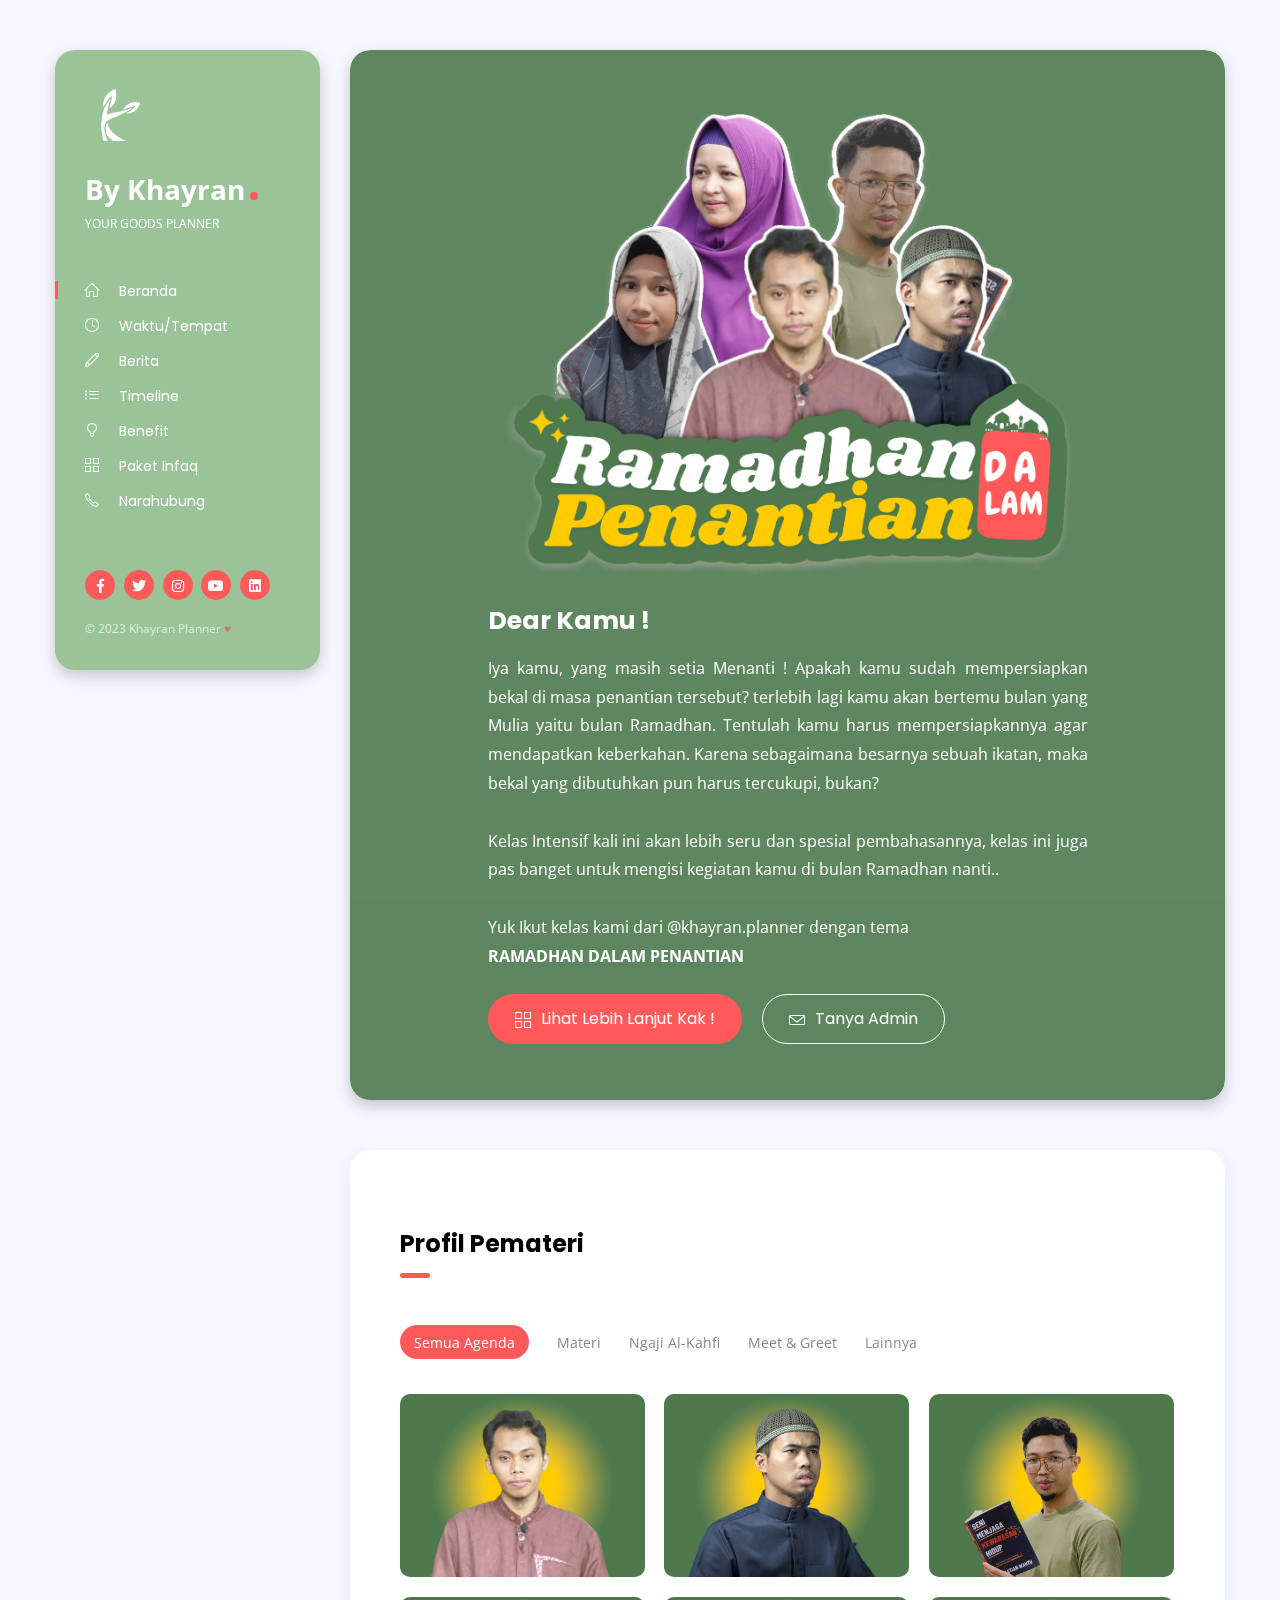
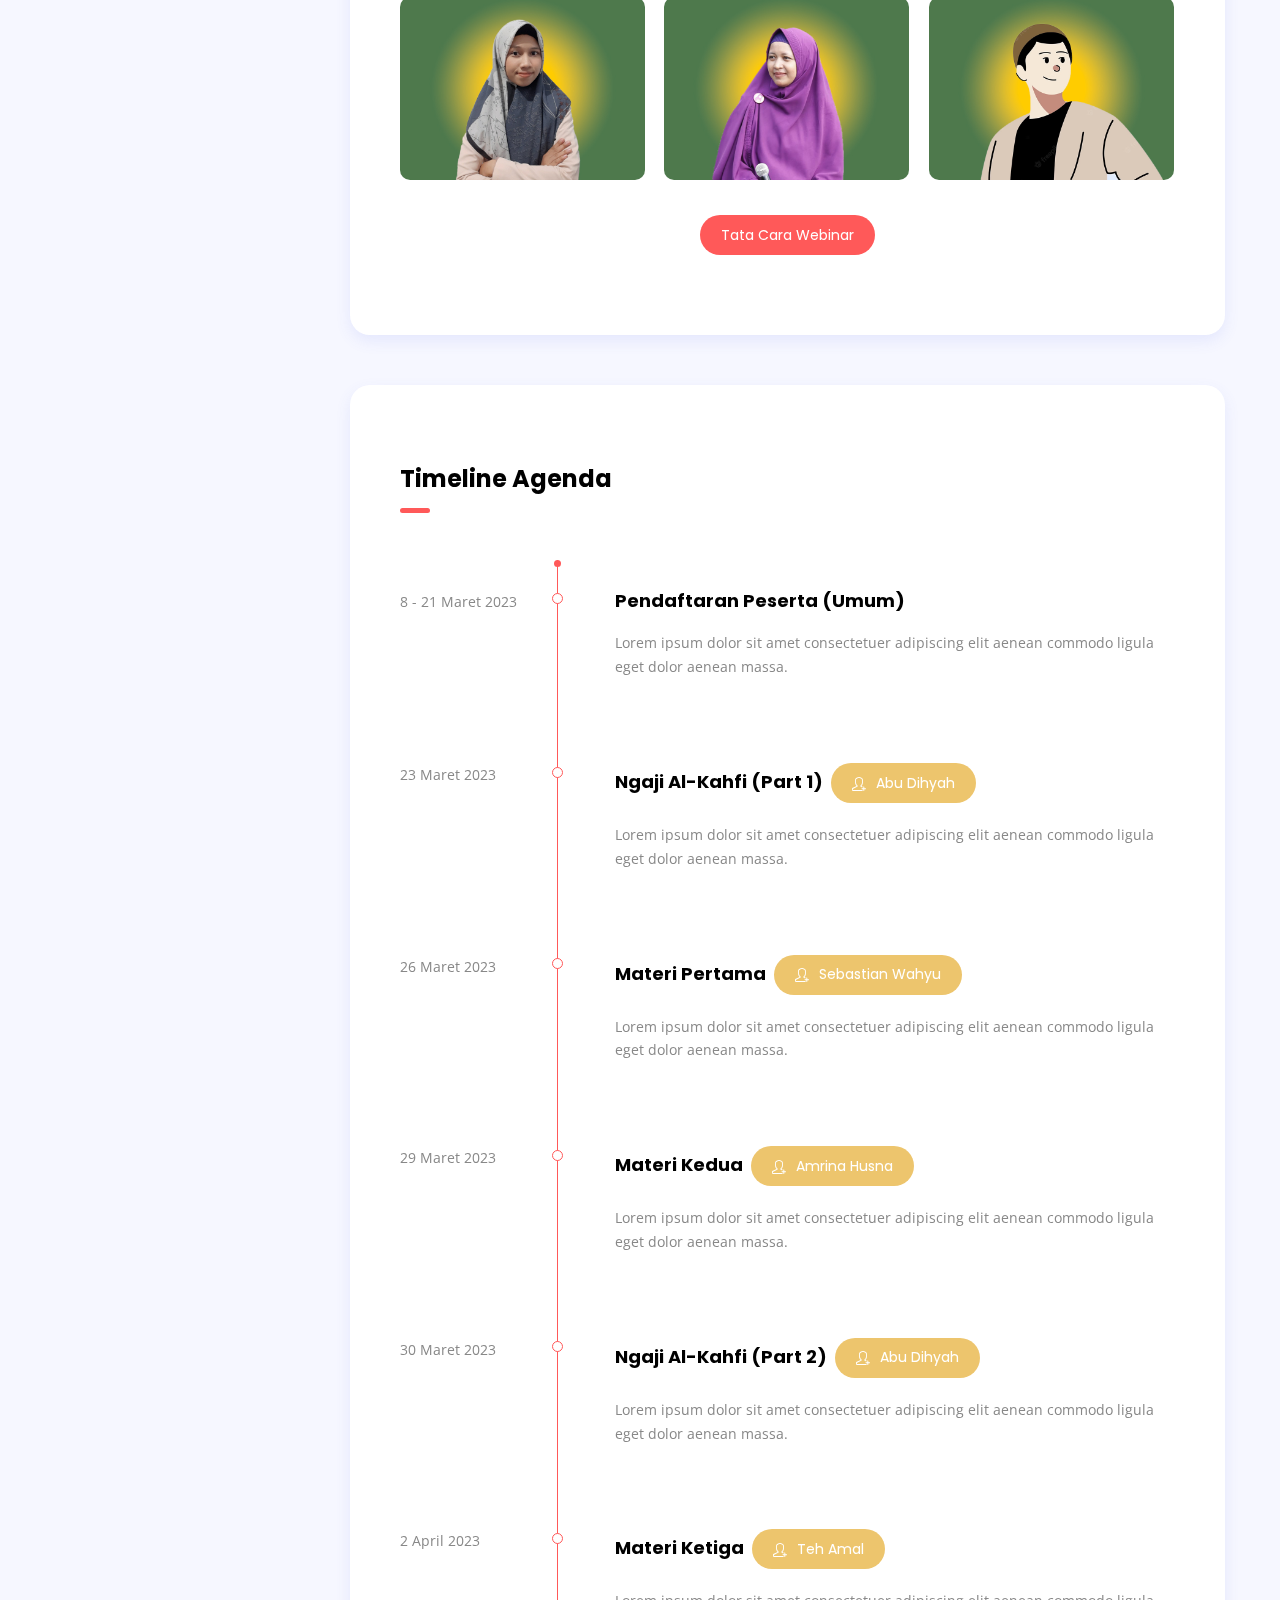
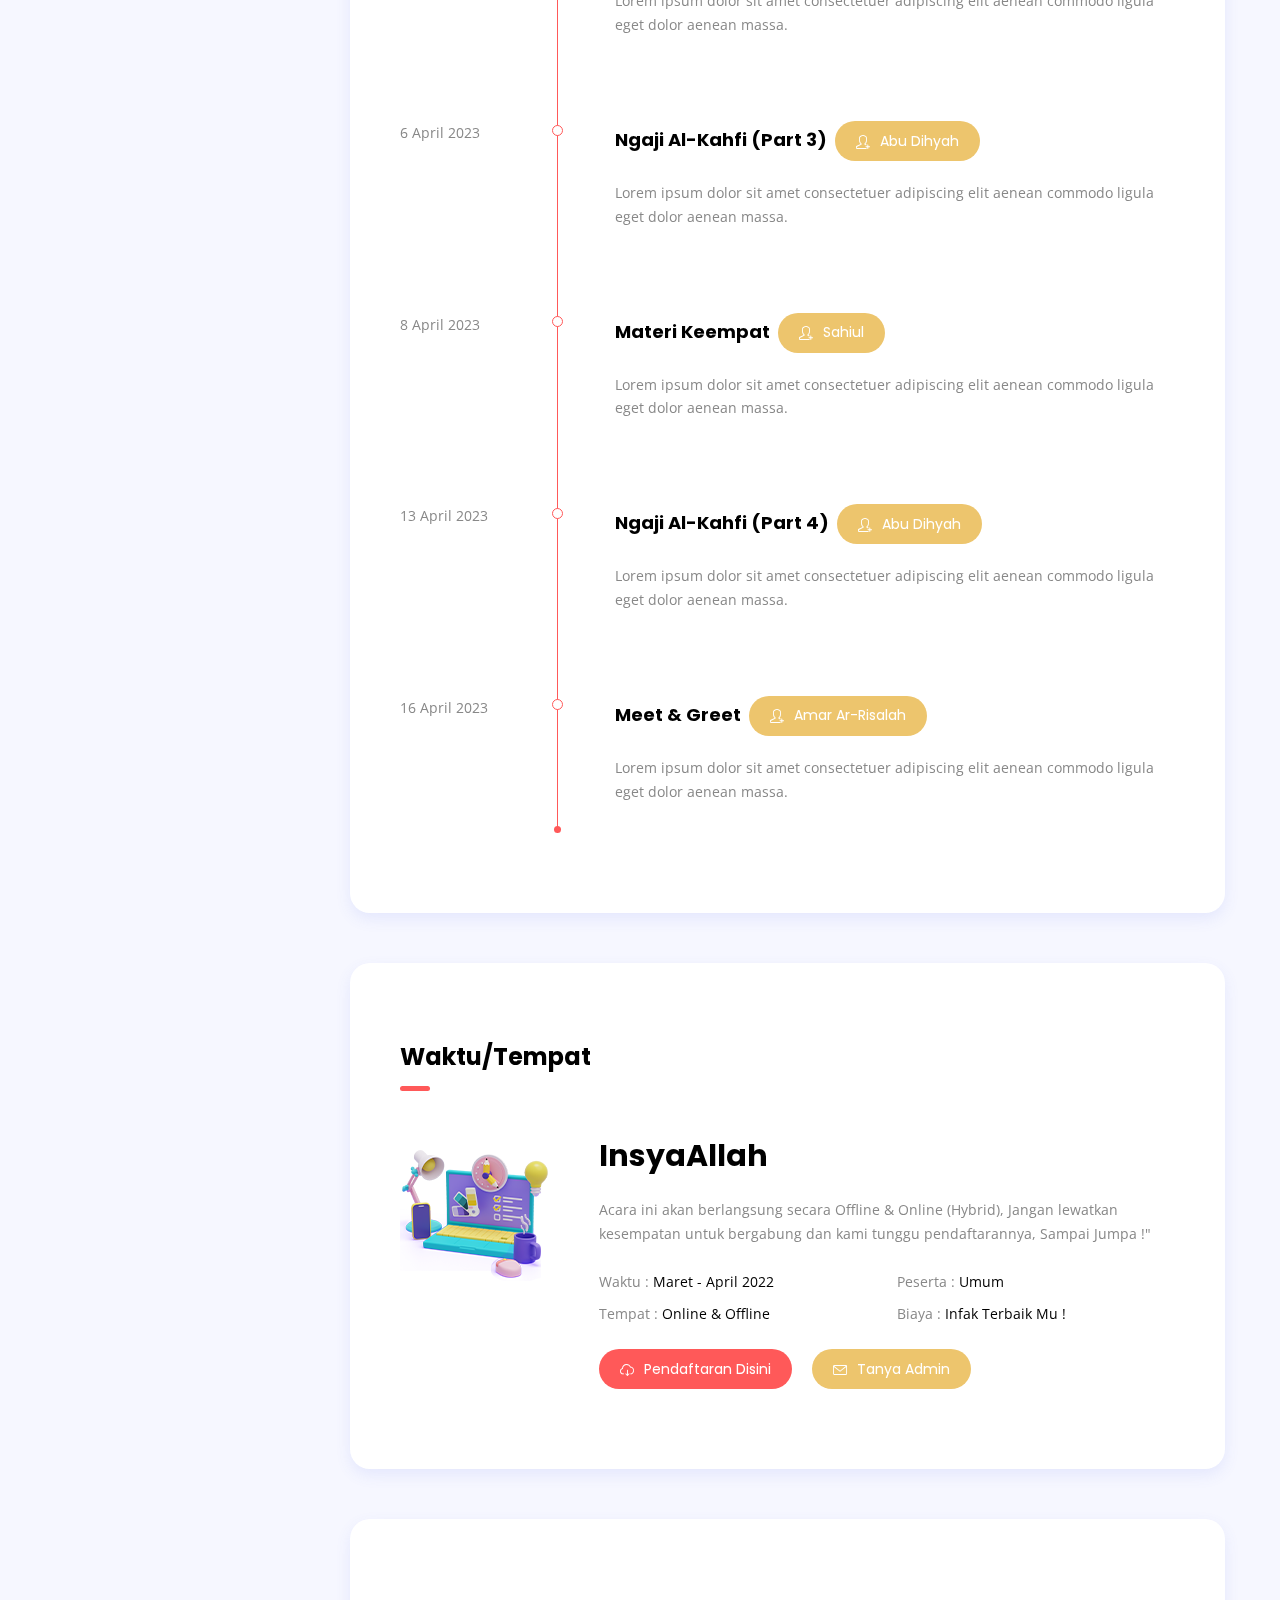
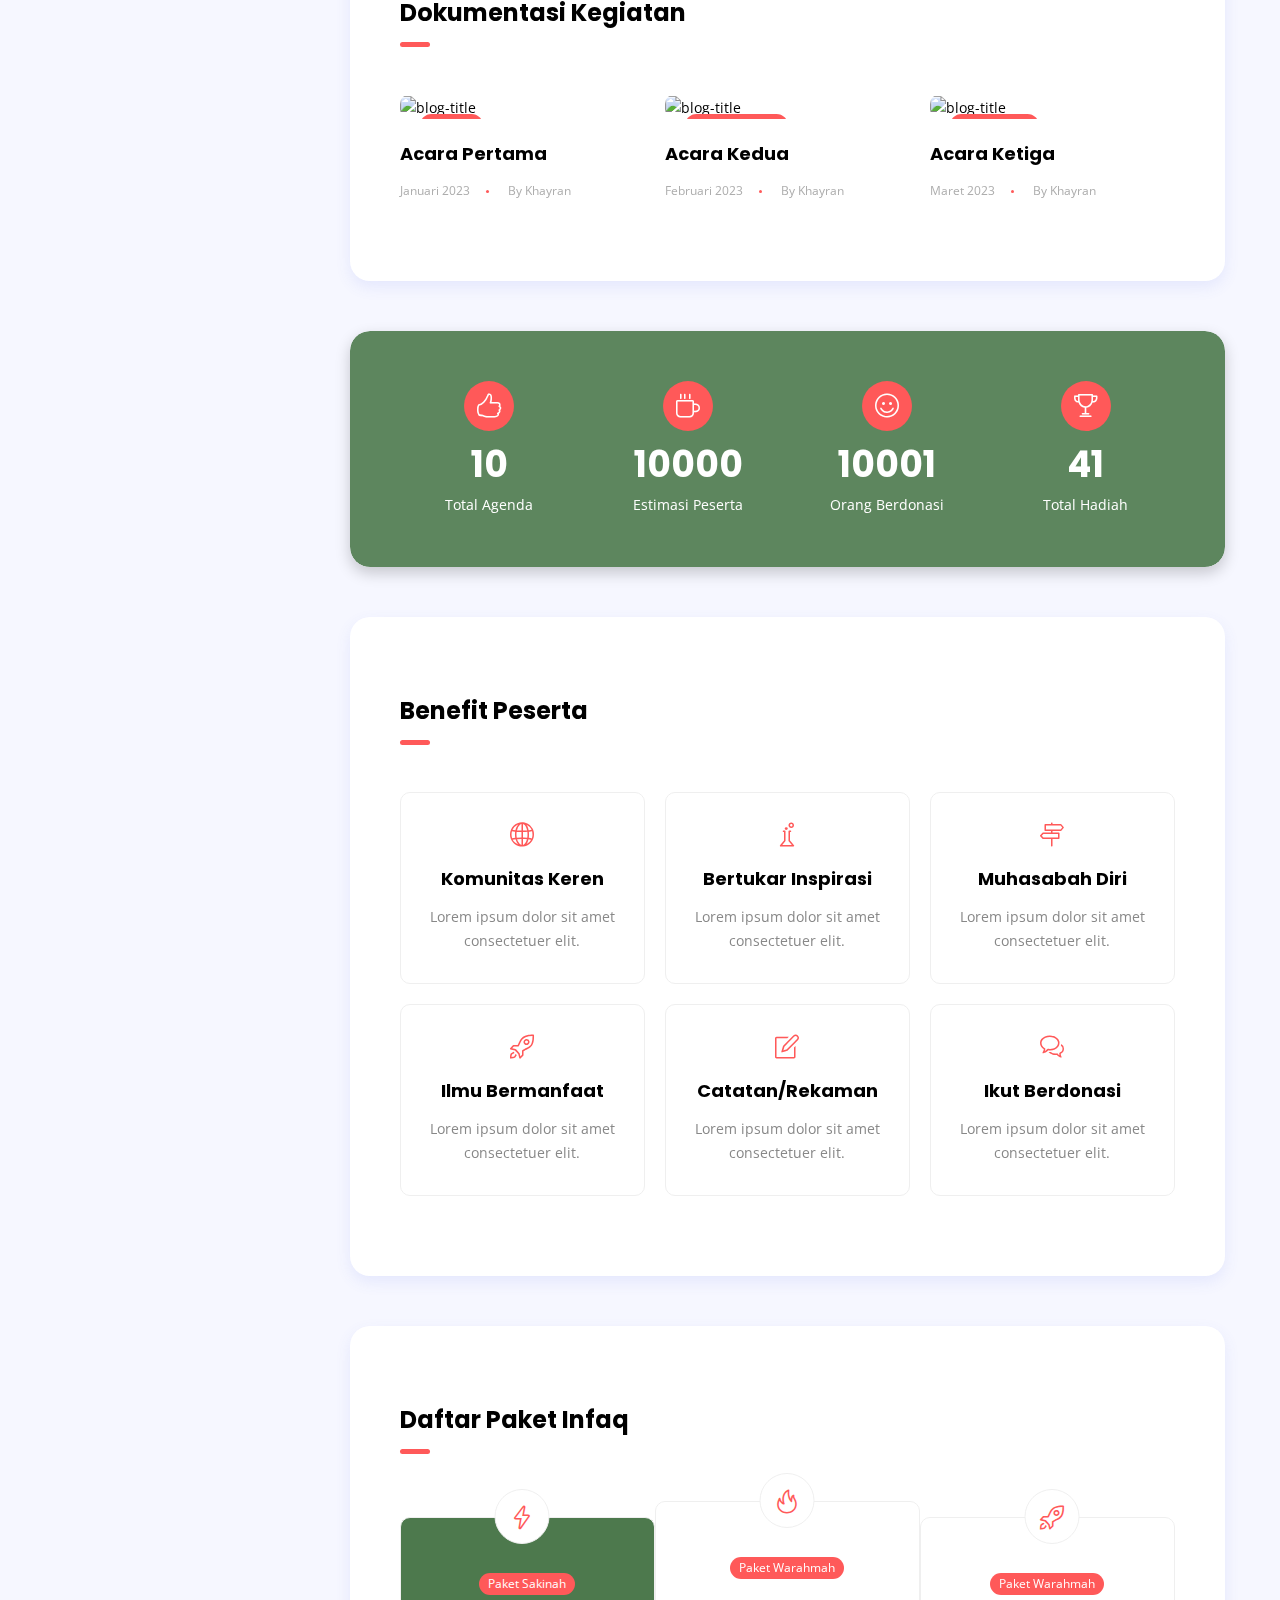
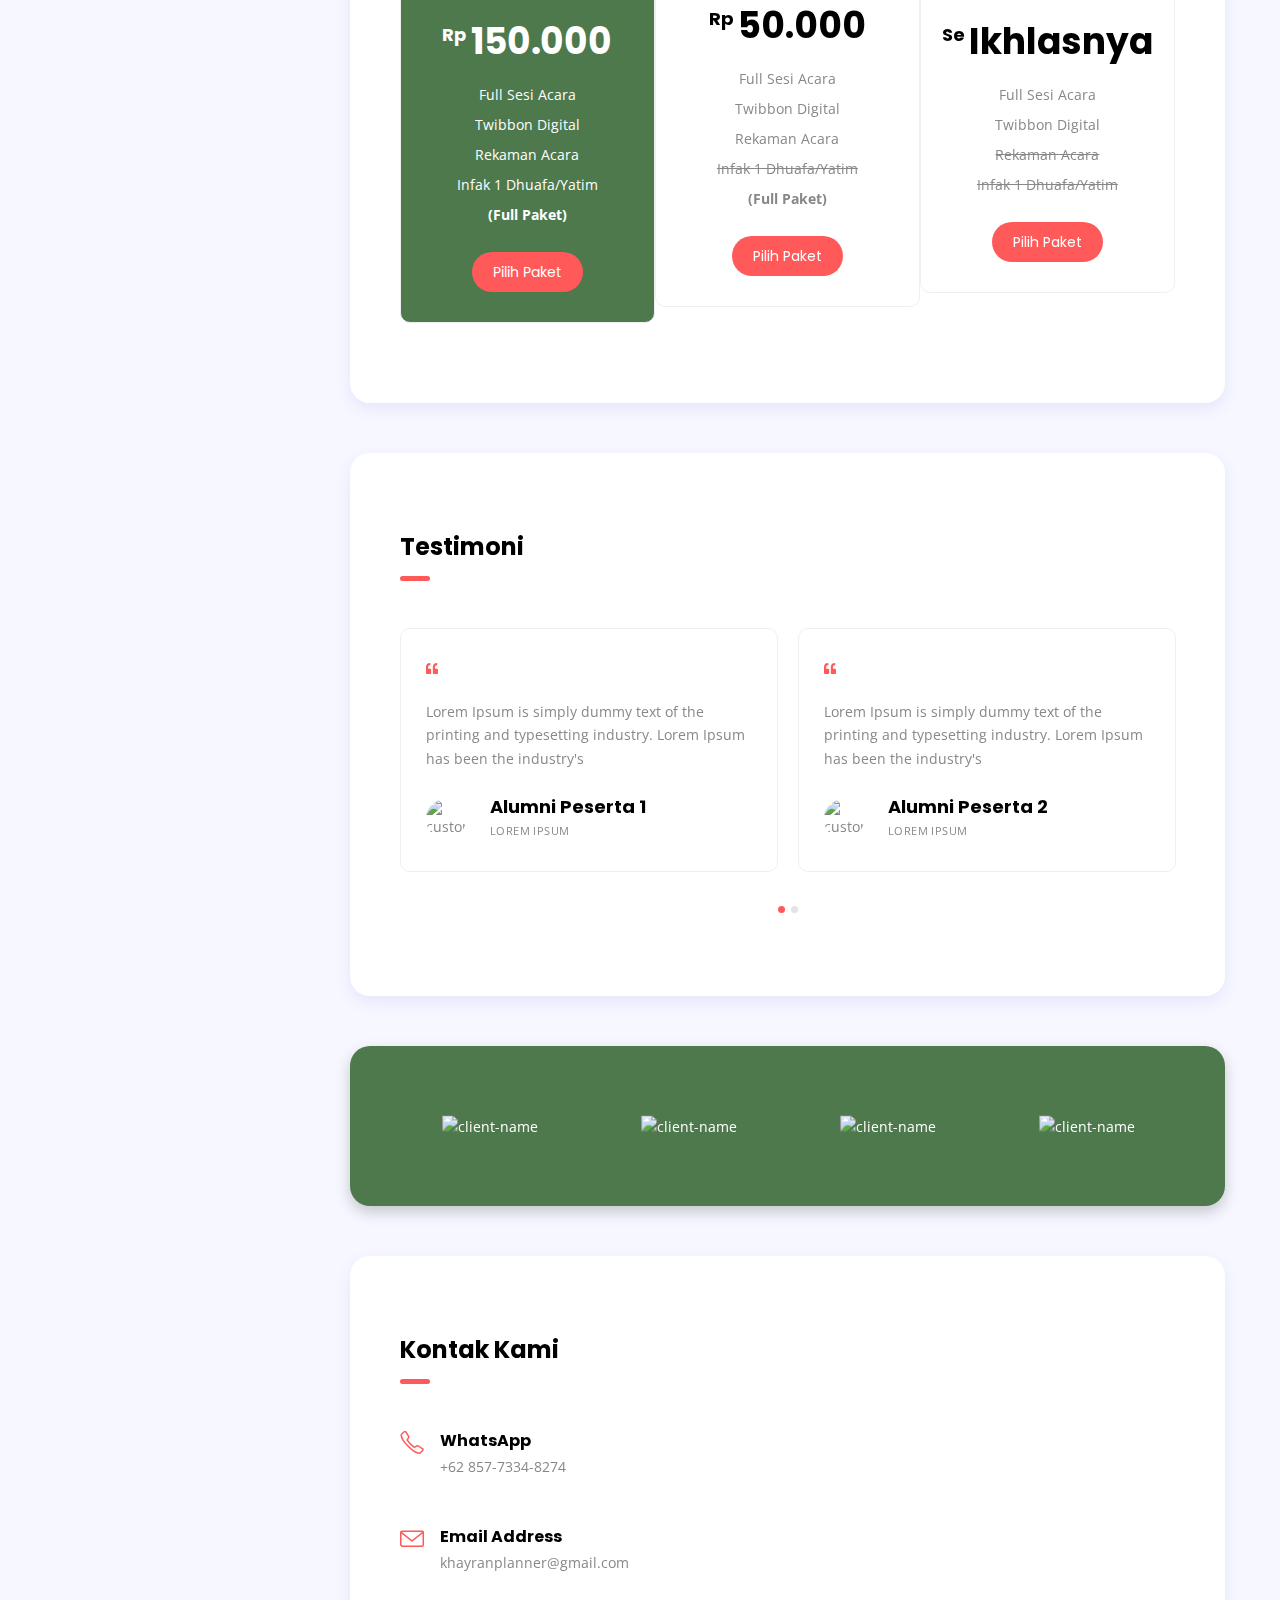
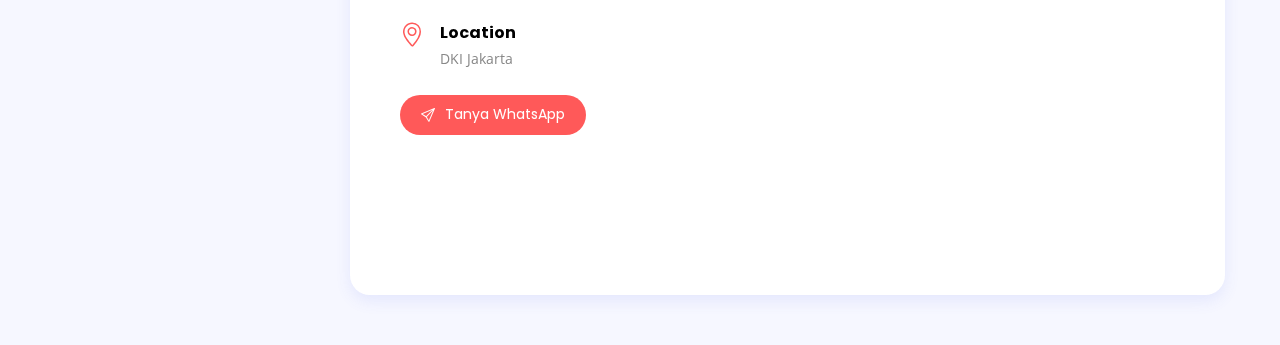
==== index.html @ c542fd7f "update price" ====
<!DOCTYPE html>
<html lang="en-US">
<head>
	<meta http-equiv="Content-Type" content="text/html; charset=UTF-8">
	<title>Ramadhan Dalam Penantian by Khayran</title>
	<meta name="description" content="Website - Ramadhan Dalam Penantian by Khayran">
	<meta name="viewport" content="width=device-width, initial-scale=1, maximum-scale=1">
	<link rel="shortcut icon" type="image/x-icon" href="images/iconkhayran.png">

	<!-- STYLESHEETS -->
	<link rel="stylesheet" href="css/bootstrap.min.css" type="text/css" media="all">
	<link rel="stylesheet" href="css/all.min.css" type="text/css" media="all">
	<link rel="stylesheet" href="css/simple-line-icons.css" type="text/css" media="all">
	<link rel="stylesheet" href="css/slick.css" type="text/css" media="all">
	<link rel="stylesheet" href="css/simplebar.css" type="text/css" media="all">
	<link rel="stylesheet" href="css/jquery.mCustomScrollbar.min.css" type="text/css" media="all">
	<link rel="stylesheet" href="css/style.css" type="text/css" media="all">

	<!--[if lt IE 9]>
      <script src="https://oss.maxcdn.com/html5shiv/3.7.2/html5shiv.min.js"></script>
      <script src="https://oss.maxcdn.com/respond/1.4.2/respond.min.js"></script>
    <![endif]-->

</head>

<body>

<!-- preloader -->
<div id="preloader">
	<div class="outer">
		<div class="spinner">
			<div class="dot1"></div>
			<div class="dot2"></div>
		</div>
	</div>
</div>

<!-- site wrapper -->
<div class="site-wrapper">

	<!-- mobile header -->
	<div class="mobile-header py-2 px-3 mt-4">
		<button class="menu-icon mr-2">
			<span></span>
			<span></span>
			<span></span>
		</button>
	</div>

	<!-- header -->

	<header class="left float-left shadow-dark" id="header">
		<button type="button" class="close" aria-label="Close">
			<span aria-hidden="true">&times;</span>
		</button>
		<div class="header-inner d-flex align-items-start flex-column">
			<a href="index.html"><img src="images/logokhayran.png" alt="Khayran Planner" /></a>
			<a href="index.html" class="site-title dot mt-3">By Khayran</a>
			<span class="site-slogan">Your Goods Planner</span>
			
			<!-- navigation menu -->
			<nav>
				<ul class="vertical-menu scrollspy">
					<li><a href="#home" class="active"><i class="icon-home"></i>Beranda</a></li>
					<li><a href="#about"><i class="icon-clock"></i>Waktu/Tempat</a></li>
					<li><a href="#blog"><i class="icon-pencil"></i>Berita</a></li>
					<li><a href="#resume"><i class="icon-list"></i>Timeline</a></li>
					<li><a href="#services"><i class="icon-bulb"></i>Benefit</a></li>
					<li><a href="#works"><i class="icon-grid"></i>Paket Infaq</a></li>	
					<li><a href="#contact"><i class="icon-phone"></i>Narahubung</a></li>
				</ul>
			</nav>
			
			<!-- footer -->
			<div class="footer mt-auto">

				<!-- social icons -->
				<ul class="social-icons list-inline">
					<li class="list-inline-item"><a href="#"><i class="fab fa-facebook-f"></i></a></li>
					<li class="list-inline-item"><a href="#"><i class="fab fa-twitter"></i></a></li>
					<li class="list-inline-item"><a href="#"><i class="fab fa-instagram"></i></a></li>
					<li class="list-inline-item"><a href="#"><i class="fab fa-youtube"></i></a></li>
					<li class="list-inline-item"><a href="#"><i class="fab fa-linkedin"></i></a></li>
				</ul>

				<!-- copyright -->
				<span class="copyright">© 2023 Khayran Planner <span style="color: #e25555;">&#9829;</span></span>
			</div>
		</div>
	</header>

	<!-- main content area -->
	<main class="content float-right">

		<!-- section hero -->
		<section class="hero background parallax shadow-dark d-flex align-items-center" id="home" data-image-src="#">
			<div class="cta mx-auto mt-2">
				<a href="#"><img src="images/poster.png" alt="Khayran Planner" /></a>
				<br><br><h1 class="mt-0 mb-4">Dear Kamu !</h1>
				<p align="justify" class="mb-4">Iya kamu, yang masih setia Menanti ! Apakah kamu sudah mempersiapkan bekal di masa penantian tersebut? terlebih lagi kamu akan bertemu bulan yang Mulia yaitu bulan Ramadhan. Tentulah kamu harus mempersiapkannya agar mendapatkan keberkahan. Karena sebagaimana besarnya sebuah ikatan, maka bekal yang dibutuhkan pun harus tercukupi, bukan? <br><br>Kelas Intensif kali ini akan lebih seru dan spesial pembahasannya, kelas ini juga pas banget untuk mengisi kegiatan kamu di bulan Ramadhan nanti..<br><br>Yuk Ikut kelas kami dari @khayran.planner dengan tema<br><b>RAMADHAN DALAM PENANTIAN</b></p>
				<a href="pages/deskripsi.html" class="btn btn-default btn-lg mr-3"><i class="icon-grid"></i>Lihat Lebih Lanjut Kak !</a>
				<div class="spacer d-md-none d-lg-none d-sm-none" data-height="10"></div>
				<a href="#" class="btn btn-border-light btn-lg"><i class="icon-envelope"></i>Tanya Admin</a>
			</div>
			<div class="overlay"></div>
		</section>

		<!---------------------------- Section Works ---------------------------->
		<section id="resume" class="shadow-blue white-bg padding">
			<h3 class="section-title">Profil Pemateri</h3>
			<div class="spacer" data-height="47"></div>

			<!-- portfolio filter (desktop) -->
			<ul class="portfolio-filter list-inline">
				<li class="current list-inline-item" data-filter="*">Semua Agenda</li>
				<li class="list-inline-item" data-filter=".branding">Materi</li>
				<li class="list-inline-item" data-filter=".creative">Ngaji Al-Kahfi</li>
				<li class="list-inline-item" data-filter=".design">Meet & Greet</li>
				<li class="list-inline-item" data-filter=".video">Lainnya</li>
			</ul>

			<!-- portfolio filter (mobile) -->
			<div class="pf-filter-wrapper mb-4">
				<select class="portfolio-filter-mobile">
					<li class="current list-inline-item" data-filter="*">Semua Agenda</li>
					<li class="list-inline-item" data-filter=".branding">Materi</li>
					<li class="list-inline-item" data-filter=".creative">Ngaji Al-Kahfi</li>
					<li class="list-inline-item" data-filter=".design">Meet & Greet</li>
					<li class="list-inline-item" data-filter=".video">Lainnya</li>
				</select>
			</div>

			<!-- portolio wrapper -->
			<div class="row portfolio-wrapper">
				
				<!-- portfolio item -->
				<div class="col-md-4 col-sm-6 grid-item design video">
					<a href="pages/amar-risalah.html">
						<div class="portfolio-item">
							<div class="details">
								<h4 class="title">Amar Ar-Risalah</h4>
								<span class="term">Penulis, Influencer</span>
							</div>
							<span class="plus-icon">+</span>
							<div class="thumb">
								<img src="images/org1.jpg" alt="Portfolio-title" />
								<div class="mask"></div>
							</div>
						</div>
					</a>
				</div>

				<!-- portfolio item -->
				<div class="col-md-4 col-sm-6 grid-item creative">
					<a href="pages/abu-dihyah.html">
						<div class="portfolio-item">
							<div class="details">
								<h4 class="title">Abu Dihyah</h4>
								<span class="term">Qori Muda, Hafiz</span>
							</div>
							<span class="plus-icon">+</span>
							<div class="thumb">
								<img src="images/org2.jpg" alt="Portfolio-title" />
								<div class="mask"></div>
							</div>
						</div>
					</a>
				</div>

				<!-- portfolio item -->
				<div class="col-md-4 col-sm-6 grid-item branding">
					<a href="pages/sebastian-wahyu.html">
						<div class="portfolio-item">
							<div class="details">
								<h4 class="title">Sebastian Wahyu</h4>
								<span class="term">Penulis, Influencer</span>
							</div>
							<span class="plus-icon">+</span>
							<div class="thumb">
								<img src="images/org3.jpg" alt="Portfolio-title" />
								<div class="mask"></div>
							</div>
						</div>
					</a>
				</div>

				<!-- portfolio item -->
				<div class="col-md-4 col-sm-6 grid-item branding">
					<a href="pages/amrina-husna.html">
						<div class="portfolio-item">
							<div class="details">
								<h4 class="title">Amrina Husna</h4>
								<span class="term">Psikolog, Founder</span>
							</div>
							<span class="plus-icon">+</span>
							<div class="thumb">
								<img src="images/org4.jpg" alt="Portfolio-title" />
								<div class="mask"></div>
							</div>
						</div>
					</a>
				</div>

				<!-- portfolio item -->
				<div class="col-md-4 col-sm-6 grid-item branding">
					<a href="pages/teh-amal.html">
						<div class="portfolio-item">
							<div class="details">
								<h4 class="title">Teh Amal</h4>
								<span class="term">Penulis, Influencer</span>
							</div>
							<span class="plus-icon">+</span>
							<div class="thumb">
								<img src="images/org5.jpg" alt="Portfolio-title" />
								<div class="mask"></div>
							</div>
						</div>
					</a>
				</div>

				<!-- portfolio item -->
				<div class="col-md-4 col-sm-6 grid-item branding">
					<a href="pages/saihul.html">
						<div class="portfolio-item">
							<div class="details">
								<h4 class="title">Saihul</h4>
								<span class="term">Penulis, Influencer</span>
							</div>
							<span class="plus-icon">+</span>
							<div class="thumb">
								<img src="images/org6.jpg" alt="Portfolio-title" />
								<div class="mask"></div>
							</div>
						</div>
					</a>
				</div>

			</div>
			
			<!-- more button -->
			<div class="load-more text-center mt-4">
				<a href="javascript:" class="btn btn-default"><i class="fas fa-circle-notch"></i>Tata Cara Webinar</a>
				<!-- numbered pagination (hidden for infinite scroll) -->
				<ul class="portfolio-pagination list-inline d-none">
					<li class="list-inline-item">1</li>
					<li class="list-inline-item"><a href="works-2.html">2</a></li>
				</ul>
			</div>
		</section>

		

		<!---------------------------- Section Experiences ---------------------------->
		<section id="resume" class="shadow-blue white-bg padding">
			<h3 class="section-title">Timeline Agenda</h3>
			<div class="spacer" data-height="47"></div>

			<!-- timeline -->
			<div class="timeline">
				<div class="entry">
					<div class="title">
						<span>8 - 21 Maret 2023</span>
					</div>
					<div class="body">
						<h4 class="mt-0">Pendaftaran Peserta (Umum)</h4>
						<p>Lorem ipsum dolor sit amet consectetuer adipiscing elit aenean commodo ligula eget dolor aenean massa.</p>
					</div>
				</div>

				<div class="entry">
					<div class="title">
						<span>23 Maret 2023</span>
					</div>
					<div class="body">
						<h4 class="mt-0">Ngaji Al-Kahfi (Part 1)&nbsp;&nbsp;<a href="pages/abu-dihyah.html" class="btn btn-alt mt-2 mt-md-0 mt-xs-2"><i class="icon-user-follow"></i>Abu Dihyah</a></h4>
						<p>Lorem ipsum dolor sit amet consectetuer adipiscing elit aenean commodo ligula eget dolor aenean massa.</p>
					</div>
				</div>

				<div class="entry">
					<div class="title">
						<span>26 Maret 2023</span>
					</div>
					<div class="body">
						<h4 class="mt-0">Materi Pertama&nbsp;&nbsp;<a href="pages/sebastian-wahyu.html" class="btn btn-alt mt-2 mt-md-0 mt-xs-2"><i class="icon-user-follow"></i>Sebastian Wahyu</a></h4>
						<p>Lorem ipsum dolor sit amet consectetuer adipiscing elit aenean commodo ligula eget dolor aenean massa.</p>
					</div>
				</div>

				<div class="entry">
					<div class="title">
						<span>29 Maret 2023</span>
					</div>
					<div class="body">
						<h4 class="mt-0">Materi Kedua&nbsp;&nbsp;<a href="pages/amrina-husna.html" class="btn btn-alt mt-2 mt-md-0 mt-xs-2"><i class="icon-user-follow"></i>Amrina Husna</a></h4>
						<p>Lorem ipsum dolor sit amet consectetuer adipiscing elit aenean commodo ligula eget dolor aenean massa.</p>
					</div>
				</div>

				<div class="entry">
					<div class="title">
						<span>30 Maret 2023</span>
					</div>
					<div class="body">
						<h4 class="mt-0">Ngaji Al-Kahfi (Part 2)&nbsp;&nbsp;<a href="pages/abu-dihyah.html" class="btn btn-alt mt-2 mt-md-0 mt-xs-2"><i class="icon-user-follow"></i>Abu Dihyah</a></h4>
						<p>Lorem ipsum dolor sit amet consectetuer adipiscing elit aenean commodo ligula eget dolor aenean massa.</p>
					</div>
				</div>

				<div class="entry">
					<div class="title">
						<span>2 April 2023</span>
					</div>
					<div class="body">
						<h4 class="mt-0">Materi Ketiga&nbsp;&nbsp;<a href="pages/teh-amal.html" class="btn btn-alt mt-2 mt-md-0 mt-xs-2"><i class="icon-user-follow"></i>Teh Amal</a></h4>
						<p>Lorem ipsum dolor sit amet consectetuer adipiscing elit aenean commodo ligula eget dolor aenean massa.</p>
					</div>
				</div>

				<div class="entry">
					<div class="title">
						<span>6 April 2023</span>
					</div>
					<div class="body">
						<h4 class="mt-0">Ngaji Al-Kahfi (Part 3)&nbsp;&nbsp;<a href="pages/abu-dihyah.html" class="btn btn-alt mt-2 mt-md-0 mt-xs-2"><i class="icon-user-follow"></i>Abu Dihyah</a></h4>
						<p>Lorem ipsum dolor sit amet consectetuer adipiscing elit aenean commodo ligula eget dolor aenean massa.</p>
					</div>
				</div>

				<div class="entry">
					<div class="title">
						<span>8 April 2023</span>
					</div>
					<div class="body">
						<h4 class="mt-0">Materi Keempat&nbsp;&nbsp;<a href="pages/saihul.html" class="btn btn-alt mt-2 mt-md-0 mt-xs-2"><i class="icon-user-follow"></i>Sahiul</a></h4>
						<p>Lorem ipsum dolor sit amet consectetuer adipiscing elit aenean commodo ligula eget dolor aenean massa.</p>
					</div>
				</div>

				<div class="entry">
					<div class="title">
						<span>13 April 2023</span>
					</div>
					<div class="body">
						<h4 class="mt-0">Ngaji Al-Kahfi (Part 4)&nbsp;&nbsp;<a href="pages/abu-dihyah.html" class="btn btn-alt mt-2 mt-md-0 mt-xs-2"><i class="icon-user-follow"></i>Abu Dihyah</a></h4>
						<p>Lorem ipsum dolor sit amet consectetuer adipiscing elit aenean commodo ligula eget dolor aenean massa.</p>
					</div>
				</div>

				<div class="entry">
					<div class="title">
						<span>16 April 2023</span>
					</div>
					<div class="body">
						<h4 class="mt-0">Meet & Greet&nbsp;&nbsp;<a href="pages/amar-risalah.html" class="btn btn-alt mt-2 mt-md-0 mt-xs-2"><i class="icon-user-follow"></i>Amar Ar-Risalah</a></h4>
						<p>Lorem ipsum dolor sit amet consectetuer adipiscing elit aenean commodo ligula eget dolor aenean massa.</p>
					</div>
				</div>

				<span class="timeline-line"></span>
			</div>
		</section>

		<!---------------------------- Section About ---------------------------->
		<section id="about" class="shadow-blue white-bg padding">
			<h3 class="section-title">Waktu/Tempat</h3>
			<div class="spacer" data-height="47"></div>

			<div class="row">
				<div class="col-md-3">
					<img src="images/vector1.png" alt="about" />
				</div>
				<div class="col-md-9">
					<h2 class="mt-4 mt-md-0 mb-4">InsyaAllah</h2>
					<p class="mb-0">Acara ini akan berlangsung secara Offline & Online (Hybrid), Jangan lewatkan kesempatan untuk bergabung dan kami tunggu pendaftarannya, Sampai Jumpa !"</p>
					<div class="row my-4">
						<div class="col-md-6">
							<p class="mb-2">Waktu : <span class="text-dark">Maret - April 2022</span></p>
							<p class="mb-0">Tempat : <span class="text-dark">Online & Offline</span></p>
						</div>
						<div class="col-md-6 mt-2 mt-md-0 mt-sm-2">
							<p class="mb-2">Peserta : <span class="text-dark">Umum</span></p>
							<p class="mb-0">Biaya : <span class="text-dark">Infak Terbaik Mu !</span></p>
						</div>
					</div>
					<a href="#works" class="btn btn-default mr-3"><i class="icon-cloud-download"></i>Pendaftaran Disini</a>
					<a href="#" class="btn btn-alt mt-2 mt-md-0 mt-xs-2"><i class="icon-envelope"></i>Tanya Admin</a>
				</div>
			</div>
		</section>

		<!---------------------------- Section Blog ---------------------------->
		<section id="blog" class="shadow-blue white-bg padding">
			<h3 class="section-title">Dokumentasi Kegiatan</h3>
			<div class="spacer" data-height="47"></div>

			<div class="row">
				
				<div class="col-md-4">
					<!-- blog item -->
					<div class="blog-item">
						<div class="thumb">
							<a href="#">
								<span class="category">Webinar</span>
							</a>
							<a href="#">
								<img src="https://via.placeholder.com/800x600" alt="blog-title" />
							</a>
						</div>
						<h4 class="mt-4 mb-0"><a href="#">Acara Pertama</a></h4>
						<ul class="list-inline meta mb-0 mt-3">
							<li class="list-inline-item">Januari 2023</li>
							<li class="list-inline-item">By Khayran</li>
						</ul>
					</div>
				</div>

				<div class="col-md-4">
					<!-- blog item -->
					<div class="blog-item">
						<div class="thumb">
							<a href="#">
								<span class="category">Seminar Offline</span>
							</a>
							<a href="#">
								<img src="https://via.placeholder.com/800x600" alt="blog-title" />
							</a>
						</div>
						<h4 class="mt-4 mb-0"><a href="#">Acara Kedua</a></h4>
						<ul class="list-inline meta mb-0 mt-3">
							<li class="list-inline-item">Februari 2023</li>
							<li class="list-inline-item">By Khayran</li>
						</ul>
					</div>
				</div>

				<div class="col-md-4">
					<!-- blog item -->
					<div class="blog-item">
						<div class="thumb">
							<a href="#">
								<span class="category">Ngaji Bareng</span>
							</a>
							<a href="#">
								<img src="https://via.placeholder.com/800x600" alt="blog-title" />
							</a>
						</div>
						<h4 class="mt-4 mb-0"><a href="#">Acara Ketiga</a></h4>
						<ul class="list-inline meta mb-0 mt-3">
							<li class="list-inline-item">Maret 2023</li>
							<li class="list-inline-item">By Khayran</li>
						</ul>
					</div>
				</div>
				
			</div>
		</section>

		

		<!-- section facts -->
		<section id="facts" class="shadow-dark color-white background parallax padding-50" data-image-src="images/background-1.jpg">

			<div class="row relative z-1">
				<div class="col-md-3 col-sm-6">
					<!-- fact item -->
					<div class="fact-item text-center">
						<i class="icon-like icon-circle"></i>
						<h2 class="count">10</h2>
						<span>Total Agenda</span>
					</div>
				</div>
				<div class="col-md-3 col-sm-6">
					<!-- fact item -->
					<div class="fact-item text-center">
						<i class="icon-cup icon-circle"></i>
						<h2 class="count">10000</h2>
						<span>Estimasi Peserta</span>
					</div>
				</div>
				<div class="col-md-3 col-sm-6">
					<!-- fact item -->
					<div class="fact-item text-center">
						<i class="icon-emotsmile icon-circle"></i>
						<h2 class="count">10001</h2>
						<span>Orang Berdonasi</span>
					</div>
				</div>
				<div class="col-md-3 col-sm-6">
					<!-- fact item -->
					<div class="fact-item text-center">
						<i class="icon-trophy icon-circle"></i>
						<h2 class="count">41</h2>
						<span>Total Hadiah</span>
					</div>
				</div>
			</div>
			
			<div class="overlay"></div>
		</section>

		<!-- section services -->
		<section id="services" class="shadow-blue white-bg padding">
			<h3 class="section-title">Benefit Peserta</h3>
			<div class="spacer" data-height="47"></div>

			<div class="row">

				<div class="col-md-4 col-sm-6">
					<!-- service item -->
					<div class="service-item text-center">
						<i class="icon-globe icon-simple"></i>
						<h4 class="my-3">Komunitas Keren</h4>
						<p class="mb-0">Lorem ipsum dolor sit amet consectetuer elit.</p>
					</div>
					<div class="spacer" data-height="20"></div>
				</div>

				<div class="col-md-4 col-sm-6">
					<!-- service item -->
					<div class="service-item text-center">
						<i class="icon-chemistry icon-simple"></i>
						<h4 class="my-3">Bertukar Inspirasi</h4>
						<p class="mb-0">Lorem ipsum dolor sit amet consectetuer elit.</p>
					</div>
					<div class="spacer" data-height="20"></div>
				</div>

				<div class="col-md-4 col-sm-6">
					<!-- service item -->
					<div class="service-item text-center">
						<i class="icon-directions icon-simple"></i>
						<h4 class="my-3">Muhasabah Diri</h4>
						<p class="mb-0">Lorem ipsum dolor sit amet consectetuer elit.</p>
					</div>
					<div class="spacer" data-height="20"></div>
				</div>

				<div class="col-md-4 col-sm-6">
					<!-- service item -->
					<div class="service-item text-center">
						<i class="icon-rocket icon-simple"></i>
						<h4 class="my-3">Ilmu Bermanfaat</h4>
						<p class="mb-0">Lorem ipsum dolor sit amet consectetuer elit.</p>
					</div>
					<div class="spacer d-md-none d-lg-none" data-height="20"></div>
				</div>

				<div class="col-md-4 col-sm-6">
					<!-- service item -->
					<div class="service-item text-center">
						<i class="icon-note icon-simple"></i>
						<h4 class="my-3">Catatan/Rekaman</h4>
						<p class="mb-0">Lorem ipsum dolor sit amet consectetuer elit.</p>
					</div>
					<div class="spacer d-md-none d-lg-none" data-height="20"></div>
				</div>

				<div class="col-md-4 col-sm-6">
					<!-- service item -->
					<div class="service-item text-center">
						<i class="icon-bubbles icon-simple"></i>
						<h4 class="my-3">Ikut Berdonasi</h4>
						<p class="mb-0">Lorem ipsum dolor sit amet consectetuer elit.</p>
					</div>
				</div>

			</div>
		</section>

		<!-- section pricing table -->
		<section id="works" class="shadow-blue white-bg padding">
			<h3 class="section-title">Daftar Paket Infaq</h3>
			<div class="spacer" data-height="47"></div>

			<div class="row">
				
				<div class="col-md-4 pr-md-0 mt-3">
					<!-- price item -->
					<div class="price-item text-center recommended">
						<i class="price-icon icon-energy"></i>
						<span class="plan">Paket Sakinah</span>
						<h3 class="price"><em>Rp</em>150.000</h3>
						<div class="price-content">
							<ul>
								<li>Full Sesi Acara</li>
								<li>Twibbon Digital</li>
								<li>Rekaman Acara</li>
								<li>Infak 1 Dhuafa/Yatim</li>
								<li><b>(Full Paket)</b></li>
							</ul>
						</div>
						<a href="pages/form1.html" class="btn btn-default">Pilih Paket</a>
					</div>
				</div>

				<div class="col-md-4 px-md-0 my-5 my-md-0">
					<!-- price item -->
					<div class="price-item text-center">
						<i class="price-icon icon-fire"></i>
						<span class="plan">Paket Warahmah</span>
						<h3 class="price"><em>Rp</em>50.000</h3>
						<div class="price-content">
							<ul>
								<li>Full Sesi Acara</li>
								<li>Twibbon Digital</li>
								<li>Rekaman Acara</li>
								<li><s>Infak 1 Dhuafa/Yatim</s></li>
								<li><b>(Full Paket)</b></li>
							</ul>
						</div>
						<a href="pages/form2.html" class="btn btn-default">Pilih Paket</a>
					</div>
				</div>

				<div class="col-md-4 pl-md-0 mt-0 mt-md-3">
					<!-- price item -->
					<div class="price-item text-center">
						<i class="price-icon icon-rocket"></i>
						<span class="plan">Paket Warahmah</span>
						<h3 class="price"><em>Se</em>Ikhlasnya</h3>
						<div class="price-content">
							<ul>
								<li>Full Sesi Acara</li>
								<li>Twibbon Digital</li>
								<li><s>Rekaman Acara</s></li>
								<li><s>Infak 1 Dhuafa/Yatim</s></li>
							</ul>
						</div>
						<a href="pages/form3.html" class="btn btn-default">Pilih Paket</a>
					</div>
				</div>

			</div>
		</section>

		

		<!-- section testimonials -->
		<section id="testimonials" class="shadow-blue white-bg padding">
			<h3 class="section-title">Testimoni</h3>
			<div class="spacer" data-height="47"></div>

			<div class="row testimonials-wrapper">
				
				<div class="col-md-6">
					<!-- testimonial item -->
					<div class="testimonial-item">
						<span class="symbol"><i class="fas fa-quote-left"></i></span>
						<p>Lorem Ipsum is simply dummy text of the printing and typesetting industry. Lorem Ipsum has been the industry's</p>
						<div class="testimonial-details">
							<div class="thumb">
								<img src="https://via.placeholder.com/40x40" alt="customer-name" />
							</div>
							<div class="info">
								<h4>Alumni Peserta 1</h4>
								<span>Lorem Ipsum</span>
							</div>
						</div>
					</div>
				</div>

				<div class="col-md-6">
					<!-- testimonial item -->
					<div class="testimonial-item">
						<span class="symbol"><i class="fas fa-quote-left"></i></span>
						<p>Lorem Ipsum is simply dummy text of the printing and typesetting industry. Lorem Ipsum has been the industry's</p>
						<div class="testimonial-details">
							<div class="thumb">
								<img src="https://via.placeholder.com/40x40" alt="customer-name" />
							</div>
							<div class="info">
								<h4>Alumni Peserta 2</h4>
								<span>Lorem Ipsum</span>
							</div>
						</div>
					</div>
				</div>

				<div class="col-md-6">
					<!-- testimonial item -->
					<div class="testimonial-item">
						<span class="symbol"><i class="fas fa-quote-left"></i></span>
						<p>Lorem Ipsum is simply dummy text of the printing and typesetting industry. Lorem Ipsum has been the industry's</p>
						<div class="testimonial-details">
							<div class="thumb">
								<img src="https://via.placeholder.com/40x40" alt="customer-name" />
							</div>
							<div class="info">
								<h4>Alumni Peserta 3</h4>
								<span>Lorem Ipsum</span>
							</div>
						</div>
					</div>
				</div>

			</div>
		</section>

		<!-- section clients -->
		<section id="clients" class="shadow-dark background-blue color-white padding-50">

			<!-- hidden heading for validation -->
			<h2 class="d-none">Clients</h2>

			<!-- clients wrapper -->
			<div class="clients-wrapper row">
				
				<div class="col-md-3">
					<!-- client item -->
					<div class="client-item">
						<div class="inner">
							<img src="https://via.placeholder.com/143x20" alt="client-name" />
						</div>
					</div>
				</div>

				<div class="col-md-3">
					<!-- client item -->
					<div class="client-item">
						<div class="inner">
							<img src="https://via.placeholder.com/143x20" alt="client-name" />
						</div>
					</div>
				</div>

				<div class="col-md-3">
					<!-- client item -->
					<div class="client-item">
						<div class="inner">
							<img src="https://via.placeholder.com/143x20" alt="client-name" />
						</div>
					</div>
				</div>
				
				<div class="col-md-3">
					<!-- client item -->
					<div class="client-item">
						<div class="inner">
							<img src="https://via.placeholder.com/143x20" alt="client-name" />
						</div>
					</div>
				</div>

				<div class="col-md-3">
					<!-- client item -->
					<div class="client-item">
						<div class="inner">
							<img src="https://via.placeholder.com/143x20" alt="client-name" />
						</div>
					</div>
				</div>

			</div>

		</section>

		<!-- section contact -->
		<section id="contact" class="shadow-blue white-bg padding">
			<h3 class="section-title">Kontak Kami</h3>
			<div class="spacer" data-height="47"></div>

			<div class="row">
				
				<div class="col-md-4 mb-4 mb-md-0">
					<!-- contact info -->
					<div class="contact-info mb-5">
						<i class="icon-phone"></i>
						<div class="details">
							<h5>WhatsApp</h5>
							<span>+62 857-7334-8274</span>
						</div>
					</div>
					<div class="contact-info mb-5">
						<i class="icon-envelope"></i>
						<div class="details">
							<h5>Email Address</h5>
							<span>khayranplanner@gmail.com</span>
						</div>
					</div>
					<div class="contact-info">
						<i class="icon-location-pin"></i>
						<div class="details">
							<h5>Location</h5>
							<span>DKI Jakarta</span>
						</div>
					</div>

					<br><button type="submit" name="submit" id="submit" value="Submit" class="btn btn-default"><i class="icon-paper-plane"></i>Tanya WhatsApp</button><!-- Send Button -->


				</div>

				<div class="col-md-8">
					<!-- Contact Form -->
					<form id="contact-form" class="contact-form" method="post" action="form/contact.php">
						
						<div class="messages"></div>
						
						<div class="row">
							<iframe src="https://www.google.com/maps/embed?pb=!1m18!1m12!1m3!1d3966.0273831287477!2d106.83660391510361!3d-6.26012329546882!2m3!1f0!2f0!3f0!3m2!1i1024!2i768!4f13.1!3m3!1m2!1s0x2e69f2339a2b25d5%3A0xb2ffd5742039aa43!2sINSISTS!5e0!3m2!1sen!2sid!4v1678178601098!5m2!1sen!2sid" width="480" height="360" style="border:0;" allowfullscreen="" loading="lazy" referrerpolicy="no-referrer-when-downgrade"></iframe>
						</div><br>

					</form>
					<!-- Contact Form end -->
				</div>

			</div>

		</section>
		
	</main>

</div>

<!-- Go to top button -->
<a href="javascript:" id="return-to-top"><i class="fa fa-chevron-up"></i></a>

<!-- SCRIPTS -->
<script src="js/jquery-1.12.3.min.js"></script>
<script src="js/jquery.easing.min.js"></script>
<script src="js/popper.min.js"></script>
<script src="js/bootstrap.min.js"></script>
<script src="js/jquery.waypoints.min.js"></script>
<script src="js/jquery.counterup.min.js"></script>
<script src="js/jquery.mCustomScrollbar.concat.min.js"></script>
<script src="js/isotope.pkgd.min.js"></script>
<script src="js/infinite-scroll.min.js"></script>
<script src="js/imagesloaded.pkgd.min.js"></script>
<script src="js/slick.min.js"></script>
<script src="js/contact.js"></script>
<script src="js/validator.js"></script>
<script src="js/custom.js"></script>

</body>
</html>
---- css/simple-line-icons.css ----
@font-face {
  font-family: 'simple-line-icons';
  src: url('../fonts/Simple-Line-Icons.eot?v=2.4.0');
  src: url('../fonts/Simple-Line-Icons.eot?v=2.4.0#iefix') format('embedded-opentype'), url('../fonts/Simple-Line-Icons.woff2?v=2.4.0') format('woff2'), url('../fonts/Simple-Line-Icons.ttf?v=2.4.0') format('truetype'), url('../fonts/Simple-Line-Icons.woff?v=2.4.0') format('woff'), url('../fonts/Simple-Line-Icons.svg?v=2.4.0#simple-line-icons') format('svg');
  font-weight: normal;
  font-style: normal;
}
/*
 Use the following CSS code if you want to have a class per icon.
 Instead of a list of all class selectors, you can use the generic [class*="icon-"] selector, but it's slower:
*/
.icon-user,
.icon-people,
.icon-user-female,
.icon-user-follow,
.icon-user-following,
.icon-user-unfollow,
.icon-login,
.icon-logout,
.icon-emotsmile,
.icon-phone,
.icon-call-end,
.icon-call-in,
.icon-call-out,
.icon-map,
.icon-location-pin,
.icon-direction,
.icon-directions,
.icon-compass,
.icon-layers,
.icon-menu,
.icon-list,
.icon-options-vertical,
.icon-options,
.icon-arrow-down,
.icon-arrow-left,
.icon-arrow-right,
.icon-arrow-up,
.icon-arrow-up-circle,
.icon-arrow-left-circle,
.icon-arrow-right-circle,
.icon-arrow-down-circle,
.icon-check,
.icon-clock,
.icon-plus,
.icon-minus,
.icon-close,
.icon-event,
.icon-exclamation,
.icon-organization,
.icon-trophy,
.icon-screen-smartphone,
.icon-screen-desktop,
.icon-plane,
.icon-notebook,
.icon-mustache,
.icon-mouse,
.icon-magnet,
.icon-energy,
.icon-disc,
.icon-cursor,
.icon-cursor-move,
.icon-crop,
.icon-chemistry,
.icon-speedometer,
.icon-shield,
.icon-screen-tablet,
.icon-magic-wand,
.icon-hourglass,
.icon-graduation,
.icon-ghost,
.icon-game-controller,
.icon-fire,
.icon-eyeglass,
.icon-envelope-open,
.icon-envelope-letter,
.icon-bell,
.icon-badge,
.icon-anchor,
.icon-wallet,
.icon-vector,
.icon-speech,
.icon-puzzle,
.icon-printer,
.icon-present,
.icon-playlist,
.icon-pin,
.icon-picture,
.icon-handbag,
.icon-globe-alt,
.icon-globe,
.icon-folder-alt,
.icon-folder,
.icon-film,
.icon-feed,
.icon-drop,
.icon-drawer,
.icon-docs,
.icon-doc,
.icon-diamond,
.icon-cup,
.icon-calculator,
.icon-bubbles,
.icon-briefcase,
.icon-book-open,
.icon-basket-loaded,
.icon-basket,
.icon-bag,
.icon-action-undo,
.icon-action-redo,
.icon-wrench,
.icon-umbrella,
.icon-trash,
.icon-tag,
.icon-support,
.icon-frame,
.icon-size-fullscreen,
.icon-size-actual,
.icon-shuffle,
.icon-share-alt,
.icon-share,
.icon-rocket,
.icon-question,
.icon-pie-chart,
.icon-pencil,
.icon-note,
.icon-loop,
.icon-home,
.icon-grid,
.icon-graph,
.icon-microphone,
.icon-music-tone-alt,
.icon-music-tone,
.icon-earphones-alt,
.icon-earphones,
.icon-equalizer,
.icon-like,
.icon-dislike,
.icon-control-start,
.icon-control-rewind,
.icon-control-play,
.icon-control-pause,
.icon-control-forward,
.icon-control-end,
.icon-volume-1,
.icon-volume-2,
.icon-volume-off,
.icon-calendar,
.icon-bulb,
.icon-chart,
.icon-ban,
.icon-bubble,
.icon-camrecorder,
.icon-camera,
.icon-cloud-download,
.icon-cloud-upload,
.icon-envelope,
.icon-eye,
.icon-flag,
.icon-heart,
.icon-info,
.icon-key,
.icon-link,
.icon-lock,
.icon-lock-open,
.icon-magnifier,
.icon-magnifier-add,
.icon-magnifier-remove,
.icon-paper-clip,
.icon-paper-plane,
.icon-power,
.icon-refresh,
.icon-reload,
.icon-settings,
.icon-star,
.icon-symbol-female,
.icon-symbol-male,
.icon-target,
.icon-credit-card,
.icon-paypal,
.icon-social-tumblr,
.icon-social-twitter,
.icon-social-facebook,
.icon-social-instagram,
.icon-social-linkedin,
.icon-social-pinterest,
.icon-social-github,
.icon-social-google,
.icon-social-reddit,
.icon-social-skype,
.icon-social-dribbble,
.icon-social-behance,
.icon-social-foursqare,
.icon-social-soundcloud,
.icon-social-spotify,
.icon-social-stumbleupon,
.icon-social-youtube,
.icon-social-dropbox,
.icon-social-vkontakte,
.icon-social-steam {
  font-family: 'simple-line-icons';
  speak: none;
  font-style: normal;
  font-weight: normal;
  font-variant: normal;
  text-transform: none;
  line-height: 1;
  /* Better Font Rendering =========== */
  -webkit-font-smoothing: antialiased;
  -moz-osx-font-smoothing: grayscale;
}
.icon-user:before {
  content: "\e005";
}
.icon-people:before {
  content: "\e001";
}
.icon-user-female:before {
  content: "\e000";
}
.icon-user-follow:before {
  content: "\e002";
}
.icon-user-following:before {
  content: "\e003";
}
.icon-user-unfollow:before {
  content: "\e004";
}
.icon-login:before {
  content: "\e066";
}
.icon-logout:before {
  content: "\e065";
}
.icon-emotsmile:before {
  content: "\e021";
}
.icon-phone:before {
  content: "\e600";
}
.icon-call-end:before {
  content: "\e048";
}
.icon-call-in:before {
  content: "\e047";
}
.icon-call-out:before {
  content: "\e046";
}
.icon-map:before {
  content: "\e033";
}
.icon-location-pin:before {
  content: "\e096";
}
.icon-direction:before {
  content: "\e042";
}
.icon-directions:before {
  content: "\e041";
}
.icon-compass:before {
  content: "\e045";
}
.icon-layers:before {
  content: "\e034";
}
.icon-menu:before {
  content: "\e601";
}
.icon-list:before {
  content: "\e067";
}
.icon-options-vertical:before {
  content: "\e602";
}
.icon-options:before {
  content: "\e603";
}
.icon-arrow-down:before {
  content: "\e604";
}
.icon-arrow-left:before {
  content: "\e605";
}
.icon-arrow-right:before {
  content: "\e606";
}
.icon-arrow-up:before {
  content: "\e607";
}
.icon-arrow-up-circle:before {
  content: "\e078";
}
.icon-arrow-left-circle:before {
  content: "\e07a";
}
.icon-arrow-right-circle:before {
  content: "\e079";
}
.icon-arrow-down-circle:before {
  content: "\e07b";
}
.icon-check:before {
  content: "\e080";
}
.icon-clock:before {
  content: "\e081";
}
.icon-plus:before {
  content: "\e095";
}
.icon-minus:before {
  content: "\e615";
}
.icon-close:before {
  content: "\e082";
}
.icon-event:before {
  content: "\e619";
}
.icon-exclamation:before {
  content: "\e617";
}
.icon-organization:before {
  content: "\e616";
}
.icon-trophy:before {
  content: "\e006";
}
.icon-screen-smartphone:before {
  content: "\e010";
}
.icon-screen-desktop:before {
  content: "\e011";
}
.icon-plane:before {
  content: "\e012";
}
.icon-notebook:before {
  content: "\e013";
}
.icon-mustache:before {
  content: "\e014";
}
.icon-mouse:before {
  content: "\e015";
}
.icon-magnet:before {
  content: "\e016";
}
.icon-energy:before {
  content: "\e020";
}
.icon-disc:before {
  content: "\e022";
}
.icon-cursor:before {
  content: "\e06e";
}
.icon-cursor-move:before {
  content: "\e023";
}
.icon-crop:before {
  content: "\e024";
}
.icon-chemistry:before {
  content: "\e026";
}
.icon-speedometer:before {
  content: "\e007";
}
.icon-shield:before {
  content: "\e00e";
}
.icon-screen-tablet:before {
  content: "\e00f";
}
.icon-magic-wand:before {
  content: "\e017";
}
.icon-hourglass:before {
  content: "\e018";
}
.icon-graduation:before {
  content: "\e019";
}
.icon-ghost:before {
  content: "\e01a";
}
.icon-game-controller:before {
  content: "\e01b";
}
.icon-fire:before {
  content: "\e01c";
}
.icon-eyeglass:before {
  content: "\e01d";
}
.icon-envelope-open:before {
  content: "\e01e";
}
.icon-envelope-letter:before {
  content: "\e01f";
}
.icon-bell:before {
  content: "\e027";
}
.icon-badge:before {
  content: "\e028";
}
.icon-anchor:before {
  content: "\e029";
}
.icon-wallet:before {
  content: "\e02a";
}
.icon-vector:before {
  content: "\e02b";
}
.icon-speech:before {
  content: "\e02c";
}
.icon-puzzle:before {
  content: "\e02d";
}
.icon-printer:before {
  content: "\e02e";
}
.icon-present:before {
  content: "\e02f";
}
.icon-playlist:before {
  content: "\e030";
}
.icon-pin:before {
  content: "\e031";
}
.icon-picture:before {
  content: "\e032";
}
.icon-handbag:before {
  content: "\e035";
}
.icon-globe-alt:before {
  content: "\e036";
}
.icon-globe:before {
  content: "\e037";
}
.icon-folder-alt:before {
  content: "\e039";
}
.icon-folder:before {
  content: "\e089";
}
.icon-film:before {
  content: "\e03a";
}
.icon-feed:before {
  content: "\e03b";
}
.icon-drop:before {
  content: "\e03e";
}
.icon-drawer:before {
  content: "\e03f";
}
.icon-docs:before {
  content: "\e040";
}
.icon-doc:before {
  content: "\e085";
}
.icon-diamond:before {
  content: "\e043";
}
.icon-cup:before {
  content: "\e044";
}
.icon-calculator:before {
  content: "\e049";
}
.icon-bubbles:before {
  content: "\e04a";
}
.icon-briefcase:before {
  content: "\e04b";
}
.icon-book-open:before {
  content: "\e04c";
}
.icon-basket-loaded:before {
  content: "\e04d";
}
.icon-basket:before {
  content: "\e04e";
}
.icon-bag:before {
  content: "\e04f";
}
.icon-action-undo:before {
  content: "\e050";
}
.icon-action-redo:before {
  content: "\e051";
}
.icon-wrench:before {
  content: "\e052";
}
.icon-umbrella:before {
  content: "\e053";
}
.icon-trash:before {
  content: "\e054";
}
.icon-tag:before {
  content: "\e055";
}
.icon-support:before {
  content: "\e056";
}
.icon-frame:before {
  content: "\e038";
}
.icon-size-fullscreen:before {
  content: "\e057";
}
.icon-size-actual:before {
  content: "\e058";
}
.icon-shuffle:before {
  content: "\e059";
}
.icon-share-alt:before {
  content: "\e05a";
}
.icon-share:before {
  content: "\e05b";
}
.icon-rocket:before {
  content: "\e05c";
}
.icon-question:before {
  content: "\e05d";
}
.icon-pie-chart:before {
  content: "\e05e";
}
.icon-pencil:before {
  content: "\e05f";
}
.icon-note:before {
  content: "\e060";
}
.icon-loop:before {
  content: "\e064";
}
.icon-home:before {
  content: "\e069";
}
.icon-grid:before {
  content: "\e06a";
}
.icon-graph:before {
  content: "\e06b";
}
.icon-microphone:before {
  content: "\e063";
}
.icon-music-tone-alt:before {
  content: "\e061";
}
.icon-music-tone:before {
  content: "\e062";
}
.icon-earphones-alt:before {
  content: "\e03c";
}
.icon-earphones:before {
  content: "\e03d";
}
.icon-equalizer:before {
  content: "\e06c";
}
.icon-like:before {
  content: "\e068";
}
.icon-dislike:before {
  content: "\e06d";
}
.icon-control-start:before {
  content: "\e06f";
}
.icon-control-rewind:before {
  content: "\e070";
}
.icon-control-play:before {
  content: "\e071";
}
.icon-control-pause:before {
  content: "\e072";
}
.icon-control-forward:before {
  content: "\e073";
}
.icon-control-end:before {
  content: "\e074";
}
.icon-volume-1:before {
  content: "\e09f";
}
.icon-volume-2:before {
  content: "\e0a0";
}
.icon-volume-off:before {
  content: "\e0a1";
}
.icon-calendar:before {
  content: "\e075";
}
.icon-bulb:before {
  content: "\e076";
}
.icon-chart:before {
  content: "\e077";
}
.icon-ban:before {
  content: "\e07c";
}
.icon-bubble:before {
  content: "\e07d";
}
.icon-camrecorder:before {
  content: "\e07e";
}
.icon-camera:before {
  content: "\e07f";
}
.icon-cloud-download:before {
  content: "\e083";
}
.icon-cloud-upload:before {
  content: "\e084";
}
.icon-envelope:before {
  content: "\e086";
}
.icon-eye:before {
  content: "\e087";
}
.icon-flag:before {
  content: "\e088";
}
.icon-heart:before {
  content: "\e08a";
}
.icon-info:before {
  content: "\e08b";
}
.icon-key:before {
  content: "\e08c";
}
.icon-link:before {
  content: "\e08d";
}
.icon-lock:before {
  content: "\e08e";
}
.icon-lock-open:before {
  content: "\e08f";
}
.icon-magnifier:before {
  content: "\e090";
}
.icon-magnifier-add:before {
  content: "\e091";
}
.icon-magnifier-remove:before {
  content: "\e092";
}
.icon-paper-clip:before {
  content: "\e093";
}
.icon-paper-plane:before {
  content: "\e094";
}
.icon-power:before {
  content: "\e097";
}
.icon-refresh:before {
  content: "\e098";
}
.icon-reload:before {
  content: "\e099";
}
.icon-settings:before {
  content: "\e09a";
}
.icon-star:before {
  content: "\e09b";
}
.icon-symbol-female:before {
  content: "\e09c";
}
.icon-symbol-male:before {
  content: "\e09d";
}
.icon-target:before {
  content: "\e09e";
}
.icon-credit-card:before {
  content: "\e025";
}
.icon-paypal:before {
  content: "\e608";
}
.icon-social-tumblr:before {
  content: "\e00a";
}
.icon-social-twitter:before {
  content: "\e009";
}
.icon-social-facebook:before {
  content: "\e00b";
}
.icon-social-instagram:before {
  content: "\e609";
}
.icon-social-linkedin:before {
  content: "\e60a";
}
.icon-social-pinterest:before {
  content: "\e60b";
}
.icon-social-github:before {
  content: "\e60c";
}
.icon-social-google:before {
  content: "\e60d";
}
.icon-social-reddit:before {
  content: "\e60e";
}
.icon-social-skype:before {
  content: "\e60f";
}
.icon-social-dribbble:before {
  content: "\e00d";
}
.icon-social-behance:before {
  content: "\e610";
}
.icon-social-foursqare:before {
  content: "\e611";
}
.icon-social-soundcloud:before {
  content: "\e612";
}
.icon-social-spotify:before {
  content: "\e613";
}
.icon-social-stumbleupon:before {
  content: "\e614";
}
.icon-social-youtube:before {
  content: "\e008";
}
.icon-social-dropbox:before {
  content: "\e00c";
}
.icon-social-vkontakte:before {
  content: "\e618";
}
.icon-social-steam:before {
  content: "\e620";
}
---- css/style.css ----
/*
Template Name: Bako
Version: 1.0
Author: PxlSolutions
Author URI: http://themeforest.net/user/pxlsolutions
Description: Personal Portfolio & Resume HTML Template

[TABLE OF CONTENTS]

01. Base
02. Typography
03. Header
04. Skills
05. Portfolio
06. Clients
07. Blog
08. Helper
09. Buttons
10. Preloader
11. Bootstrap Elements
12. Theme Elements
13. Slick Settings
14. Responsive Settings

*/
@import url("https://fonts.googleapis.com/css?family=Poppins:300,300i,400,400i,500,500i,600,600i,700,700i,800,800i,900,900i");
@import url("https://fonts.googleapis.com/css?family=Open+Sans:400,400i,600,600i,700,700i&display=swap&subset=cyrillic-ext");
/*=================================================================*/
/*                      BASE                              
/*=================================================================*/
body {
  color: #888;
  background-color: #F6F7FF;
  font-family: "Open Sans", sans-serif;
  font-size: 14px;
  line-height: 1.7;
  overflow-x: hidden;
}

img {
  max-width: 100%;
  height: auto;
}

.text-center {
  text-align: center;
}

.text-left {
  text-align: left;
}

.text-right {
  text-align: right;
}

.text-dark {
  color: #000 !important;
}

.relative {
  position: relative;
}

.color-white {
  color: #FFF;
}
.color-white h1, .color-white h2, .color-white h3, .color-white h4, .color-white h5, .color-white h6 {
  color: #FFF;
}

.background-blue {
  background: #4d794d;
}

/*=================================================================*/
/*                      TYPOGRAPHY                              
/*=================================================================*/
h1, h2, h3, h4, h5, h6 {
  color: #000;
  font-family: "Poppins", sans-serif;
  font-weight: 700;
  margin: 20px 0;
}

h1 {
  font-size: 36px;
}

h2 {
  font-size: 30px;
}

h3 {
  font-size: 24px;
}

h4 {
  font-size: 18px;
}

a {
  color: #000;
  outline: 0;
  -webkit-transition: all 0.3s ease-in-out;
  -moz-transition: all 0.3s ease-in-out;
  transition: all 0.3s ease-in-out;
}
a:hover {
  color: #FF5959;
  text-decoration: none;
}
a:focus {
  outline: 0;
}

blockquote {
  padding: 20px 20px;
  margin: 0 0 20px;
  font-size: 16px;
  background: #F7F7F7;
  border-radius: 10px;
}

blockquote p {
  line-height: 1.6;
}

/* === Pre === */
pre {
  display: block;
  padding: 9.5px;
  margin: 0 0 10px;
  font-size: 13px;
  line-height: 1.42857143;
  color: #333;
  word-break: break-all;
  word-wrap: break-word;
  background-color: #f5f5f5;
  border: 1px solid #ccc;
  border-radius: 0;
}

::selection {
  color: #FFF;
  background: #FF5959;
}

::-moz-selection {
  color: #FFF;
  background: #FF5959;
}

.z-1 {
  z-index: 1;
}

.row {
  margin-right: -10px;
  margin-left: -10px;
}

.col, .col-1, .col-10, .col-11, .col-12, .col-2, .col-3, .col-4, .col-5, .col-6, .col-7, .col-8, .col-9, .col-auto, .col-lg, .col-lg-1, .col-lg-10, .col-lg-11, .col-lg-12, .col-lg-2, .col-lg-3, .col-lg-4, .col-lg-5, .col-lg-6, .col-lg-7, .col-lg-8, .col-lg-9, .col-lg-auto, .col-md, .col-md-1, .col-md-10, .col-md-11, .col-md-12, .col-md-2, .col-md-3, .col-md-4, .col-md-5, .col-md-6, .col-md-7, .col-md-8, .col-md-9, .col-md-auto, .col-sm, .col-sm-1, .col-sm-10, .col-sm-11, .col-sm-12, .col-sm-2, .col-sm-3, .col-sm-4, .col-sm-5, .col-sm-6, .col-sm-7, .col-sm-8, .col-sm-9, .col-sm-auto, .col-xl, .col-xl-1, .col-xl-10, .col-xl-11, .col-xl-12, .col-xl-2, .col-xl-3, .col-xl-4, .col-xl-5, .col-xl-6, .col-xl-7, .col-xl-8, .col-xl-9, .col-xl-auto {
  padding-right: 10px;
  padding-left: 10px;
}

/*=================================================================*/
/*                      HEADER                              
/*=================================================================*/
header.left {
  color: #FFF;
  background: #99c497;
  border-radius: 20px;
  min-height: 620px;
  max-height: 620px;
  top: 50px;
  overflow: hidden;
  position: fixed;
  width: 265px;
  -webkit-transform: translateX(0);
  -moz-transform: translateX(0);
  -ms-transform: translateX(0);
  -o-transform: translateX(0);
  transform: translateX(0);
  -webkit-transition: all 0.3s ease-in-out;
  -moz-transition: all 0.3s ease-in-out;
  transition: all 0.3s ease-in-out;
}
header.left nav {
  margin-top: 40px;
}
header.left .header-inner {
  width: 100%;
  top: 0;
  bottom: 0;
  left: 0;
  right: 0;
  padding: 30px;
  position: absolute;
}
header.left .mCustomScrollBox {
  width: 100%;
  overflow: visible;
}
header.left .mCSB_inside > .mCSB_container {
  margin-right: 0;
  min-height: 99.91%;
  overflow: visible;
  -ms-flex-align: start !important;
  align-items: flex-start !important;
  -ms-flex-direction: column !important;
  flex-direction: column !important;
  display: -ms-flexbox !important;
  display: flex !important;
}
header.left .mCSB_scrollTools {
  top: 20px;
  right: -10px;
  bottom: 20px;
}
header.left button.close {
  display: none;
  outline: none;
  padding: 0;
  background-color: #FFF;
  border: 0;
  -webkit-appearance: none;
  opacity: 1;
  color: #FF5959;
  font-weight: 400;
  font-size: 16px;
  border-radius: 50%;
  width: 20px;
  height: 20px;
  line-height: 22px;
  margin-top: 16px;
  margin-right: 18px;
  position: relative;
  z-index: 1;
}
header a {
  color: #FFF;
}
header a:hover {
  color: #FFF;
  text-decoration: none;
}
header .site-title {
  display: block;
  font-size: 28px;
  font-weight: 700;
}
header .site-title.dot:after {
  content: "";
  background-color: #FF5959;
  border-radius: 50%;
  display: inline-block;
  margin-left: 5px;
  height: 8px;
  width: 8px;
}
header .site-slogan {
  font-size: 12px;
  text-transform: uppercase;
}
header .vertical-menu {
  font-size: 14px;
  font-family: "Poppins", sans-serif;
  list-style: none;
  padding: 0;
  margin: 0;
}
header .vertical-menu i {
  margin-right: 20px;
}
header .vertical-menu li {
  line-height: 2.5;
  position: relative;
}
header .vertical-menu li a {
  margin-left: 0;
  padding: 0;
  -webkit-transition: all 0.3s ease-in-out;
  -moz-transition: all 0.3s ease-in-out;
  transition: all 0.3s ease-in-out;
}
header .vertical-menu li a:hover {
  margin-left: 5px;
}
header .vertical-menu li a.active:before {
  content: "";
  background: #FF5959;
  display: block;
  height: 18px;
  left: -30px;
  top: 7px;
  position: absolute;
  width: 3px;
}
header .copyright {
  font-size: 12px;
  opacity: 0.7;
}

.mobile-header {
  background: #add8ab;
  border-radius: 20px;
  display: none;
  -webkit-transform: translateX(0);
  -moz-transform: translateX(0);
  -ms-transform: translateX(0);
  -o-transform: translateX(0);
  transform: translateX(0);
  -webkit-transition: all 0.3s ease-in-out;
  -moz-transition: all 0.3s ease-in-out;
  transition: all 0.3s ease-in-out;
}
.mobile-header.push {
  -webkit-transform: translateX(295px);
  -moz-transform: translateX(295px);
  -ms-transform: translateX(295px);
  -o-transform: translateX(295px);
  transform: translateX(295px);
}
.mobile-header .logo img {
  max-height: 40px;
  max-width: 40px;
}
.mobile-header .site-title {
  vertical-align: middle;
  font-size: 24px;
  font-weight: 700;
}
.mobile-header .site-title.dot:after {
  content: "";
  background-color: #FF5959;
  border-radius: 50%;
  display: inline-block;
  margin-left: 5px;
  height: 6px;
  width: 6px;
}
.mobile-header button.menu-icon {
  cursor: pointer;
  background: transparent;
  border: 0;
  outline: none;
  vertical-align: middle;
  padding: 0;
}
.mobile-header button.menu-icon span {
  background: #FFF;
  border-radius: 10px;
  display: block;
  height: 4px;
  width: 25px;
}
.mobile-header button.menu-icon span:nth-child(2) {
  margin-top: 4px;
  margin-bottom: 4px;
}
.mobile-header a {
  color: #FFF;
}
.mobile-header a:hover {
  text-decoration: none;
}

.site-wrapper {
  width: 1170px;
  margin-left: auto;
  margin-right: auto;
}

main.content {
  margin-top: 50px;
  margin-bottom: 50px;
  width: 875px;
  -webkit-transform: translateX(0);
  -moz-transform: translateX(0);
  -ms-transform: translateX(0);
  -o-transform: translateX(0);
  transform: translateX(0);
  -webkit-transition: all 0.3s ease-in-out;
  -moz-transition: all 0.3s ease-in-out;
  transition: all 0.3s ease-in-out;
}
main.content.push {
  -webkit-transform: translateX(295px);
  -moz-transform: translateX(295px);
  -ms-transform: translateX(295px);
  -o-transform: translateX(295px);
  transform: translateX(295px);
}

.hero {
  height: 1050px;
  margin-top: 0;
}
.hero .cta {
  color: #FFF;
  max-width: 600px;
  z-index: 1;
}
.hero .cta h1 {
  color: #FFF;
  font-size: 25px;
  line-height: 0.7;
}
.hero .cta h1 .dot:after {
  content: "";
  background-color: #FF5959;
  border-radius: 25%;
  display: inline-block;
  margin-left: 5px;
  height: 13px;
  width: 13px;
}
.hero .cta p {
  font-size: 16px;
  line-height: 1.8;
}

section {
  border-radius: 20px;
  position: relative;
  overflow: hidden;
  margin-top: 50px;
}
section.white-bg {
  background: #FFF;
}
section.padding {
  padding: 80px 50px;
}
section.padding-50 {
  padding: 50px;
}
section.padding-60 {
  padding: 60px 50px;
}

.section-title {
  margin: 0;
}
.section-title:after {
  content: "";
  background: #FF5959;
  border-radius: 25px;
  display: block;
  height: 5px;
  margin-top: 14px;
  width: 30px;
}

/*=================================================================*/
/*                      SKILLS                              
/*=================================================================*/
.skill-item .skill-info span {
  font-size: 14px;
}

.skill-item h4 {
  font-size: 14px;
  text-transform: uppercase;
}

.fact-item h2 {
  font-size: 36px;
  margin: 12px 0 7px;
}
.fact-item span {
  font-size: 14px;
}

.service-item {
  border: solid 1px #EFEFEF;
  border-radius: 10px;
  padding: 30px 20px;
  -webkit-transition: all 0.3s ease-in-out;
  -moz-transition: all 0.3s ease-in-out;
  transition: all 0.3s ease-in-out;
}
.service-item h4, .service-item i {
  -webkit-transition: all 0.3s ease-in-out;
  -moz-transition: all 0.3s ease-in-out;
  transition: all 0.3s ease-in-out;
}
.service-item:hover {
  border-color: #FF5959;
  background: #FF5959;
  color: #FFF;
  -webkit-box-shadow: 0px 6px 15px 0px rgba(0, 0, 0, 0.15);
  -moz-box-shadow: 0px 6px 15px 0px rgba(0, 0, 0, 0.15);
  box-shadow: 0px 6px 15px 0px rgba(0, 0, 0, 0.15);
}
.service-item:hover h4, .service-item:hover i {
  color: #FFF;
}

.timeline {
  position: relative;
  padding: 30px 0;
}

.timeline-line {
  position: absolute;
  top: 0px;
  left: calc(20% + 2px);
  bottom: 0px;
  width: 1px;
  background: #FF5959;
}
.timeline-line::before, .timeline-line::after {
  content: "";
  display: block;
  border-radius: 100%;
  background: #FF5959;
  position: absolute;
  left: -3px;
  height: 7px;
  width: 7px;
}
.timeline-line::before {
  top: 0;
}
.timeline-line::after {
  bottom: 0;
}

.timeline:after {
  content: "";
  display: table;
  clear: both;
}

.entry {
  clear: both;
  position: relative;
}
.entry:last-of-type .body {
  margin-bottom: 0;
}

.entry .title {
  float: left;
  width: 20%;
  position: relative;
}

.entry .title:before {
  content: "";
  position: absolute;
  width: 8px;
  height: 8px;
  border: 1px solid #FF5959;
  background-color: #fff;
  border-radius: 100%;
  padding: 4.5px;
  top: 15%;
  right: -8px;
  z-index: 1;
}

.entry .body {
  margin: 0 0 6em;
  float: right;
  width: 80%;
  padding-left: 60px;
}
.entry .body p {
  margin-bottom: 0;
}

/*=================================================================*/
/*                      PORTFOLIO                              
/*=================================================================*/
.portfolio-wrapper [class*=col-] {
  margin-top: 10px;
  margin-bottom: 10px;
}

.pf-filter-wrapper {
  display: none;
}

.portfolio-item {
  position: relative;
  overflow: hidden;
  border-radius: 10px;
  -webkit-transition: all 0.3s ease-in-out;
  -moz-transition: all 0.3s ease-in-out;
  transition: all 0.3s ease-in-out;
}
.portfolio-item .thumb {
  overflow: hidden;
}
.portfolio-item .thumb img {
  -webkit-transform: scale(1);
  -moz-transform: scale(1);
  -ms-transform: scale(1);
  -o-transform: scale(1);
  transform: scale(1);
  -webkit-transition: all 0.3s ease-in-out;
  -moz-transition: all 0.3s ease-in-out;
  transition: all 0.3s ease-in-out;
}
.portfolio-item .details {
  color: #FFF;
  position: absolute;
  padding: 0 25px;
  top: 25px;
  width: 100%;
  z-index: 1;
}
.portfolio-item .details h4 {
  color: #FFF;
  margin: 0 0 4px;
  opacity: 0;
  transform: translateY(30px);
  transition: all cubic-bezier(0.075, 0.82, 0.165, 1) 1s;
}
.portfolio-item .details span {
  font-size: 12px;
  opacity: 0;
  display: block;
  transform: translateY(40px);
  transition: all cubic-bezier(0.075, 0.82, 0.165, 1) 1s;
}
.portfolio-item .plus-icon {
  color: #FF5959;
  background: #FFF;
  border-radius: 100%;
  position: absolute;
  font-size: 16px;
  left: 25px;
  bottom: 25px;
  opacity: 0;
  line-height: 32px;
  text-align: center;
  height: 30px;
  width: 30px;
  z-index: 1;
  -webkit-transition: all 0.3s ease-in-out;
  -moz-transition: all 0.3s ease-in-out;
  transition: all 0.3s ease-in-out;
}
.portfolio-item .mask {
  background: #FF5959;
  position: absolute;
  left: 0;
  top: 0;
  opacity: 0;
  height: 100%;
  width: 100%;
  -webkit-transition: all 0.3s ease-in-out;
  -moz-transition: all 0.3s ease-in-out;
  transition: all 0.3s ease-in-out;
}
.portfolio-item:hover {
  -webkit-box-shadow: 0px 6px 15px 0px rgba(0, 0, 0, 0.15);
  -moz-box-shadow: 0px 6px 15px 0px rgba(0, 0, 0, 0.15);
  box-shadow: 0px 6px 15px 0px rgba(0, 0, 0, 0.15);
}
.portfolio-item:hover .mask {
  opacity: 0.6;
}
.portfolio-item:hover img {
  -webkit-transform: scale(1);
  -moz-transform: scale(1);
  -ms-transform: scale(1);
  -o-transform: scale(1);
  transform: scale(1.1);
}
.portfolio-item:hover .details h4, .portfolio-item:hover .details span {
  opacity: 1;
  transform: translateY(0);
}
.portfolio-item:hover .plus-icon {
  opacity: 1;
}

.load-more i {
  display: none;
}

.portfolio-info {
  color: #888;
  font-size: 13px;
}

.portfolio-info li:not(:last-child) {
  margin-right: 1.5rem;
}

.portfolio-info i {
  color: #FF5959;
  font-size: 14px;
  margin-right: 10px;
}

.portfolio-filter {
  margin-bottom: 25px;
}
.portfolio-filter li {
  color: #888;
  cursor: pointer;
  font-size: 14px;
  font-weight: 400;
  position: relative;
}
.portfolio-filter li:hover {
  color: #000;
}
.portfolio-filter li:hover:after {
  height: 7px;
}
.portfolio-filter li.current {
  background: #FF5959;
  color: #FFF;
  padding: 6px 14px 4px;
  border-radius: 30px;
}
.portfolio-filter li:not(:last-child) {
  margin-right: 1.5rem;
}

.price-item {
  border: solid 1px #EFEFEF;
  border-radius: 10px;
  padding: 30px 0;
}
.price-item i {
  background: #FFF;
  font-size: 24px;
  color: #FF5959;
  display: block;
  border-radius: 50%;
  border: solid 1px #EFEFEF;
  height: 55px;
  line-height: 55px;
  left: 50%;
  top: -27.5px;
  position: absolute;
  text-align: center;
  width: 55px;
  -webkit-transform: translateX(-50%);
  -moz-transform: translateX(-50%);
  -ms-transform: translateX(-50%);
  -o-transform: translateX(-50%);
  transform: translateX(-50%);
}
.price-item .price-icon + .plan {
  margin-top: 25px;
}
.price-item .plan {
  font-size: 12px;
  color: #FFF;
  background: #FF5959;
  border-radius: 25px;
  display: inline-block;
  padding: 1px 9px;
}
.price-item .price {
  font-size: 36px;
  margin: 25px 0;
}
.price-item .price em {
  font-size: 18px;
  font-style: normal;
  vertical-align: super;
  margin-right: 4px;
}
.price-item .price span {
  color: #888;
  font-size: 12px;
  font-weight: 400;
}
.price-item ul {
  list-style: none;
  padding-left: 0;
  margin: -8px 0;
}
.price-item ul li {
  line-height: 30px;
}
.price-item .btn {
  margin-top: 30px;
}
.price-item.recommended {
  color: #FFF;
  background: #4d794d;
}
.price-item.recommended .price {
  color: #FFF;
}
.price-item.recommended .price span {
  color: #FFF;
}

.testimonial-item {
  border: solid 1px #EFEFEF;
  border-radius: 10px;
  padding: 30px 25px;
}
.testimonial-item .symbol {
  font-weight: bold;
  color: #FF5959;
  font-size: 12px;
  margin-bottom: 20px;
  display: block;
}
.testimonial-item p {
  margin-bottom: 0;
}
.testimonial-item .testimonial-details {
  margin-top: 25px;
}
.testimonial-item .testimonial-details .thumb {
  display: inline-block;
  border-radius: 100%;
  overflow: hidden;
  height: 40px;
  vertical-align: middle;
  width: 40px;
}
.testimonial-item .testimonial-details .info {
  display: inline-block;
  margin-left: 20px;
  vertical-align: middle;
}
.testimonial-item .testimonial-details .info h4 {
  margin: 0;
}
.testimonial-item .testimonial-details .info span {
  font-size: 11px;
  text-transform: uppercase;
  letter-spacing: 0.4px;
}

/*=================================================================*/
/*                      CLIENTS                              
/*=================================================================*/
.client-item {
  min-height: 60px;
  position: relative;
}
.client-item .inner {
  text-align: center;
  position: absolute;
  left: 0;
  top: 50%;
  -webkit-transform: translateY(-50%);
  -ms-transform: translateY(-50%);
  transform: translateY(-50%);
  width: 100%;
}
.client-item img {
  display: inline-block;
}

/*=================================================================*/
/*                      BLOG                              
/*=================================================================*/
.blog-item .thumb {
  border-radius: 10px;
  position: relative;
  overflow: hidden;
  -webkit-transition: all 0.3s ease-in-out;
  -moz-transition: all 0.3s ease-in-out;
  transition: all 0.3s ease-in-out;
}
.blog-item .thumb img {
  -webkit-transform: scale(1);
  -ms-transform: scale(1);
  transform: scale(1);
  -webkit-transition: all 0.3s ease-in-out;
  -moz-transition: all 0.3s ease-in-out;
  transition: all 0.3s ease-in-out;
}
.blog-item .thumb:hover {
  -webkit-box-shadow: 0px 6px 15px 0px rgba(0, 0, 0, 0.15);
  -moz-box-shadow: 0px 6px 15px 0px rgba(0, 0, 0, 0.15);
  box-shadow: 0px 6px 15px 0px rgba(0, 0, 0, 0.15);
}
.blog-item .thumb:hover img {
  -webkit-transform: scale(1.1);
  -ms-transform: scale(1.1);
  transform: scale(1.1);
}
.blog-item .category {
  border-radius: 50px;
  background: #FF5959;
  color: #FFF;
  font-size: 12px;
  padding: 1px 8px;
  position: absolute;
  left: 20px;
  top: 20px;
  z-index: 1;
}
.blog-item .meta {
  color: #ADADAD;
  font-size: 12px;
}
.blog-item .meta li:not(:last-child) {
  margin-right: 1rem;
}
.blog-item .meta li:after {
  content: "";
  background: #FF5959;
  border-radius: 100%;
  display: inline-block;
  height: 3px;
  margin-left: 1rem;
  vertical-align: middle;
  width: 3px;
}
.blog-item .meta li:last-child::after {
  display: none;
}

.contact-info i {
  font-size: 24px;
  color: #FF5959;
  float: left;
}
.contact-info .details {
  margin-left: 40px;
}
.contact-info .details h5 {
  font-size: 16px;
  margin: 0 0 5px;
}

/*=================================================================*/
/*                      HELPER                              
/*=================================================================*/
.overlay {
  border-radius: 20px;
  background: #4d794d;
  left: 0;
  top: 0;
  opacity: 0.9;
  height: 100%;
  position: absolute;
  width: 100%;
}

.icon-circle {
  font-size: 24px;
  color: #FFF;
  display: inline-block;
  background: #FF5959;
  border-radius: 50%;
  height: 50px;
  line-height: 50px;
  text-align: center;
  width: 50px;
}

.icon-simple {
  color: #FF5959;
  font-size: 24px;
}

#infscr-loading {
  position: absolute;
  left: 50%;
  margin-left: -15px;
  bottom: 10px;
}

#infscr-loading img {
  display: none;
}

.shadow-blue {
  -webkit-box-shadow: 0px 6px 15px 0px rgba(74, 99, 231, 0.1);
  -moz-box-shadow: 0px 6px 15px 0px rgba(74, 99, 231, 0.1);
  box-shadow: 0px 6px 15px 0px rgba(74, 99, 231, 0.1);
}

.shadow-dark {
  -webkit-box-shadow: 0px 6px 15px 0px rgba(0, 0, 0, 0.2);
  -moz-box-shadow: 0px 6px 15px 0px rgba(0, 0, 0, 0.2);
  box-shadow: 0px 6px 15px 0px rgba(0, 0, 0, 0.2);
}

.parallax {
  background-size: cover;
  background-attachment: fixed;
}

/*=================================================================*/
/*                     BUTTONS
/*=================================================================*/
.btn {
  border-radius: 100px;
  font-family: "Poppins", sans-serif;
  font-size: 14px;
  font-weight: 400;
  overflow: hidden;
  padding: 8.5px 20px;
  position: relative;
  -webkit-transform: translateY(0);
  -moz-transform: translateY(0);
  -ms-transform: translateY(0);
  -o-transform: translateY(0);
  transform: translateY(0);
  -webkit-transition: all 0.3s ease-in-out;
  -moz-transition: all 0.3s ease-in-out;
  transition: all 0.3s ease-in-out;
}
.btn i {
  margin-right: 10px;
  vertical-align: middle;
}

.btn:focus {
  outline: 0;
  box-shadow: none;
}

.btn-default {
  color: #FFF;
  background: #FF5959;
}
.btn-default:hover {
  background: #edc56d;
  color: #FFF;
  -webkit-transform: translateY(-3px);
  -moz-transform: translateY(-3px);
  -ms-transform: translateY(-3px);
  -o-transform: translateY(-3px);
  transform: translateY(-3px);
  -webkit-box-shadow: 0px 8px 15px 0px rgba(0, 0, 0, 0.2);
  -moz-box-shadow: 0px 8px 15px 0px rgba(0, 0, 0, 0.2);
  box-shadow: 0px 8px 15px 0px rgba(0, 0, 0, 0.2);
}

.btn-alt {
  color: #FFF;
  background: #edc56d;
}
.btn-alt:hover {
  color: #FFF;
  background: #FF5959;
  -webkit-transform: translateY(-3px);
  -moz-transform: translateY(-3px);
  -ms-transform: translateY(-3px);
  -o-transform: translateY(-3px);
  transform: translateY(-3px);
  -webkit-box-shadow: 0px 8px 15px 0px rgba(0, 0, 0, 0.2);
  -moz-box-shadow: 0px 8px 15px 0px rgba(0, 0, 0, 0.2);
  box-shadow: 0px 8px 15px 0px rgba(0, 0, 0, 0.2);
}

.btn-border {
  color: #FFF;
  background: #4d794d;
}
.btn-border:hover {
  color: #FFF;
  background: #000;
}

.btn-border-light {
  color: #FFF;
  border: solid 1px #FFF;
  background: transparent;
}
.btn-border-light:hover {
  color: #000;
  background: #FFF;
  -webkit-transform: translateY(-3px);
  -moz-transform: translateY(-3px);
  -ms-transform: translateY(-3px);
  -o-transform: translateY(-3px);
  transform: translateY(-3px);
  -webkit-box-shadow: 0px 8px 15px 0px rgba(0, 0, 0, 0.2);
  -moz-box-shadow: 0px 8px 15px 0px rgba(0, 0, 0, 0.2);
  box-shadow: 0px 8px 15px 0px rgba(0, 0, 0, 0.2);
}

.btn-full {
  text-align: center;
  width: 100%;
}

.btn-group-lg > .btn, .btn-lg {
  padding: 12px 26px;
  font-size: 16px;
}

.btn-sm {
  padding: 17px 16px;
  font-size: 12px;
  line-height: 0;
}

.btn-xs {
  padding: 12px 10px;
  font-size: 12px;
  line-height: 0;
}

/*=================================================================*/
/*                     PRELOADER
/*=================================================================*/
#preloader {
  background: #F6F7FF;
  height: 100%;
  position: fixed;
  width: 100%;
  z-index: 5;
}

#preloader .outer {
  position: absolute;
  top: 50%;
  left: 50%;
  transform: translate(-50%, -50%);
}

.spinner {
  margin: 100px auto;
  width: 40px;
  height: 40px;
  position: relative;
  text-align: center;
  -webkit-animation: sk-rotate 2s infinite linear;
  animation: sk-rotate 2s infinite linear;
}

.dot1, .dot2 {
  width: 60%;
  height: 60%;
  display: inline-block;
  position: absolute;
  top: 0;
  background-color: #FF5959;
  border-radius: 100%;
  -webkit-animation: sk-bounce 2s infinite ease-in-out;
  animation: sk-bounce 2s infinite ease-in-out;
}

.dot2 {
  top: auto;
  bottom: 0;
  -webkit-animation-delay: -1s;
  animation-delay: -1s;
}

@-webkit-keyframes sk-rotate {
  100% {
    -webkit-transform: rotate(360deg);
  }
}
@keyframes sk-rotate {
  100% {
    transform: rotate(360deg);
    -webkit-transform: rotate(360deg);
  }
}
@-webkit-keyframes sk-bounce {
  0%, 100% {
    -webkit-transform: scale(0);
  }
  50% {
    -webkit-transform: scale(1);
  }
}
@keyframes sk-bounce {
  0%, 100% {
    transform: scale(0);
    -webkit-transform: scale(0);
  }
  50% {
    transform: scale(1);
    -webkit-transform: scale(1);
  }
}
/*=================================================================*/
/*                     BOOTSTRAP ELEMENTS
/*=================================================================*/
.breadcrumb {
  font-size: 14px;
  padding: 0;
  margin-bottom: 0;
  list-style: none;
  background-color: transparent;
  border-radius: 0;
}

.breadcrumb > .active {
  color: #9c9c9c;
}

/* === Form Control === */
.form-control {
  display: block;
  border-radius: 25px;
  width: 100%;
  height: 40px;
  padding: 10px 24px;
  font-size: 13px;
  font-weight: 400;
  line-height: 1.6;
  color: #333;
  background-color: #FFF;
  background-image: none;
  border: solid 1px #E3E3E3;
  -webkit-box-shadow: none;
  box-shadow: none;
}

.form-control:focus {
  border-color: #FF5959;
  outline: 0;
  -webkit-box-shadow: none;
  box-shadow: none;
}

.form-control::-webkit-input-placeholder {
  /* Edge */
  color: #999;
}

.form-control:-ms-input-placeholder {
  /* Internet Explorer 10-11 */
  color: #999;
}

.form-control::placeholder {
  color: #999;
}

.form-group {
  margin-bottom: 20px;
}

.input-group-addon {
  padding: 0;
  font-size: 14px;
  font-weight: 400;
  line-height: 1;
  color: #555;
  text-align: center;
  background-color: transparent;
  border: 0;
  border-radius: 0;
}

/* === Alert === */
.alert {
  padding: 15px;
  margin-bottom: 20px;
  border: 1px solid transparent;
  border-radius: 15px;
}

.alert-dismissable .close, .alert-dismissible .close {
  position: relative;
  top: 0;
  right: 0;
  color: inherit;
}

/* === Pagination === */
.pagination {
  display: inline-block;
  padding-left: 0;
  margin: 0;
  border-radius: 4px;
}

.pagination > li:first-child > a, .pagination > li:first-child > span {
  margin-left: 0;
  border-radius: 50%;
}

.pagination > li:last-child > a, .pagination > li:last-child > span {
  border-radius: 50%;
}

.pagination > .active > a, .pagination > .active > a:focus, .pagination > .active > a:hover, .pagination > .active > span, .pagination > .active > span:focus, .pagination > .active > span:hover {
  z-index: 3;
  color: #fff;
  cursor: default;
  background-color: #000;
  border-color: transparent;
}

.pagination > li > a, .pagination > li > span {
  position: relative;
  float: left;
  font-weight: 400;
  height: 46px;
  line-height: 32px !important;
  margin-left: 11px;
  line-height: 1.42857143;
  color: #1a1a1a;
  text-decoration: none;
  background-color: #fff;
  border: 1px solid #EEE;
  border-radius: 50%;
  width: 46px;
  text-align: center;
  -webkit-transition: all 0.3s ease-in-out;
  -moz-transition: all 0.3s ease-in-out;
  transition: all 0.3s ease-in-out;
}

.pagination > li > a:focus, .pagination > li > a:hover, .pagination > li > span:focus, .pagination > li > span:hover {
  z-index: 2;
  color: #FFF;
  background-color: #000;
  border-color: transparent;
}

/* === Progress Bar === */
.progress {
  height: 3px;
  margin-bottom: 0;
  overflow: hidden;
  background-color: #EBEBEB;
  border-radius: 0;
  -webkit-box-shadow: none;
  box-shadow: none;
}

.progress-bar {
  float: left;
  width: 0;
  height: 100%;
  font-size: 12px;
  line-height: 3px;
  color: #fff;
  text-align: center;
  background-color: #FF5959;
  -webkit-box-shadow: none;
  box-shadow: none;
  -webkit-transition: width 0.6s ease;
  -o-transition: width 0.6s ease;
  transition: width 0.6s ease;
}

/*=================================================================*/
/*                      THEME ELEMENTS
/*=================================================================*/
.social-icons li:not(:last-child) {
  margin-right: 0.3rem;
}
.social-icons li a {
  color: #FFF;
  background: #FF5959;
  border-radius: 50%;
  display: block;
  height: 30px;
  line-height: 32px;
  text-align: center;
  width: 30px;
}
.social-icons li a:hover {
  color: #FF5959;
  background: #FFF;
}

/* === Go to Top === */
#return-to-top {
  position: fixed;
  bottom: 20px;
  right: 20px;
  background: #000;
  background: rgba(0, 0, 0, 0.3);
  width: 40px;
  height: 40px;
  display: block;
  text-decoration: none;
  -webkit-border-radius: 50%;
  -moz-border-radius: 50%;
  border-radius: 50%;
  display: none;
  z-index: 4;
  -webkit-transition: all 0.1s ease-in-out;
  -moz-transition: all 0.1s ease-in-out;
  transition: all 0.1s ease-in-out;
}

#return-to-top i {
  color: #fff;
  margin: 0;
  position: relative;
  left: 14px;
  top: 9px;
  font-size: 14px;
  -webkit-transform: translateY(0px);
  -moz-transform: translateY(0px);
  -ms-transform: translateY(0px);
  transform: translateY(0px);
  -webkit-transition: all 0.1s ease-in-out;
  -moz-transition: all 0.1s ease-in-out;
  transition: all 0.1s ease-in-out;
}

#return-to-top:hover {
  background: #FF5959;
}

.videoWrapper {
  position: relative;
  padding-bottom: 56.25%;
  /* 16:9 */
  padding-top: 0;
  height: 0;
}

.videoWrapper iframe {
  position: absolute;
  top: 0;
  left: 0;
  width: 100%;
  height: 100%;
}

.rounded {
  border-radius: 20px !important;
}

.background-white {
  background: #FFF;
}

/*=================================================================*/
/*                      SLICK SETTINGS
/*=================================================================*/
.slick-slide {
  height: auto;
  outline: none;
}

.slick-next, .slick-prev {
  width: 40px;
  height: 40px;
  line-height: 40px;
  text-align: center;
  background: #000;
  border-radius: 0;
  top: calc(50% - 40px);
  z-index: 1;
  -webkit-transform: translateX(0px);
  -moz-transform: translateX(0px);
  -ms-transform: translateX(0px);
  transform: translateX(0px);
}

.slick-next:hover, .slick-next:focus, .slick-prev:hover, .slick-prev:focus {
  background: #000;
}

.slick-prev {
  left: 0;
}
.slick-prev:hover {
  background: #000;
}

.slick-next {
  right: 0;
}
.slick-next:hover {
  background: #000;
}

.slick-next:before, .slick-next:after {
  left: 20px;
}

.slick-prev:before, .slick-prev:after {
  left: 17px;
}

.slick-prev:before {
  content: "";
  background: #FFF;
  display: block;
  width: 1px;
  height: 14px;
  top: 8px;
  position: absolute;
  -ms-transform: rotate(45deg);
  /* IE 9 */
  -webkit-transform: rotate(45deg);
  /* Chrome, Safari, Opera */
  transform: rotate(45deg);
}

.slick-prev:after {
  content: "";
  background: #FFF;
  display: block;
  width: 1px;
  height: 14px;
  position: absolute;
  top: 17px;
  -ms-transform: rotate(135deg);
  /* IE 9 */
  -webkit-transform: rotate(135deg);
  /* Chrome, Safari, Opera */
  transform: rotate(135deg);
}

.slick-next:before {
  content: "";
  background: #FFF;
  display: block;
  width: 1px;
  height: 14px;
  top: 8px;
  position: absolute;
  -ms-transform: rotate(-45deg);
  /* IE 9 */
  -webkit-transform: rotate(-45deg);
  /* Chrome, Safari, Opera */
  transform: rotate(-45deg);
}

.slick-next:after {
  content: "";
  background: #FFF;
  display: block;
  width: 1px;
  height: 14px;
  position: absolute;
  top: 17px;
  -ms-transform: rotate(45deg);
  /* IE 9 */
  -webkit-transform: rotate(45deg);
  /* Chrome, Safari, Opera */
  transform: rotate(45deg);
}

.slick-dotted.slick-slider {
  margin-bottom: 0;
}

.slick-dots {
  bottom: 0;
  margin-top: 20px;
  position: relative;
}

.slick-dots li {
  width: 7px;
  height: 7px;
  margin: 0 3px;
}

.slick-dots li.slick-active {
  width: 7px;
  height: 7px;
}

.slick-dots li button {
  width: 7px;
  height: 7px;
  padding: 0;
}

.slick-dots li.slick-active button:before {
  background: #FF5959;
  opacity: 1;
  height: 7px;
  width: 7px;
}

.slick-dots li button:before {
  content: "";
  background: #E3E3E3;
  opacity: 1;
  border-radius: 100%;
  height: 7px;
  width: 7px;
}

.slick-dots li button:hover:before, .slick-dots li button:focus:before {
  opacity: 1;
  background: #FF5959;
}

/*=================================================================*/
/*                      RESPONSIVE SETTINGS
/*=================================================================*/
@media (max-width: 1200px) and (min-width: 991px) {
  .site-wrapper {
    max-width: 970px;
  }

  main.content {
    width: 675px;
  }
}
@media only screen and (max-width: 991px) {
  .site-wrapper {
    width: 100%;
    padding-left: 15px;
    padding-right: 15px;
  }

  header.left {
    top: 25px;
    float: none !important;
    -webkit-transform: translateX(-380px);
    -moz-transform: translateX(-380px);
    -ms-transform: translateX(-380px);
    -o-transform: translateX(-380px);
    transform: translateX(-380px);
  }
  header.left.open {
    -webkit-transform: translateX(0);
    -moz-transform: translateX(0);
    -ms-transform: translateX(0);
    -o-transform: translateX(0);
    transform: translateX(0);
  }
  header.left button.close {
    display: block;
  }

  .mobile-header {
    display: block;
  }

  main.content {
    margin-top: 20px;
    float: none !important;
    width: 100%;
  }
}
@media only screen and (max-width: 767px) {
  .hero .cta h1 {
    font-size: 48px;
    line-height: 1.2;
  }

  .hero .cta h1 .dot {
    display: none;
  }

  .hero .cta p {
    font-size: 15px;
    margin-bottom: 25px !important;
  }

  .hero {
    height: auto;
    margin-top: 0;
    padding: 60px 30px;
  }

  .fact-item {
    margin: 20px 0;
  }

  .blog-item {
    margin: 15px 0;
  }
}
@media only screen and (max-width: 515px) {
  .pf-filter-wrapper {
    display: block;
  }

  .portfolio-filter {
    display: none;
  }

  .hero .cta h1 {
    font-size: 36px;
  }
}
@media only screen and (max-height: 610px) {
  header.left {
    height: calc(100vh - 50px);
    min-height: calc(100vh - 50px);
    max-height: calc(100vh - 50px);
  }
  header.left .footer {
    margin-top: 50px !important;
  }
}

/*# sourceMappingURL=style.css.map */
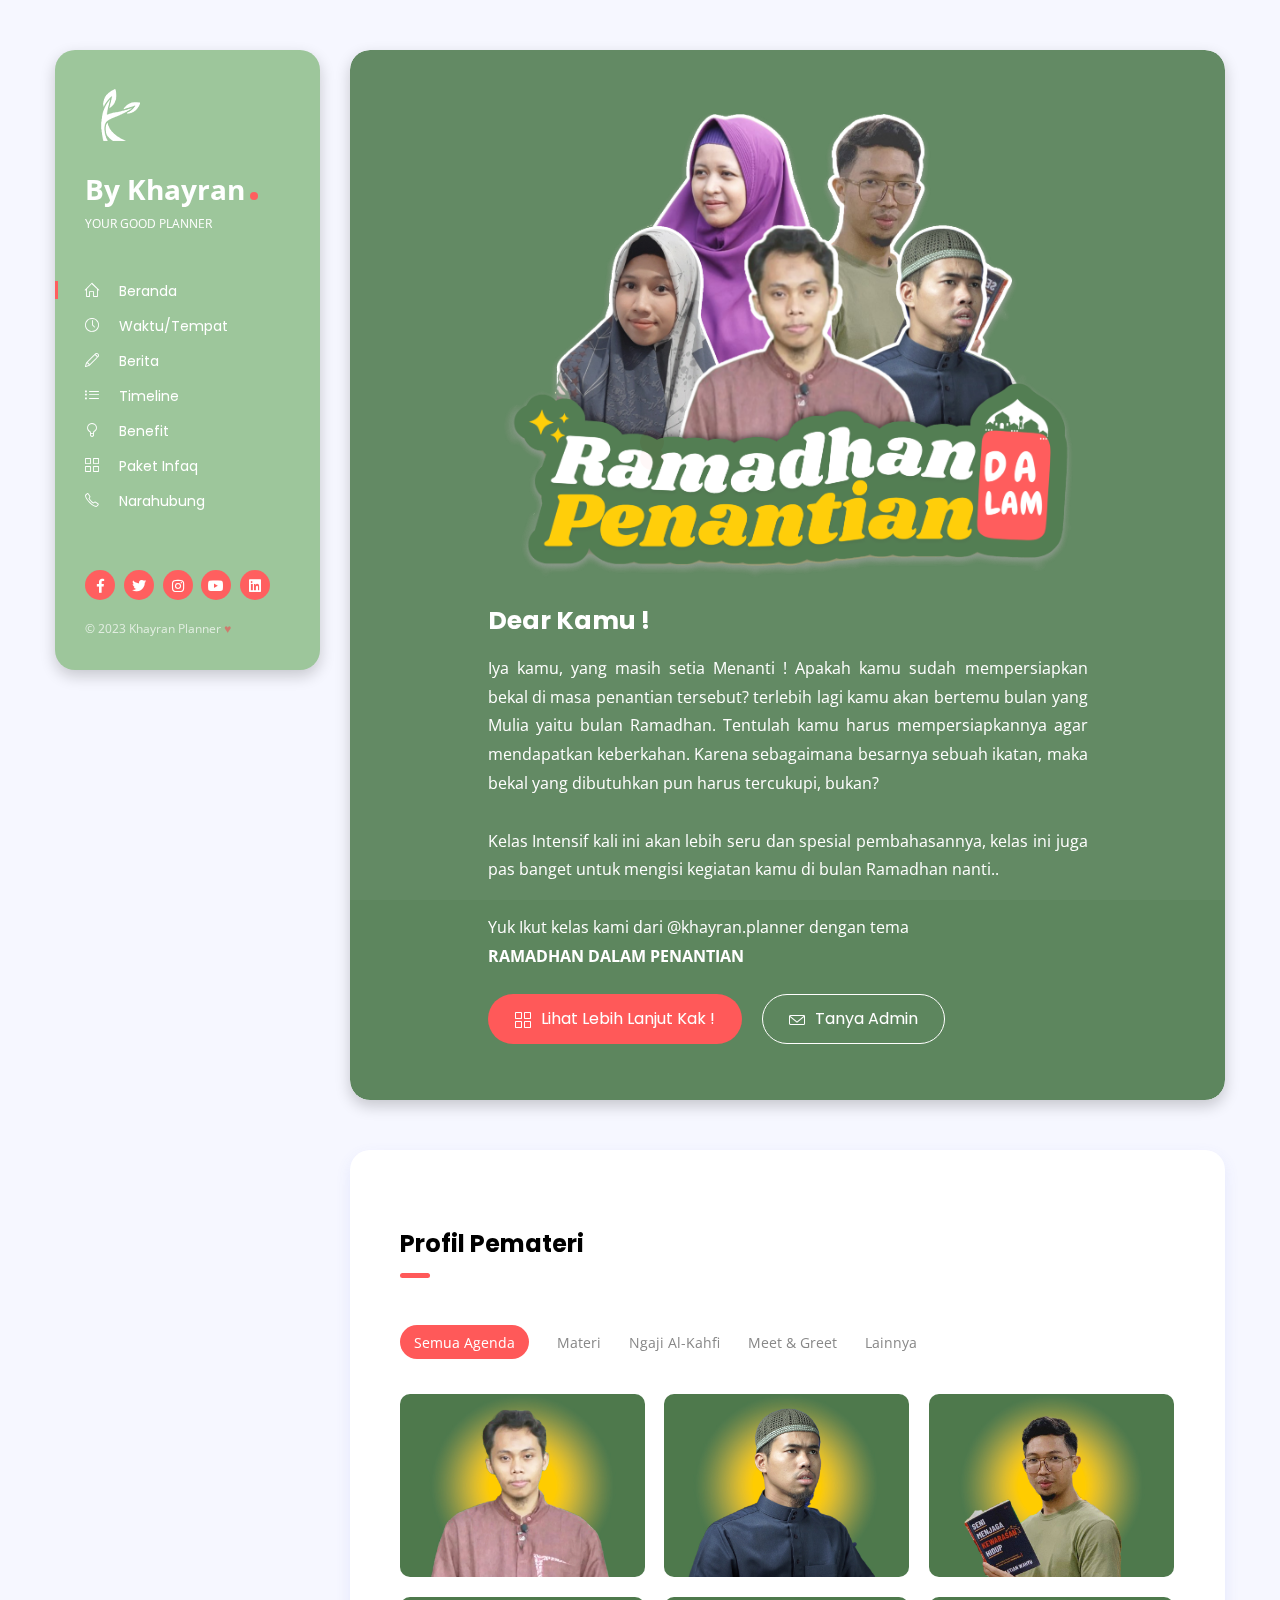
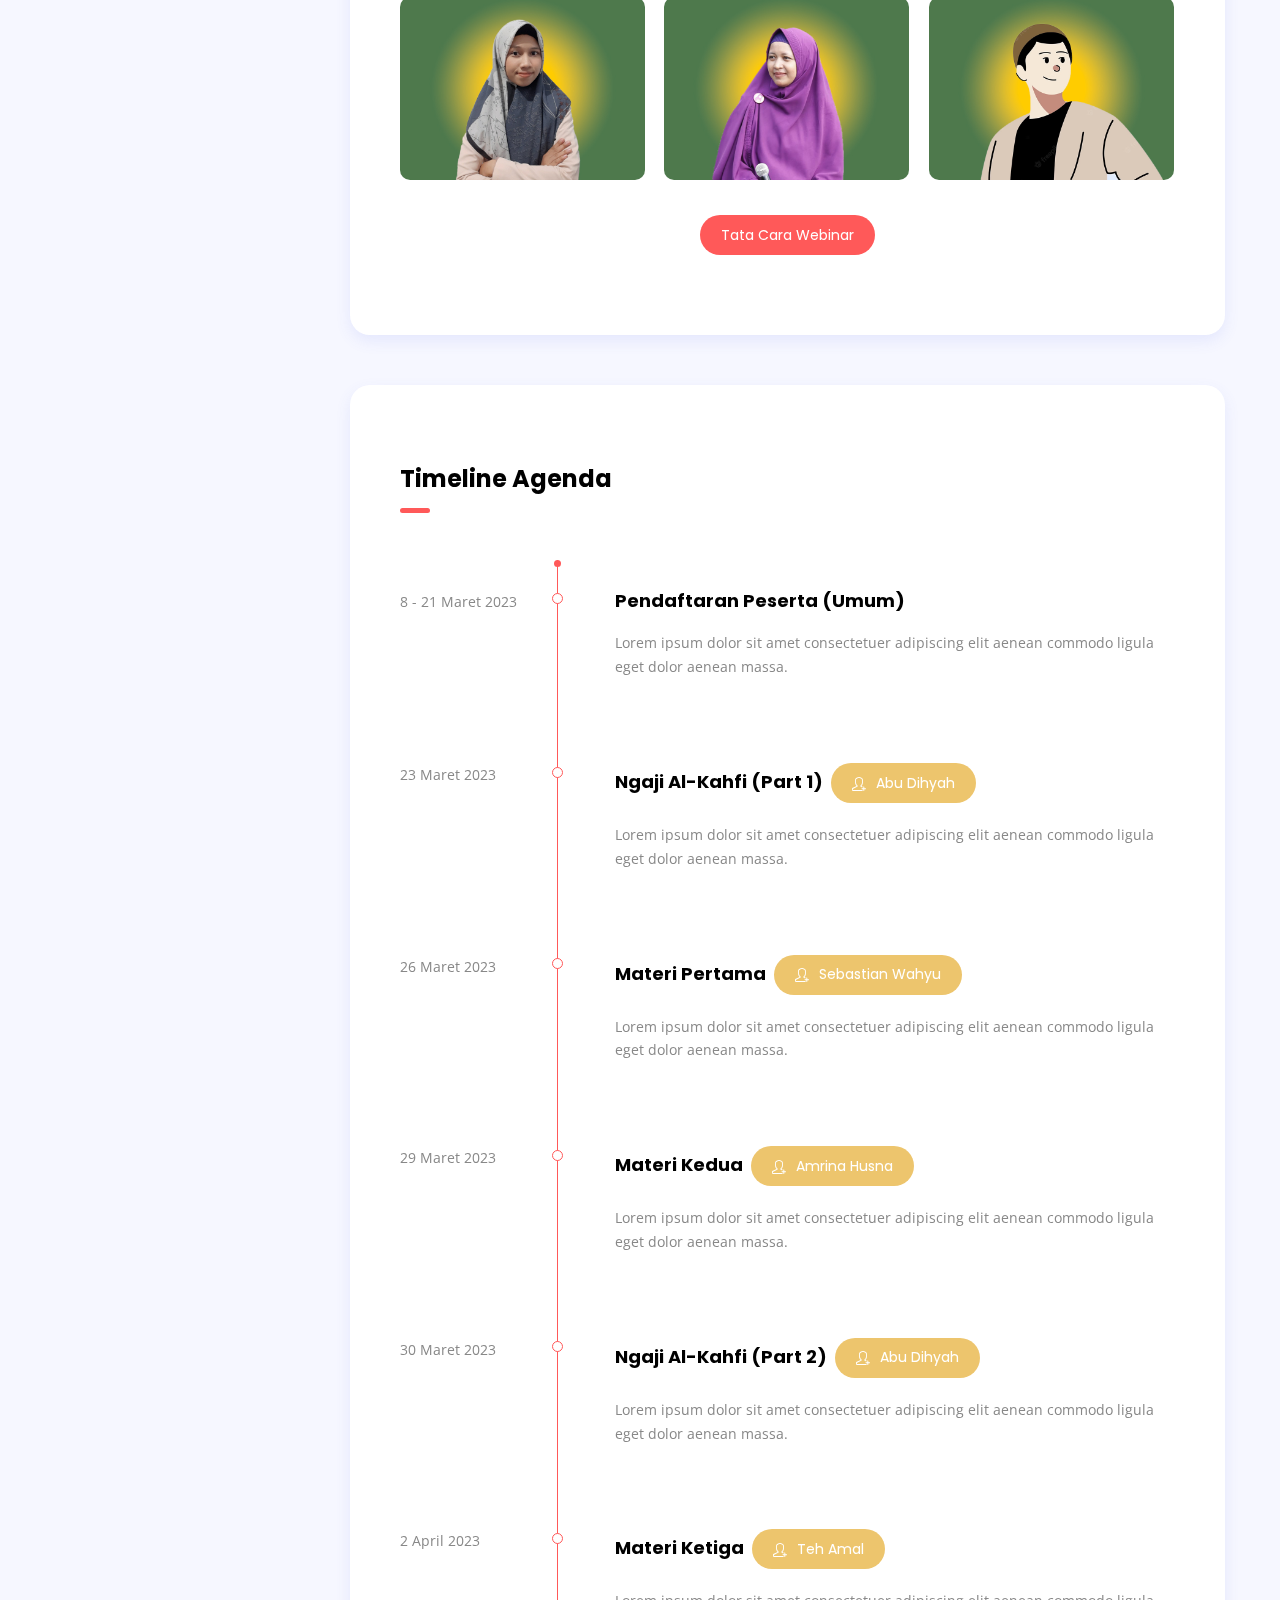
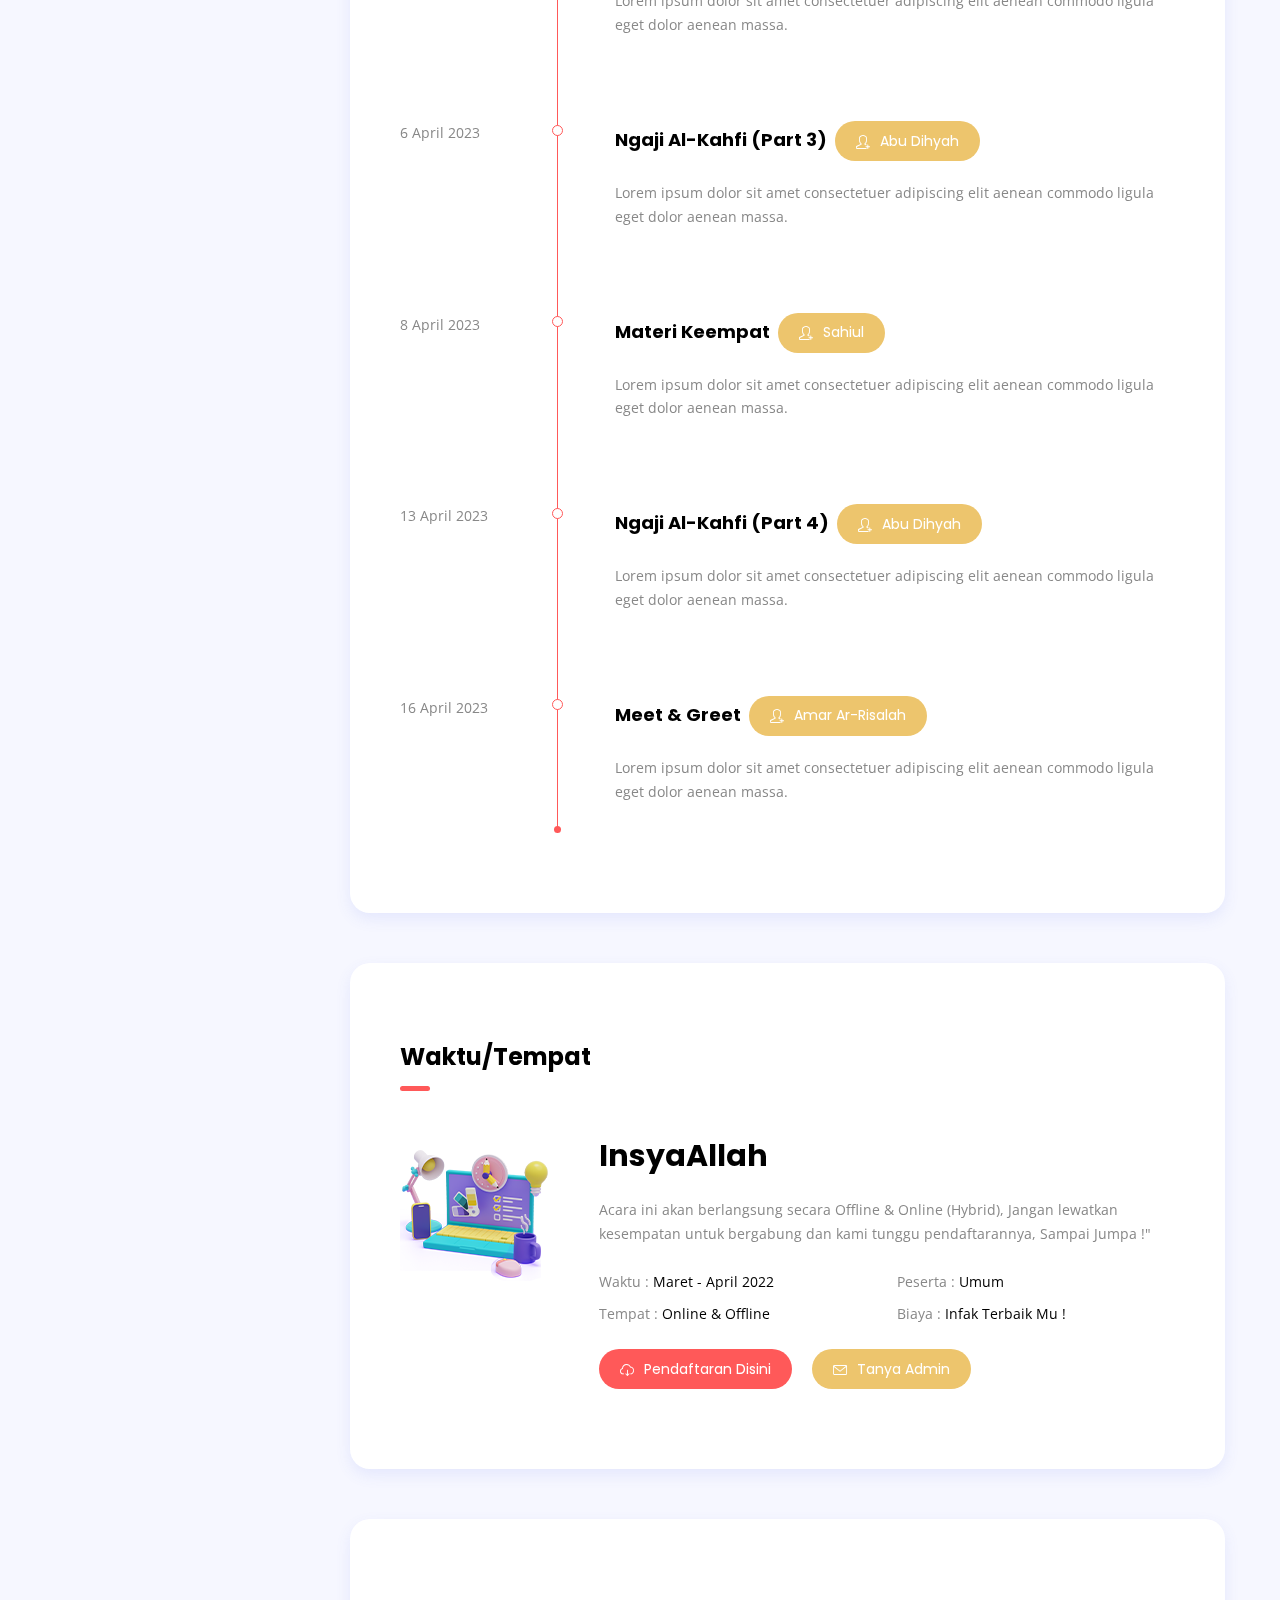
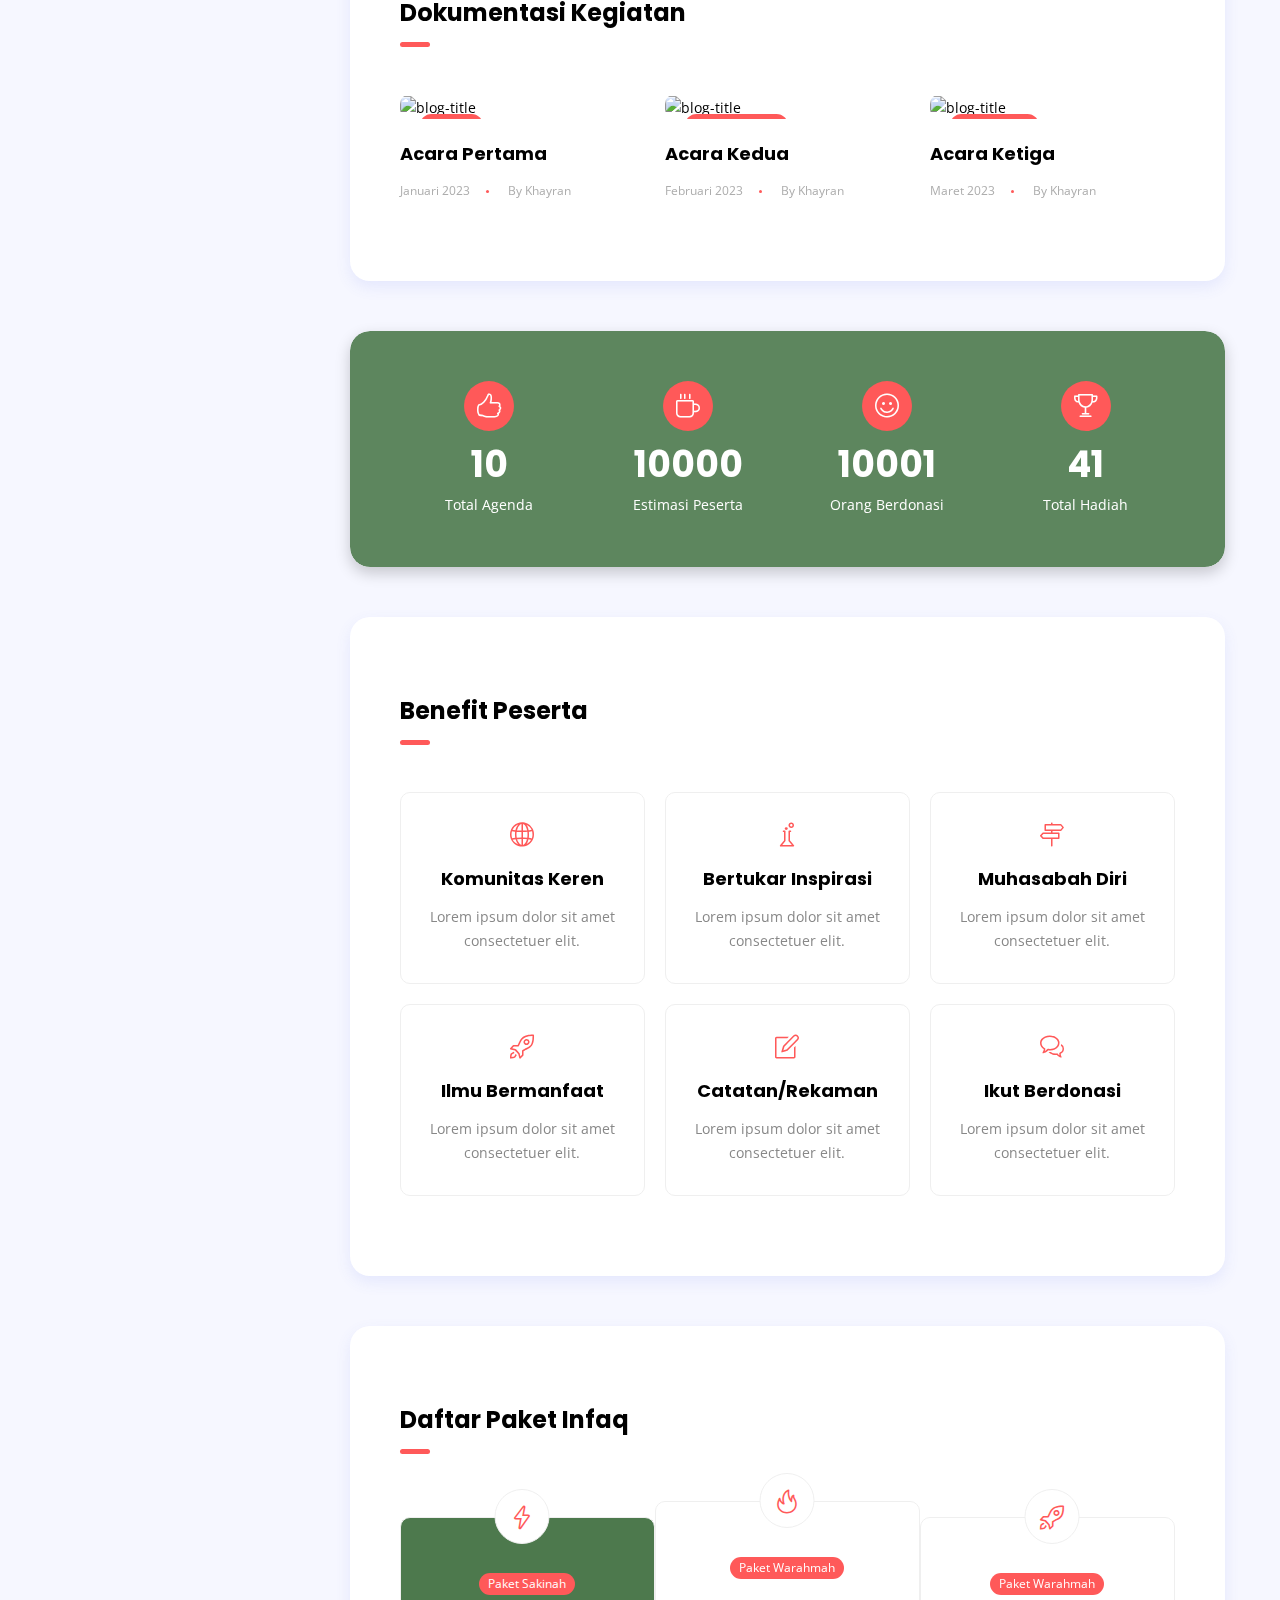
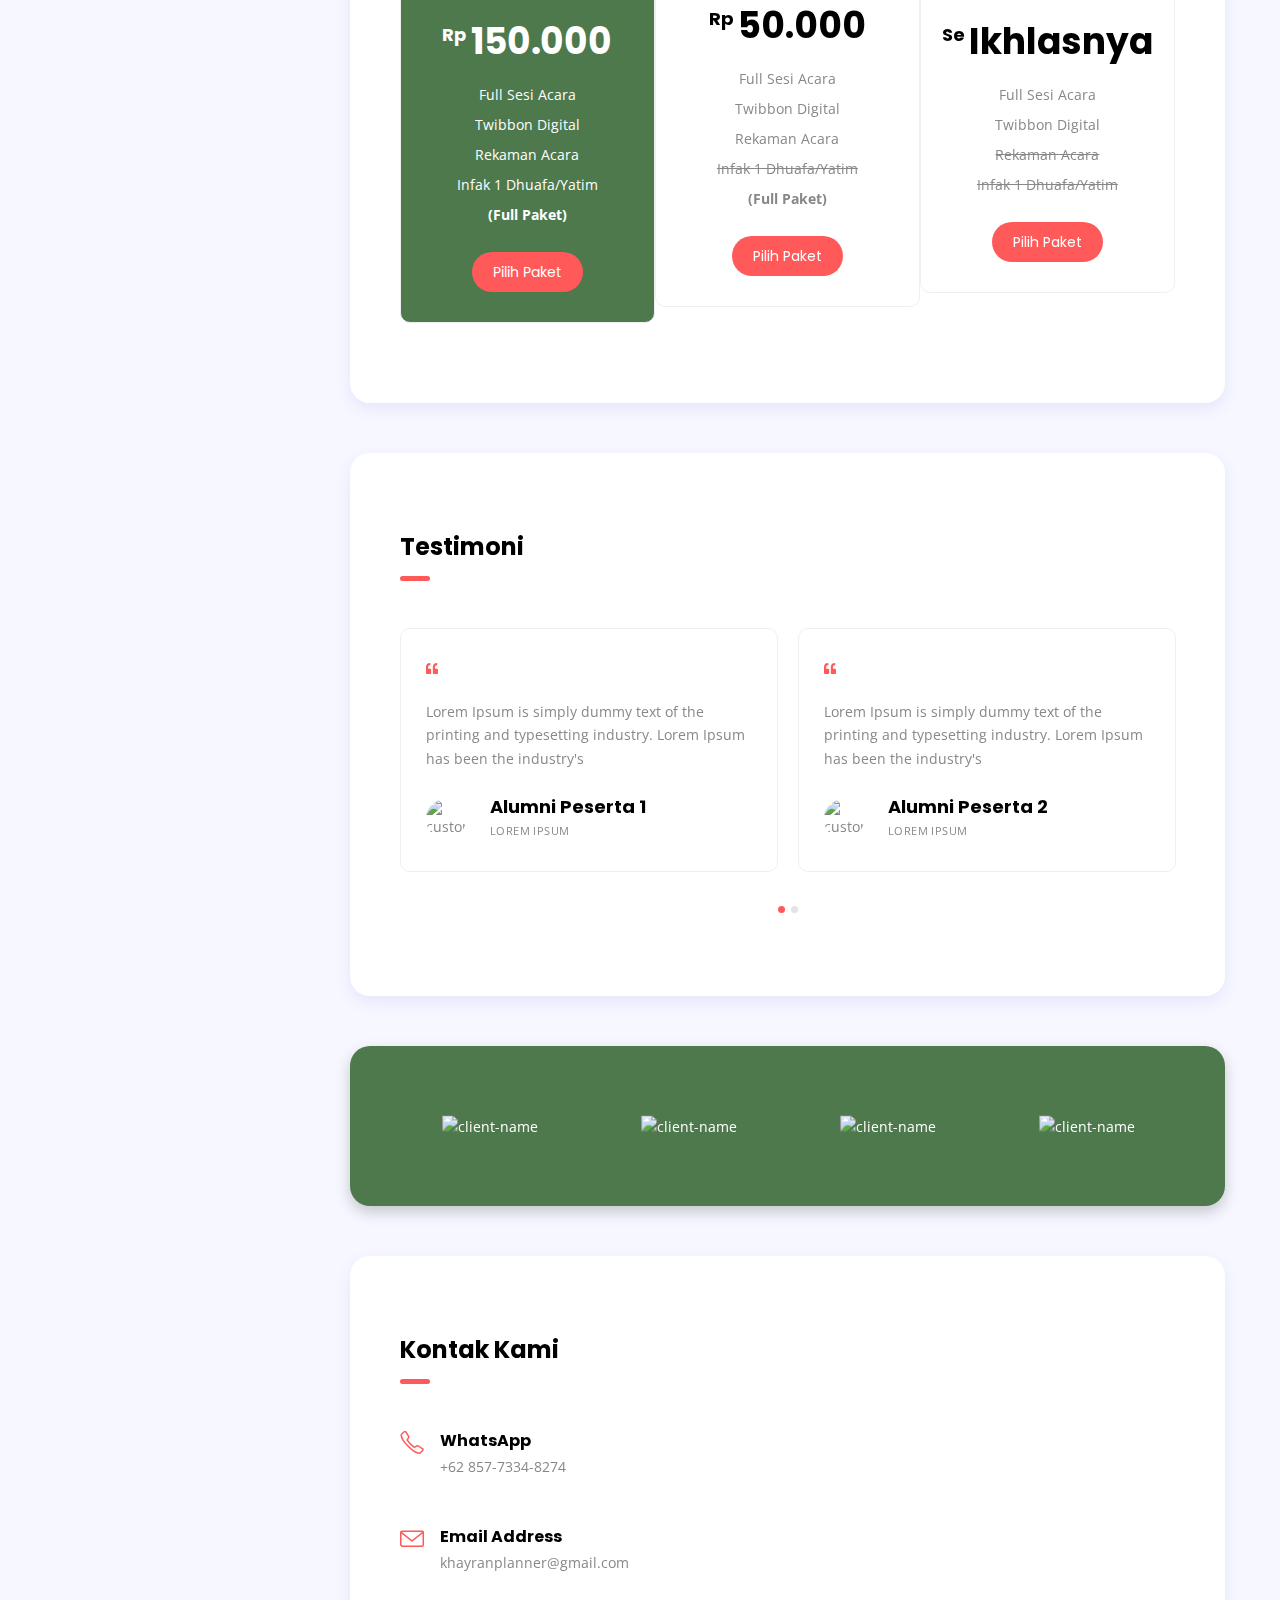
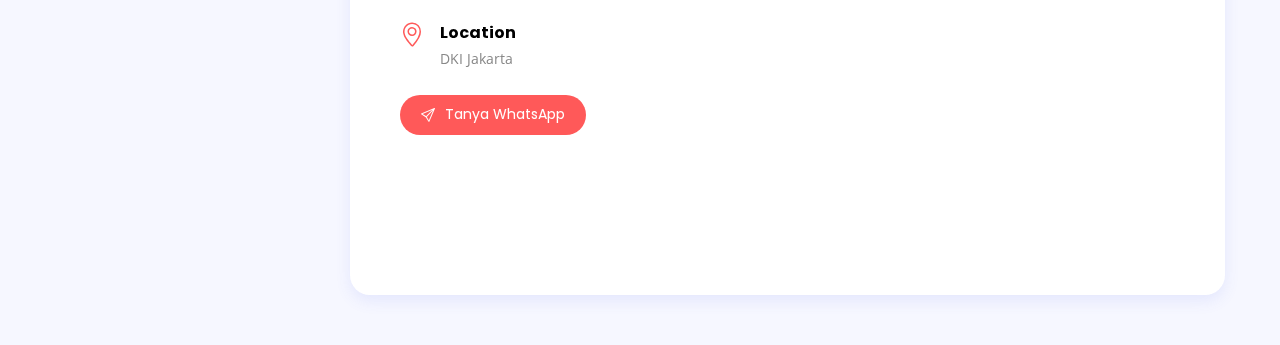
==== commit 9d83d4a9: "Update Good" ====
--- a/index.html
+++ b/index.html
@@ -57,7 +57,7 @@
 		<div class="header-inner d-flex align-items-start flex-column">
 			<a href="index.html"><img src="images/logokhayran.png" alt="Khayran Planner" /></a>
 			<a href="index.html" class="site-title dot mt-3">By Khayran</a>
-			<span class="site-slogan">Your Goods Planner</span>
+			<span class="site-slogan">Your Good Planner</span>
 			
 			<!-- navigation menu -->
 			<nav>
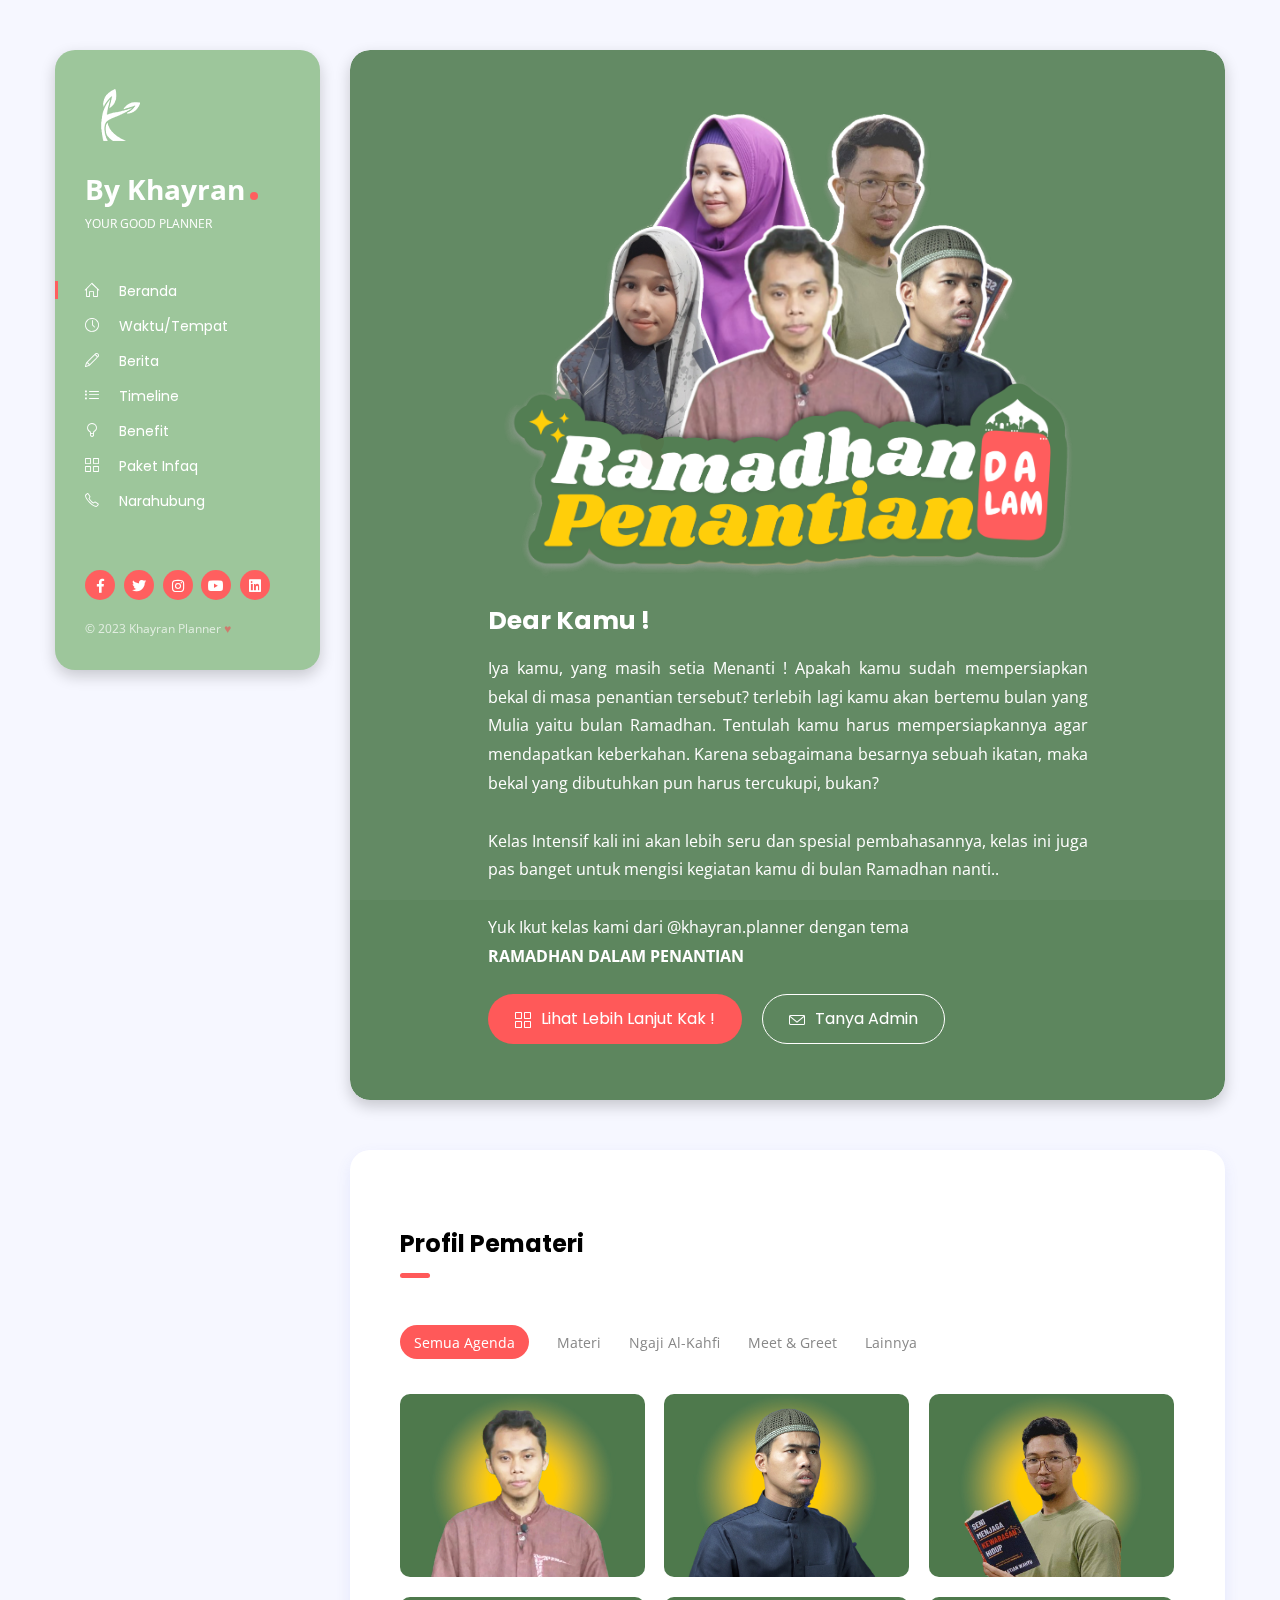
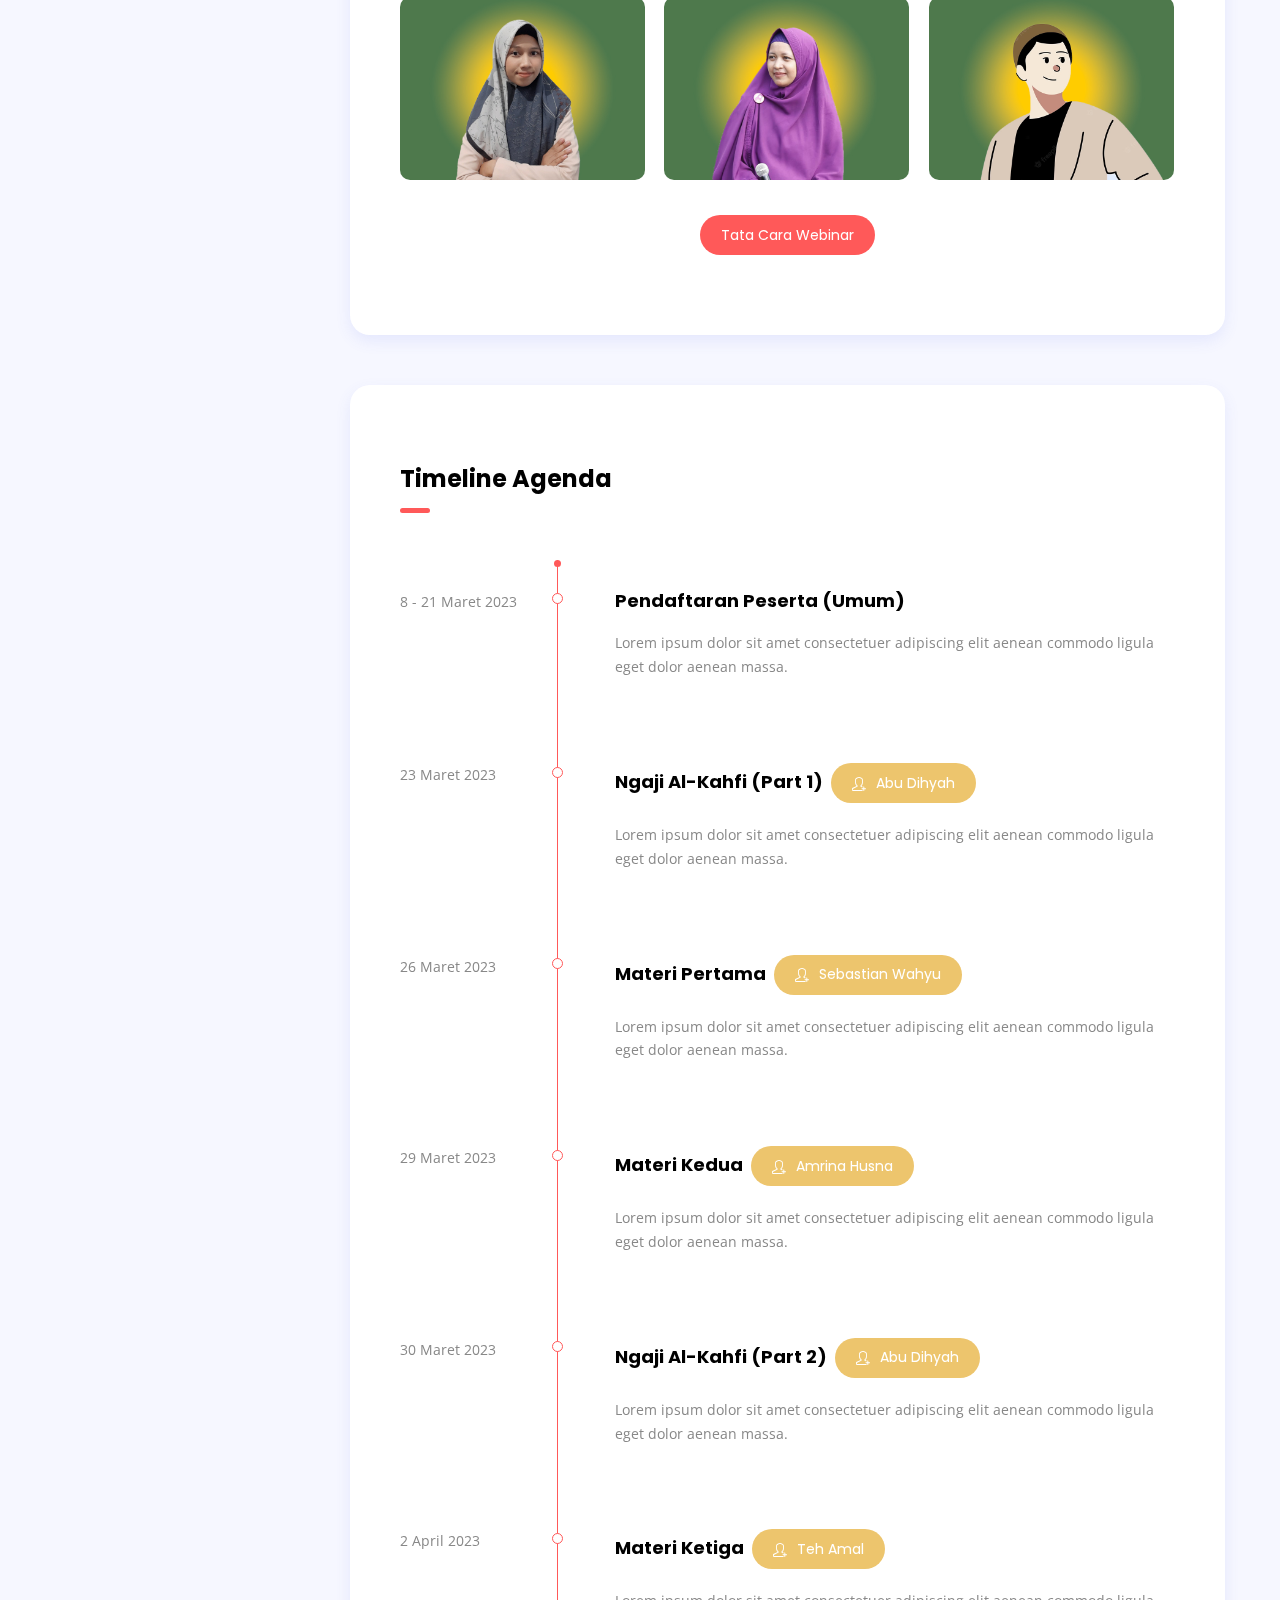
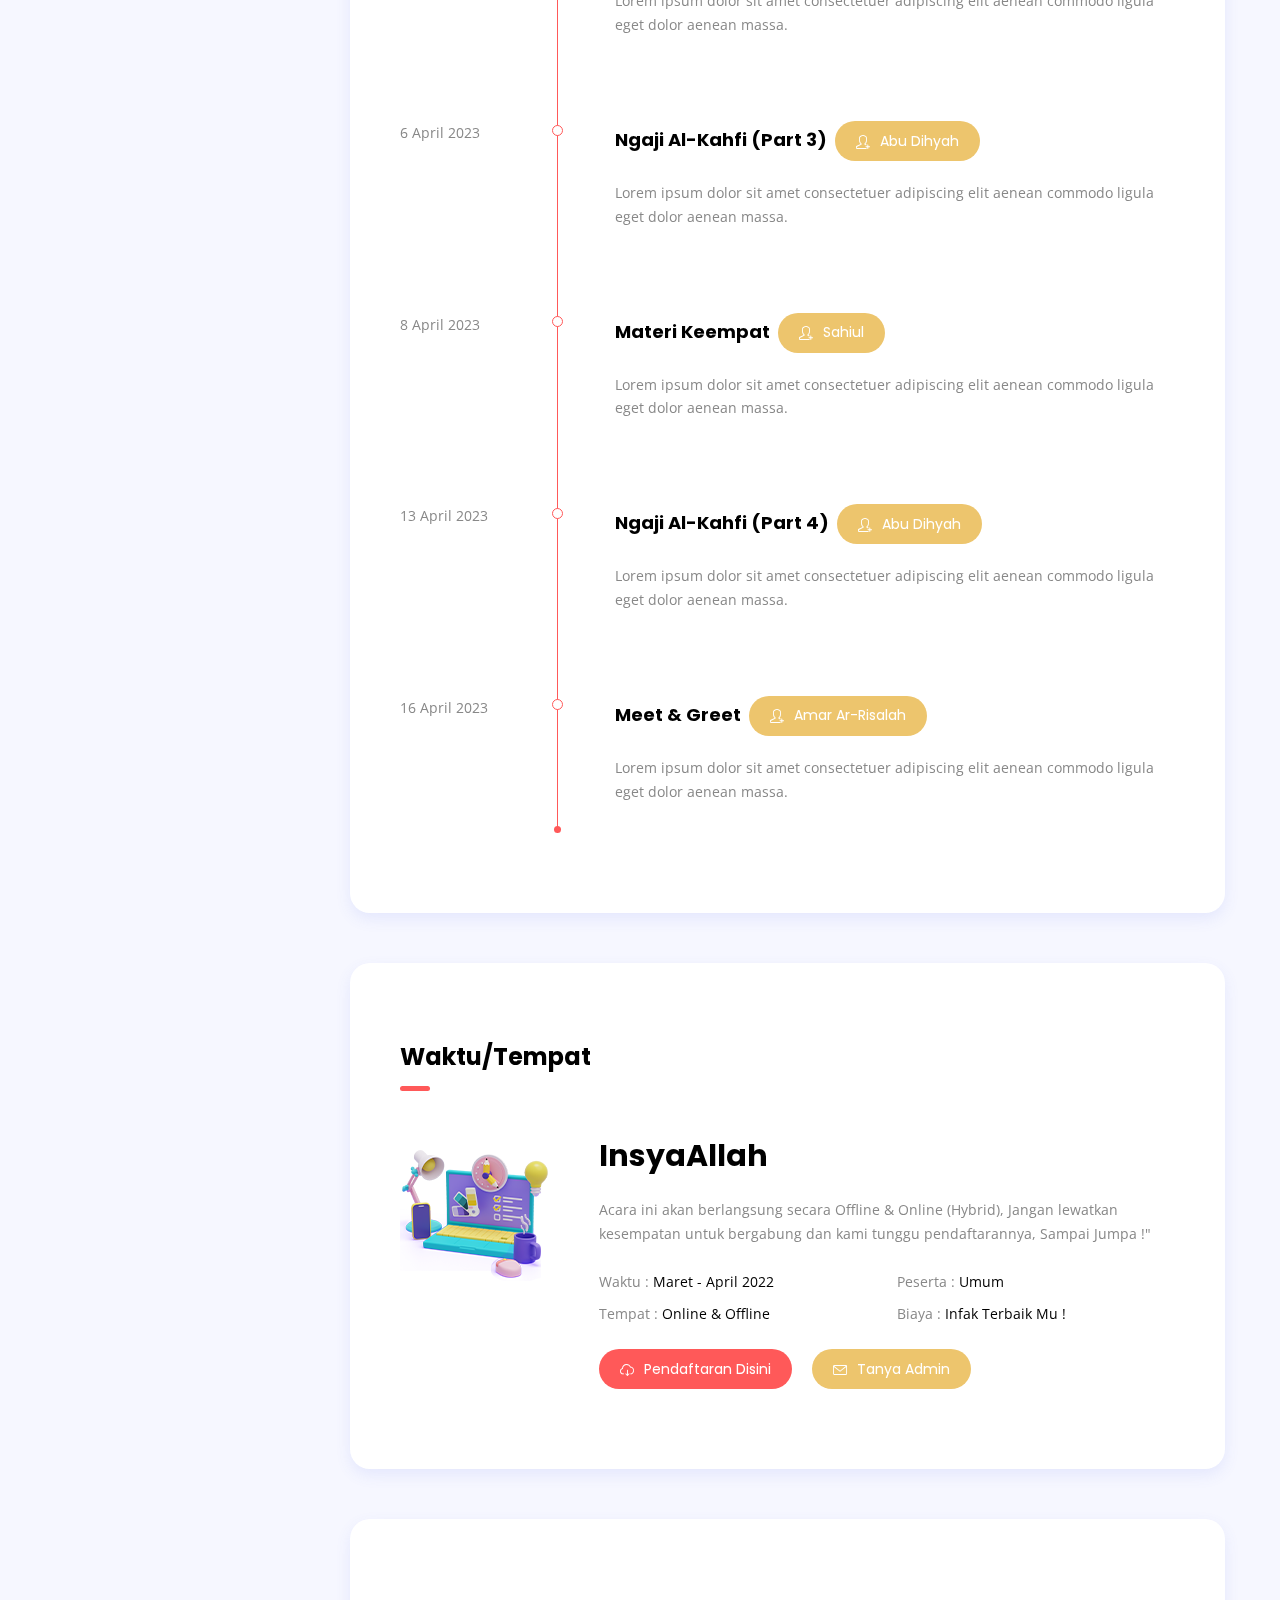
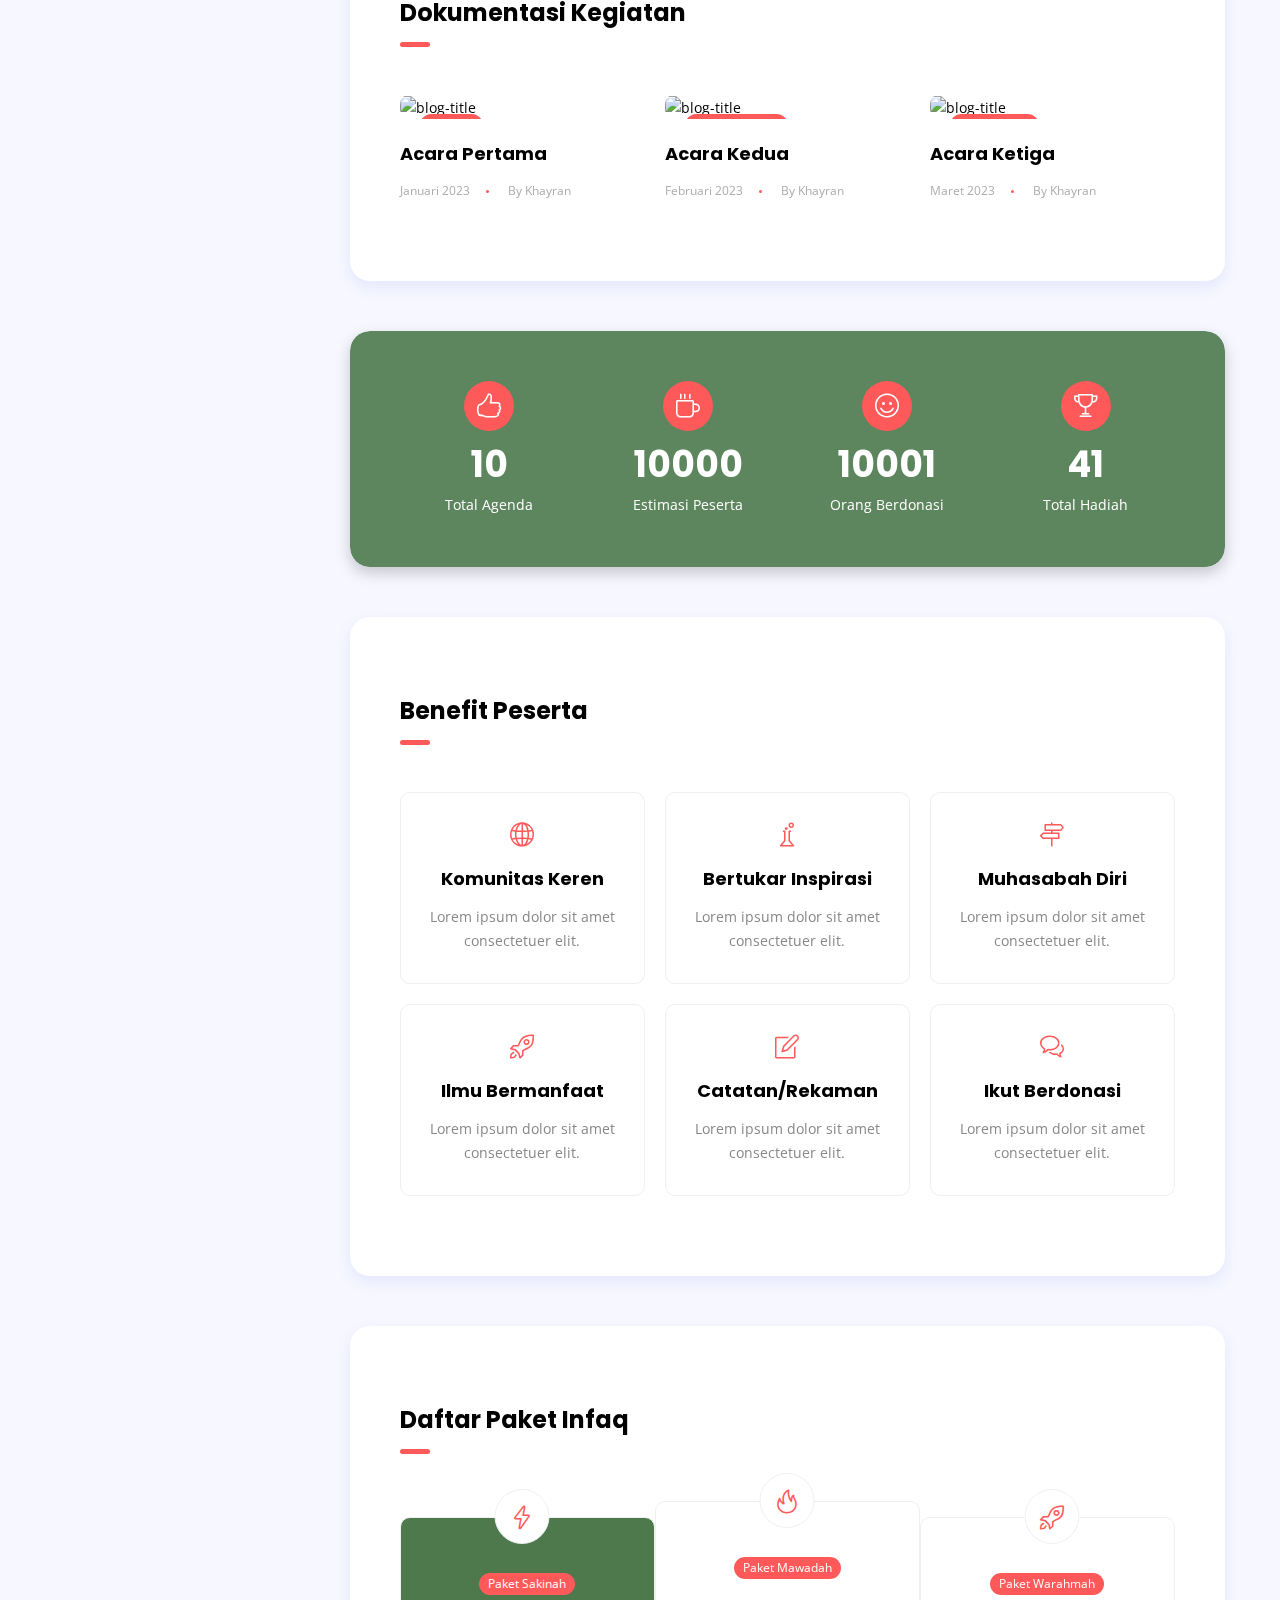
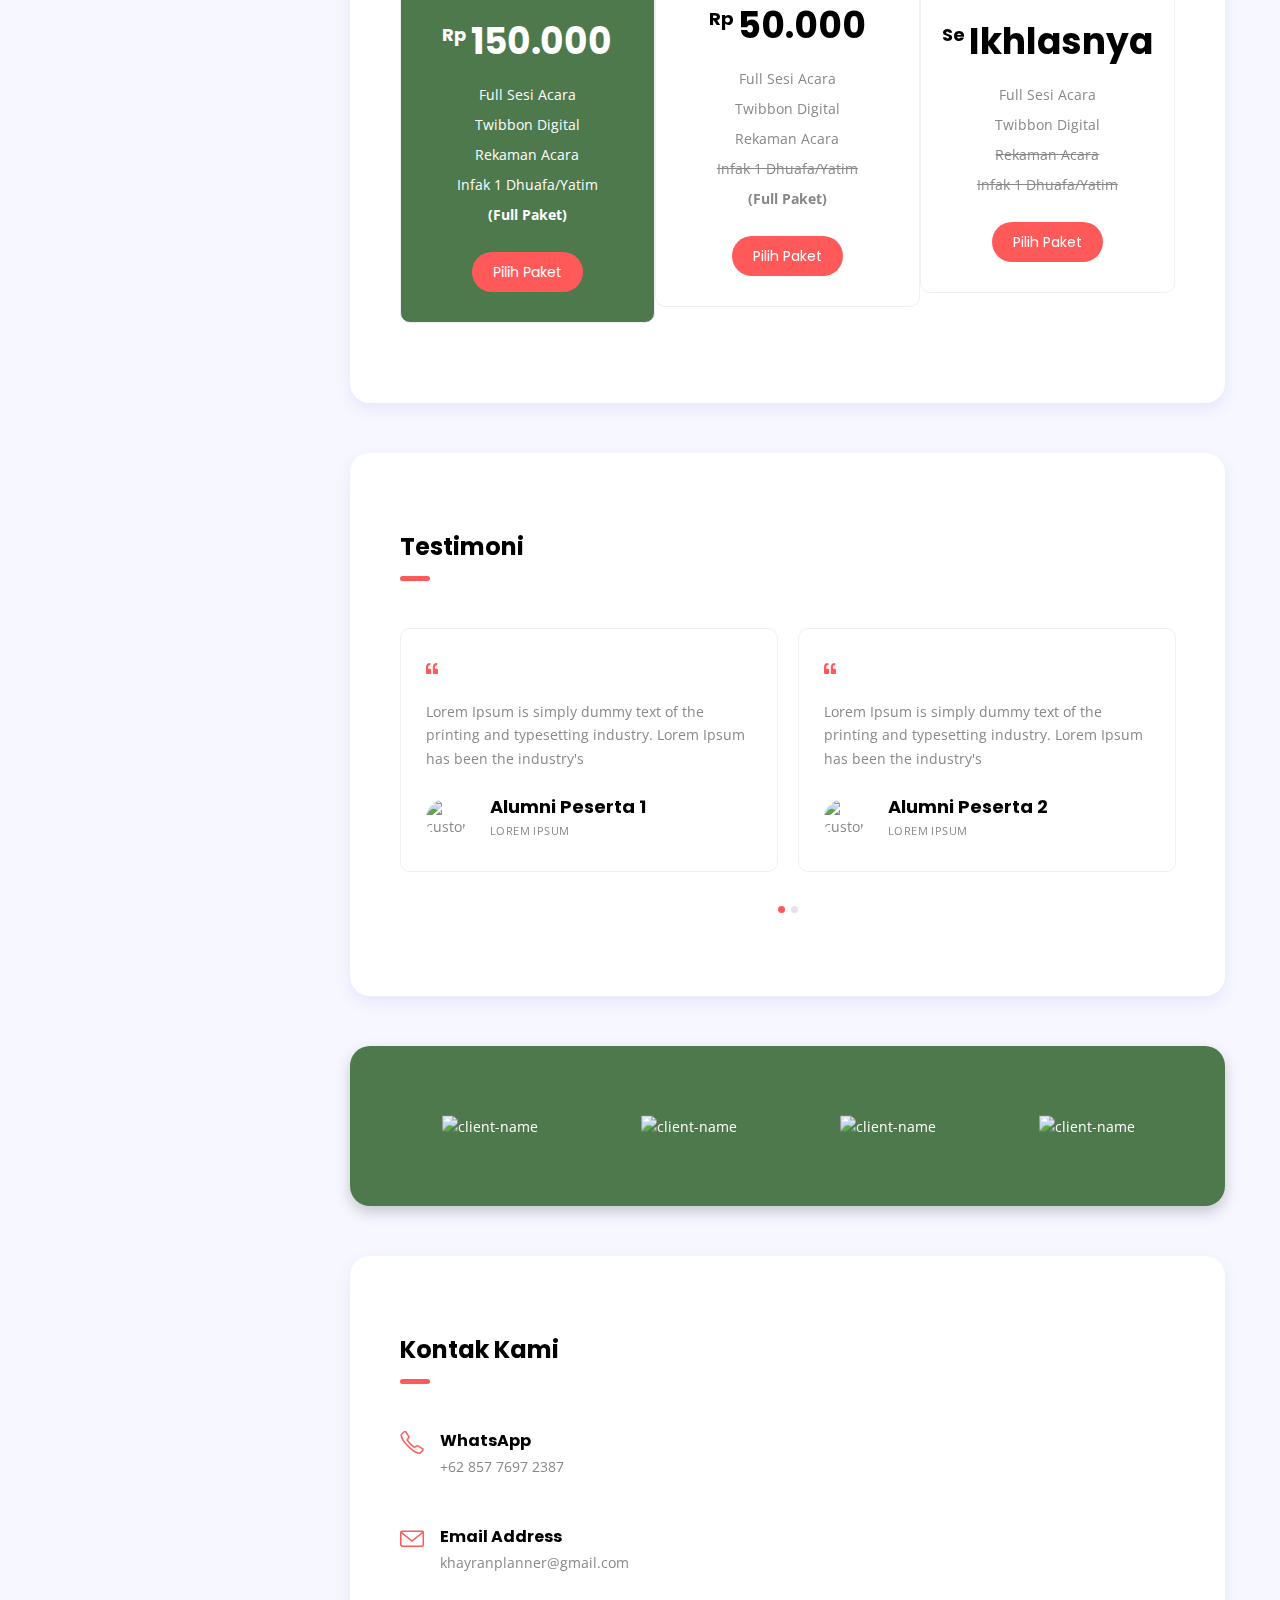
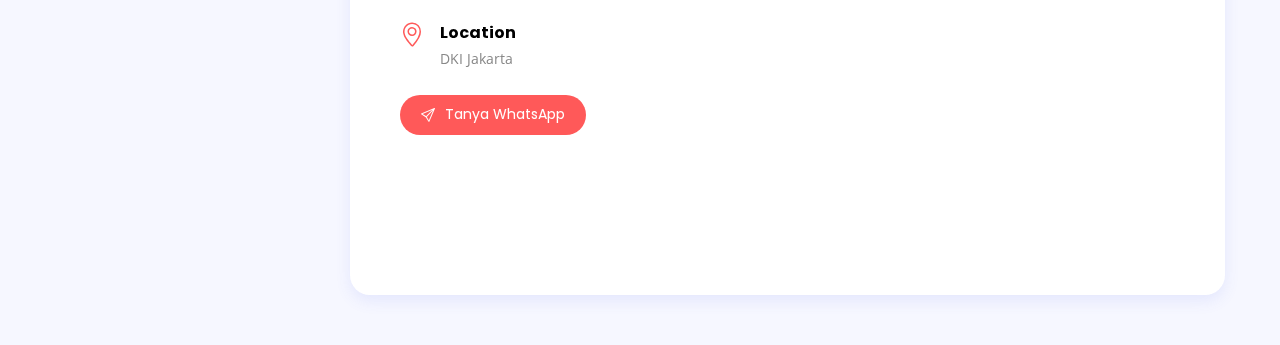
==== commit 37bb17ab: "Update index.html" ====
--- a/index.html
+++ b/index.html
@@ -101,7 +101,7 @@
 				<p align="justify" class="mb-4">Iya kamu, yang masih setia Menanti ! Apakah kamu sudah mempersiapkan bekal di masa penantian tersebut? terlebih lagi kamu akan bertemu bulan yang Mulia yaitu bulan Ramadhan. Tentulah kamu harus mempersiapkannya agar mendapatkan keberkahan. Karena sebagaimana besarnya sebuah ikatan, maka bekal yang dibutuhkan pun harus tercukupi, bukan? <br><br>Kelas Intensif kali ini akan lebih seru dan spesial pembahasannya, kelas ini juga pas banget untuk mengisi kegiatan kamu di bulan Ramadhan nanti..<br><br>Yuk Ikut kelas kami dari @khayran.planner dengan tema<br><b>RAMADHAN DALAM PENANTIAN</b></p>
 				<a href="pages/deskripsi.html" class="btn btn-default btn-lg mr-3"><i class="icon-grid"></i>Lihat Lebih Lanjut Kak !</a>
 				<div class="spacer d-md-none d-lg-none d-sm-none" data-height="10"></div>
-				<a href="#" class="btn btn-border-light btn-lg"><i class="icon-envelope"></i>Tanya Admin</a>
+				<a href="https://wa.me/6285776972387" class="btn btn-border-light btn-lg"><i class="icon-envelope"></i>Tanya Admin</a>
 			</div>
 			<div class="overlay"></div>
 		</section>
@@ -385,7 +385,7 @@
 						</div>
 					</div>
 					<a href="#works" class="btn btn-default mr-3"><i class="icon-cloud-download"></i>Pendaftaran Disini</a>
-					<a href="#" class="btn btn-alt mt-2 mt-md-0 mt-xs-2"><i class="icon-envelope"></i>Tanya Admin</a>
+					<a href="https://wa.me/6285776972387" class="btn btn-alt mt-2 mt-md-0 mt-xs-2"><i class="icon-envelope"></i>Tanya Admin</a>
 				</div>
 			</div>
 		</section>
@@ -599,7 +599,7 @@
 					<!-- price item -->
 					<div class="price-item text-center">
 						<i class="price-icon icon-fire"></i>
-						<span class="plan">Paket Warahmah</span>
+						<span class="plan">Paket Mawadah</span>
 						<h3 class="price"><em>Rp</em>50.000</h3>
 						<div class="price-content">
 							<ul>
@@ -769,7 +769,7 @@
 						<i class="icon-phone"></i>
 						<div class="details">
 							<h5>WhatsApp</h5>
-							<span>+62 857-7334-8274</span>
+							<span>+62 857 7697 2387</span>
 						</div>
 					</div>
 					<div class="contact-info mb-5">
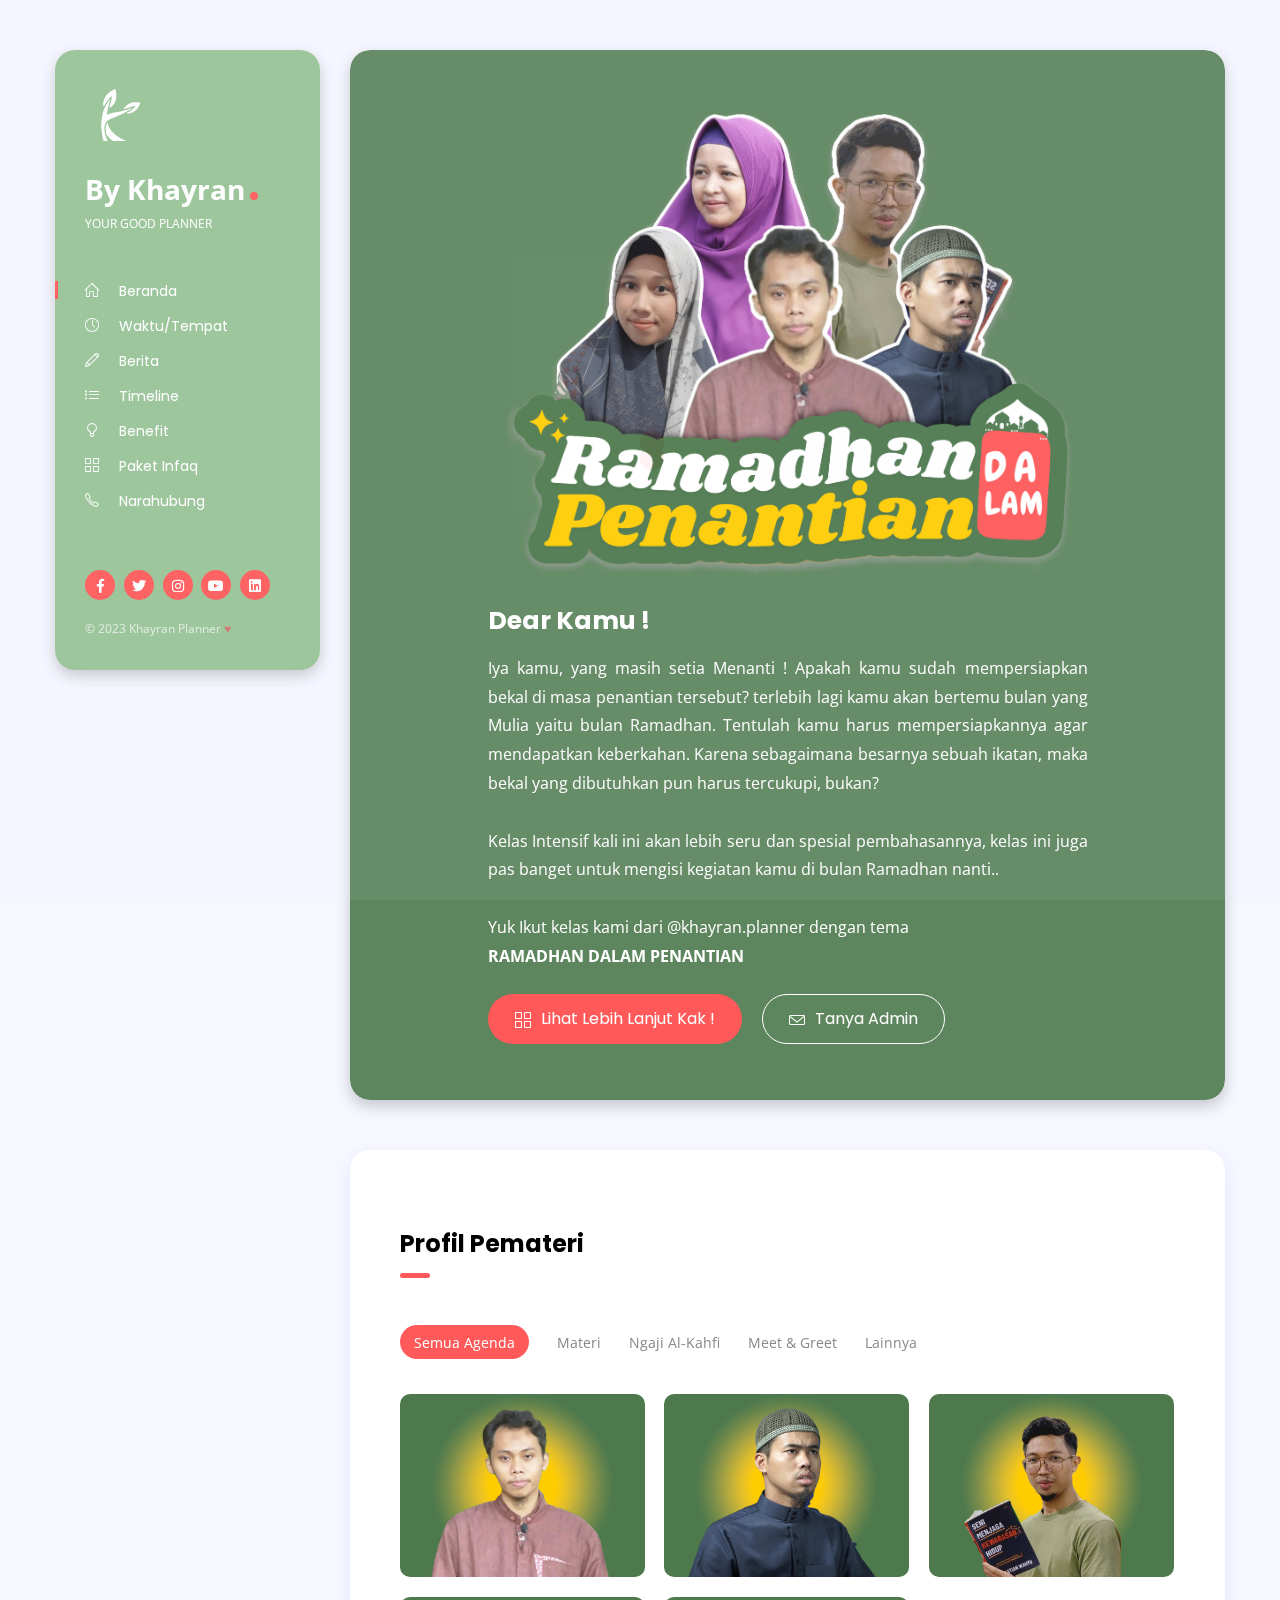
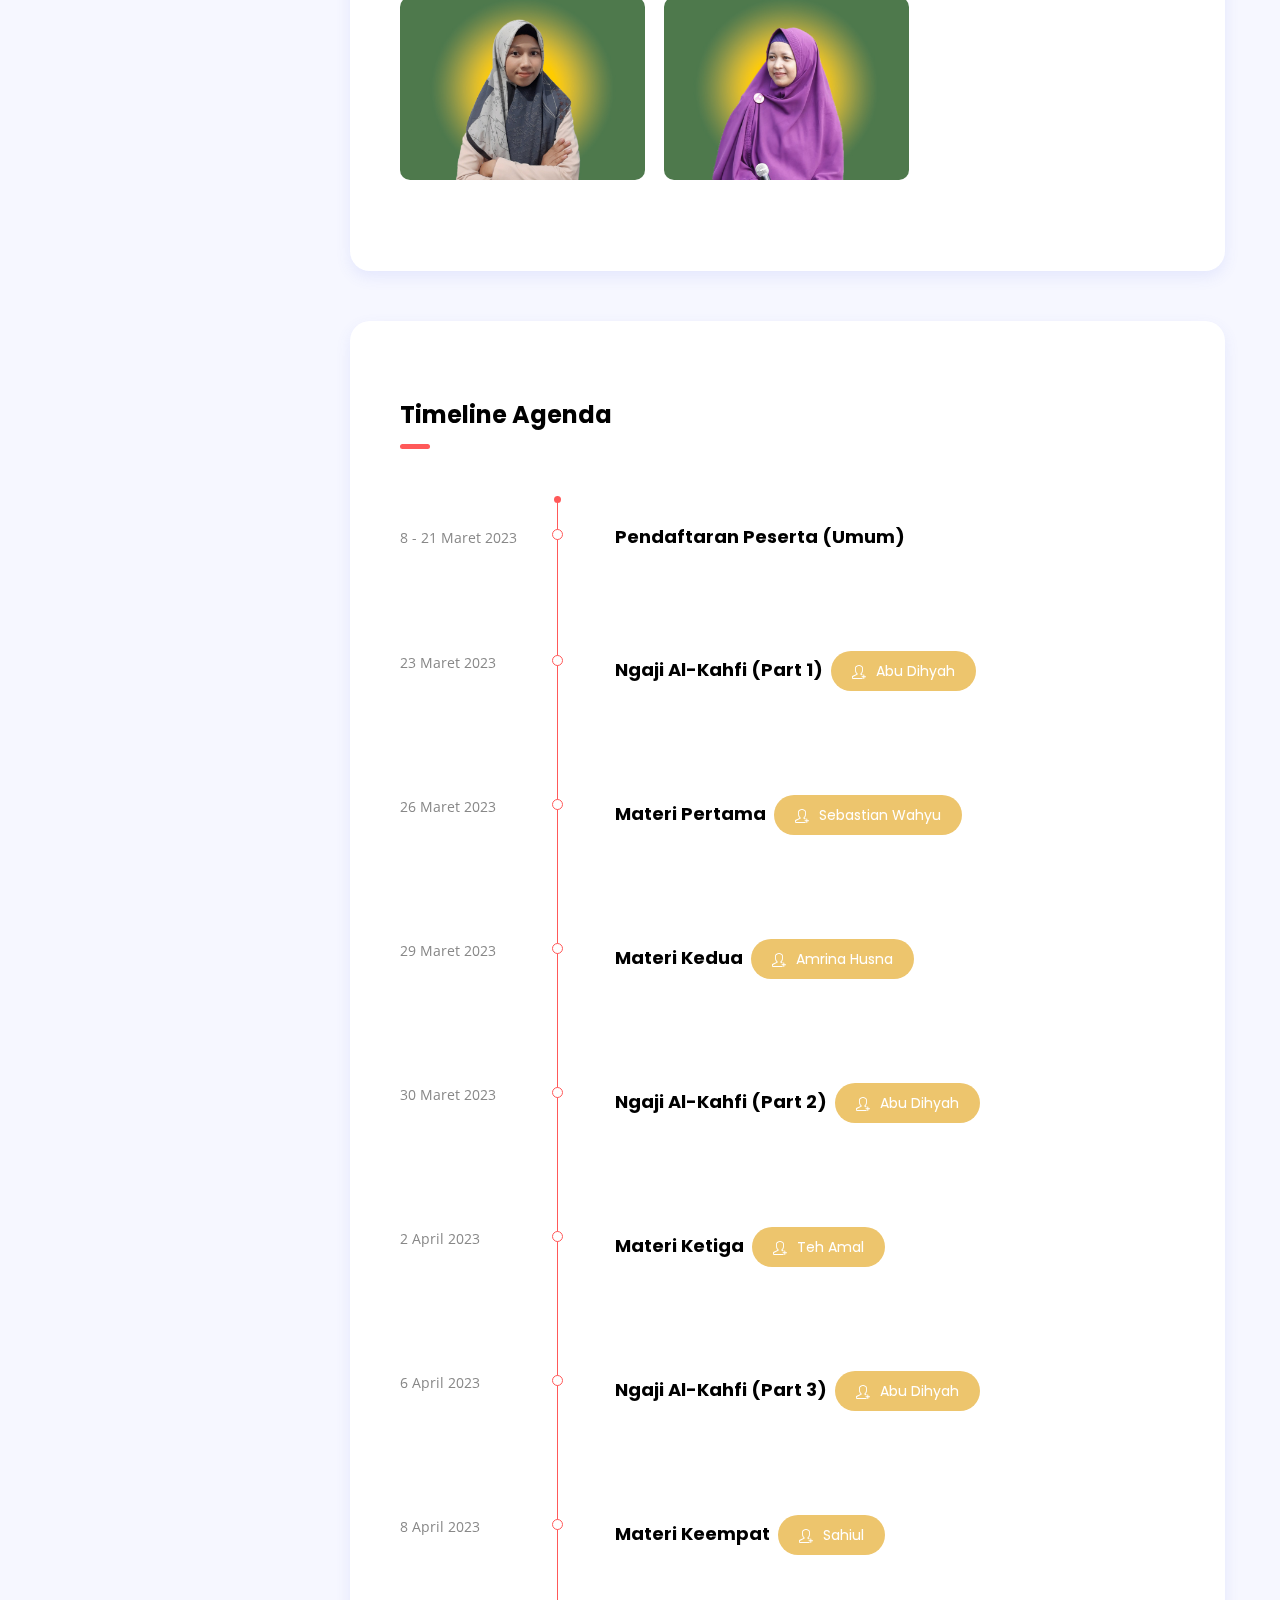
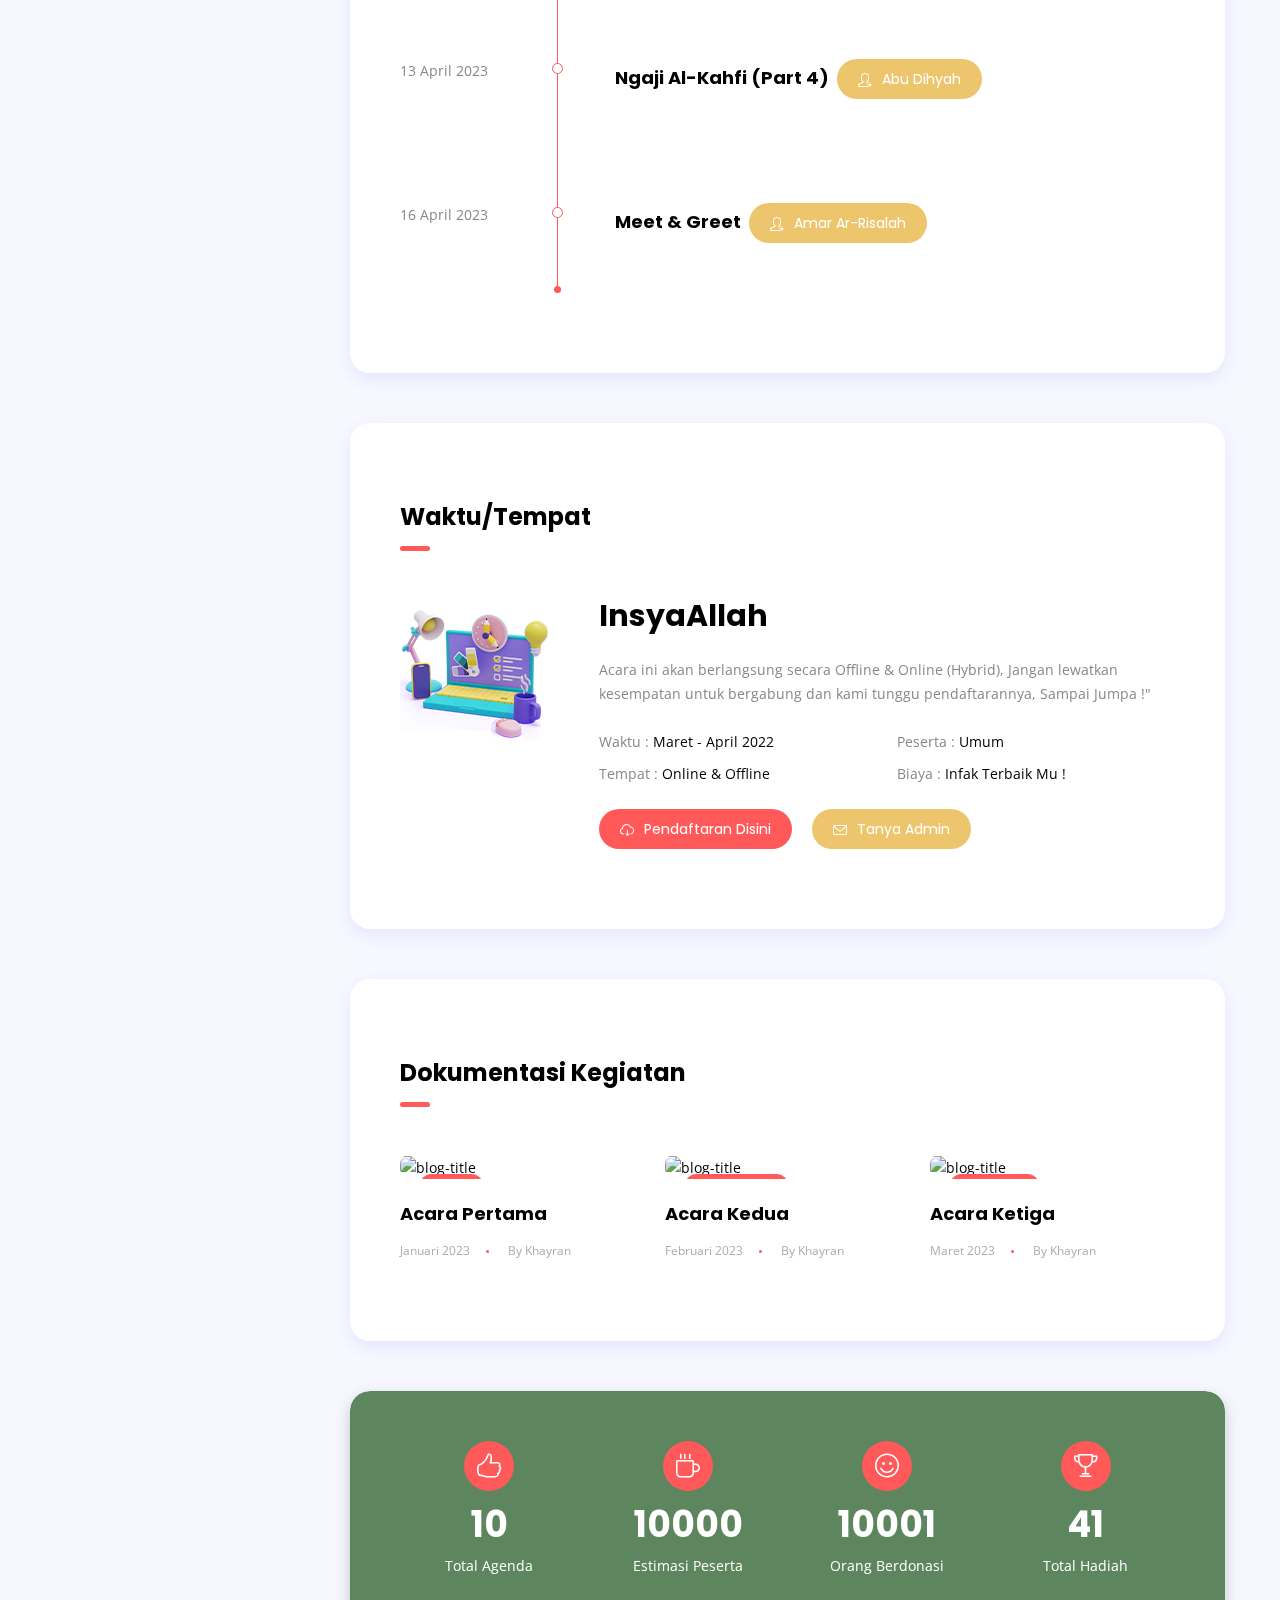
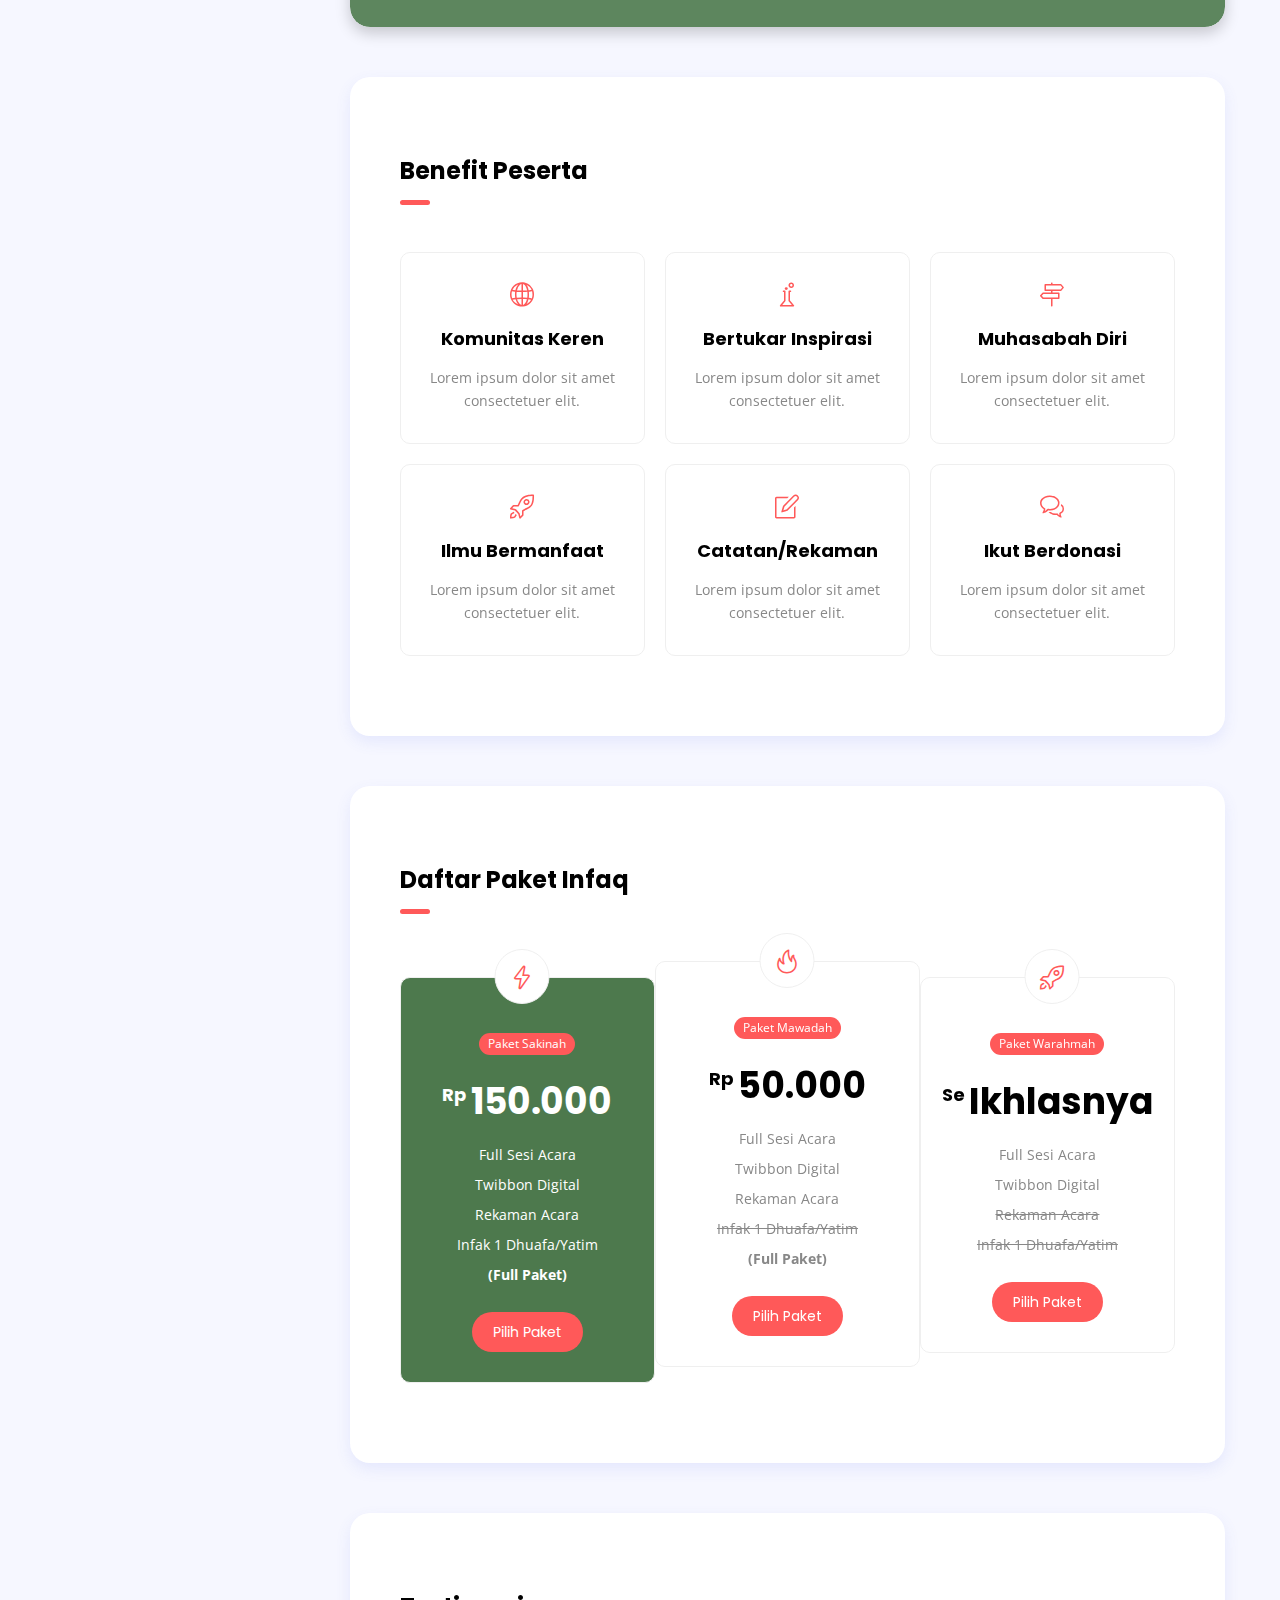
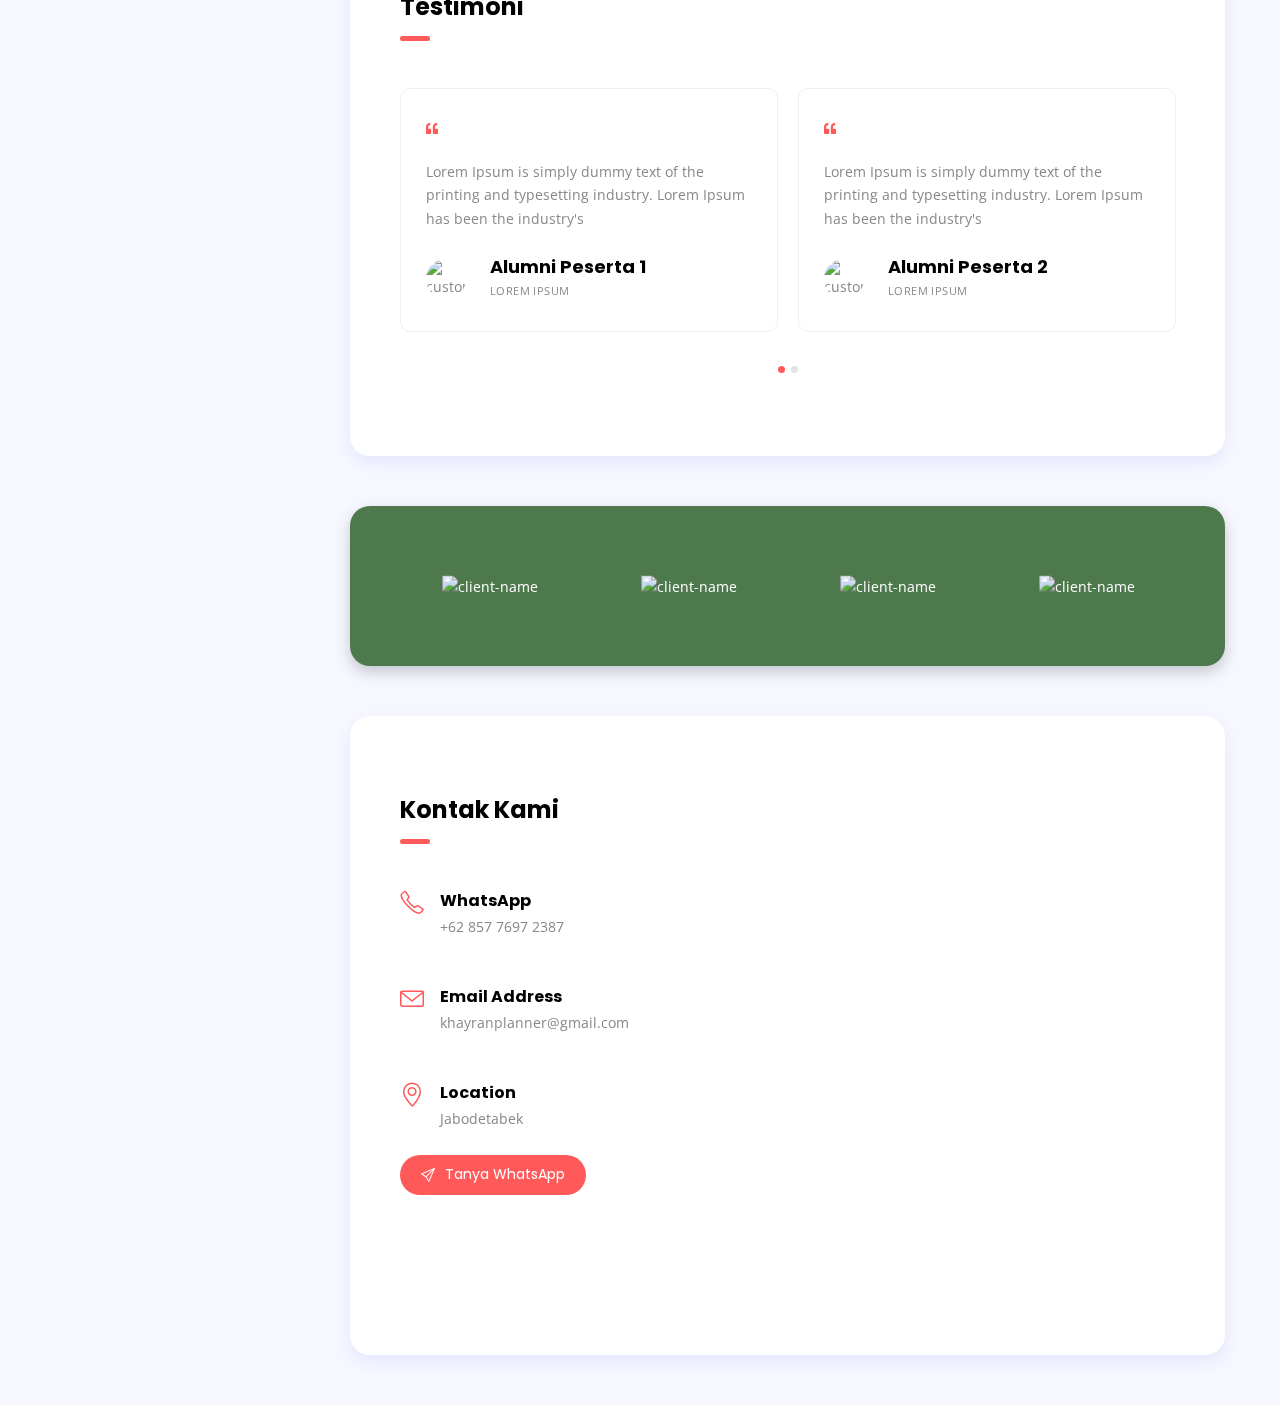
==== commit 4c6a14d5: "Update index.html" ====
--- a/index.html
+++ b/index.html
@@ -219,33 +219,6 @@
 					</a>
 				</div>
 
-				<!-- portfolio item -->
-				<div class="col-md-4 col-sm-6 grid-item branding">
-					<a href="pages/saihul.html">
-						<div class="portfolio-item">
-							<div class="details">
-								<h4 class="title">Saihul</h4>
-								<span class="term">Penulis, Influencer</span>
-							</div>
-							<span class="plus-icon">+</span>
-							<div class="thumb">
-								<img src="images/org6.jpg" alt="Portfolio-title" />
-								<div class="mask"></div>
-							</div>
-						</div>
-					</a>
-				</div>
-
-			</div>
-			
-			<!-- more button -->
-			<div class="load-more text-center mt-4">
-				<a href="javascript:" class="btn btn-default"><i class="fas fa-circle-notch"></i>Tata Cara Webinar</a>
-				<!-- numbered pagination (hidden for infinite scroll) -->
-				<ul class="portfolio-pagination list-inline d-none">
-					<li class="list-inline-item">1</li>
-					<li class="list-inline-item"><a href="works-2.html">2</a></li>
-				</ul>
 			</div>
 		</section>
 
@@ -264,7 +237,6 @@
 					</div>
 					<div class="body">
 						<h4 class="mt-0">Pendaftaran Peserta (Umum)</h4>
-						<p>Lorem ipsum dolor sit amet consectetuer adipiscing elit aenean commodo ligula eget dolor aenean massa.</p>
 					</div>
 				</div>
 
@@ -274,7 +246,6 @@
 					</div>
 					<div class="body">
 						<h4 class="mt-0">Ngaji Al-Kahfi (Part 1)&nbsp;&nbsp;<a href="pages/abu-dihyah.html" class="btn btn-alt mt-2 mt-md-0 mt-xs-2"><i class="icon-user-follow"></i>Abu Dihyah</a></h4>
-						<p>Lorem ipsum dolor sit amet consectetuer adipiscing elit aenean commodo ligula eget dolor aenean massa.</p>
 					</div>
 				</div>
 
@@ -284,7 +255,6 @@
 					</div>
 					<div class="body">
 						<h4 class="mt-0">Materi Pertama&nbsp;&nbsp;<a href="pages/sebastian-wahyu.html" class="btn btn-alt mt-2 mt-md-0 mt-xs-2"><i class="icon-user-follow"></i>Sebastian Wahyu</a></h4>
-						<p>Lorem ipsum dolor sit amet consectetuer adipiscing elit aenean commodo ligula eget dolor aenean massa.</p>
 					</div>
 				</div>
 
@@ -294,7 +264,6 @@
 					</div>
 					<div class="body">
 						<h4 class="mt-0">Materi Kedua&nbsp;&nbsp;<a href="pages/amrina-husna.html" class="btn btn-alt mt-2 mt-md-0 mt-xs-2"><i class="icon-user-follow"></i>Amrina Husna</a></h4>
-						<p>Lorem ipsum dolor sit amet consectetuer adipiscing elit aenean commodo ligula eget dolor aenean massa.</p>
 					</div>
 				</div>
 
@@ -304,7 +273,6 @@
 					</div>
 					<div class="body">
 						<h4 class="mt-0">Ngaji Al-Kahfi (Part 2)&nbsp;&nbsp;<a href="pages/abu-dihyah.html" class="btn btn-alt mt-2 mt-md-0 mt-xs-2"><i class="icon-user-follow"></i>Abu Dihyah</a></h4>
-						<p>Lorem ipsum dolor sit amet consectetuer adipiscing elit aenean commodo ligula eget dolor aenean massa.</p>
 					</div>
 				</div>
 
@@ -314,7 +282,6 @@
 					</div>
 					<div class="body">
 						<h4 class="mt-0">Materi Ketiga&nbsp;&nbsp;<a href="pages/teh-amal.html" class="btn btn-alt mt-2 mt-md-0 mt-xs-2"><i class="icon-user-follow"></i>Teh Amal</a></h4>
-						<p>Lorem ipsum dolor sit amet consectetuer adipiscing elit aenean commodo ligula eget dolor aenean massa.</p>
 					</div>
 				</div>
 
@@ -324,7 +291,6 @@
 					</div>
 					<div class="body">
 						<h4 class="mt-0">Ngaji Al-Kahfi (Part 3)&nbsp;&nbsp;<a href="pages/abu-dihyah.html" class="btn btn-alt mt-2 mt-md-0 mt-xs-2"><i class="icon-user-follow"></i>Abu Dihyah</a></h4>
-						<p>Lorem ipsum dolor sit amet consectetuer adipiscing elit aenean commodo ligula eget dolor aenean massa.</p>
 					</div>
 				</div>
 
@@ -334,7 +300,6 @@
 					</div>
 					<div class="body">
 						<h4 class="mt-0">Materi Keempat&nbsp;&nbsp;<a href="pages/saihul.html" class="btn btn-alt mt-2 mt-md-0 mt-xs-2"><i class="icon-user-follow"></i>Sahiul</a></h4>
-						<p>Lorem ipsum dolor sit amet consectetuer adipiscing elit aenean commodo ligula eget dolor aenean massa.</p>
 					</div>
 				</div>
 
@@ -344,7 +309,6 @@
 					</div>
 					<div class="body">
 						<h4 class="mt-0">Ngaji Al-Kahfi (Part 4)&nbsp;&nbsp;<a href="pages/abu-dihyah.html" class="btn btn-alt mt-2 mt-md-0 mt-xs-2"><i class="icon-user-follow"></i>Abu Dihyah</a></h4>
-						<p>Lorem ipsum dolor sit amet consectetuer adipiscing elit aenean commodo ligula eget dolor aenean massa.</p>
 					</div>
 				</div>
 
@@ -354,7 +318,6 @@
 					</div>
 					<div class="body">
 						<h4 class="mt-0">Meet & Greet&nbsp;&nbsp;<a href="pages/amar-risalah.html" class="btn btn-alt mt-2 mt-md-0 mt-xs-2"><i class="icon-user-follow"></i>Amar Ar-Risalah</a></h4>
-						<p>Lorem ipsum dolor sit amet consectetuer adipiscing elit aenean commodo ligula eget dolor aenean massa.</p>
 					</div>
 				</div>
 
@@ -783,7 +746,7 @@
 						<i class="icon-location-pin"></i>
 						<div class="details">
 							<h5>Location</h5>
-							<span>DKI Jakarta</span>
+							<span>Jabodetabek</span>
 						</div>
 					</div>
 
@@ -799,7 +762,8 @@
 						<div class="messages"></div>
 						
 						<div class="row">
-							<iframe src="https://www.google.com/maps/embed?pb=!1m18!1m12!1m3!1d3966.0273831287477!2d106.83660391510361!3d-6.26012329546882!2m3!1f0!2f0!3f0!3m2!1i1024!2i768!4f13.1!3m3!1m2!1s0x2e69f2339a2b25d5%3A0xb2ffd5742039aa43!2sINSISTS!5e0!3m2!1sen!2sid!4v1678178601098!5m2!1sen!2sid" width="480" height="360" style="border:0;" allowfullscreen="" loading="lazy" referrerpolicy="no-referrer-when-downgrade"></iframe>
+
+							<iframe src="https://www.google.com/maps/embed?pb=!1m18!1m12!1m3!1d3965.5357929167258!2d106.81973001476965!3d-6.324533895422929!2m3!1f0!2f0!3f0!3m2!1i1024!2i768!4f13.1!3m3!1m2!1s0x2e69eddecb8f3109%3A0xde83aad9b66cc0fb!2sSekretariat%20Komunitas%20Muda%20Berdakwah!5e0!3m2!1sen!2sid!4v1678432036329!5m2!1sen!2sid" width="480" height="360" style="border:0;" allowfullscreen="" loading="lazy" referrerpolicy="no-referrer-when-downgrade"></iframe>
 						</div><br>
 
 					</form>
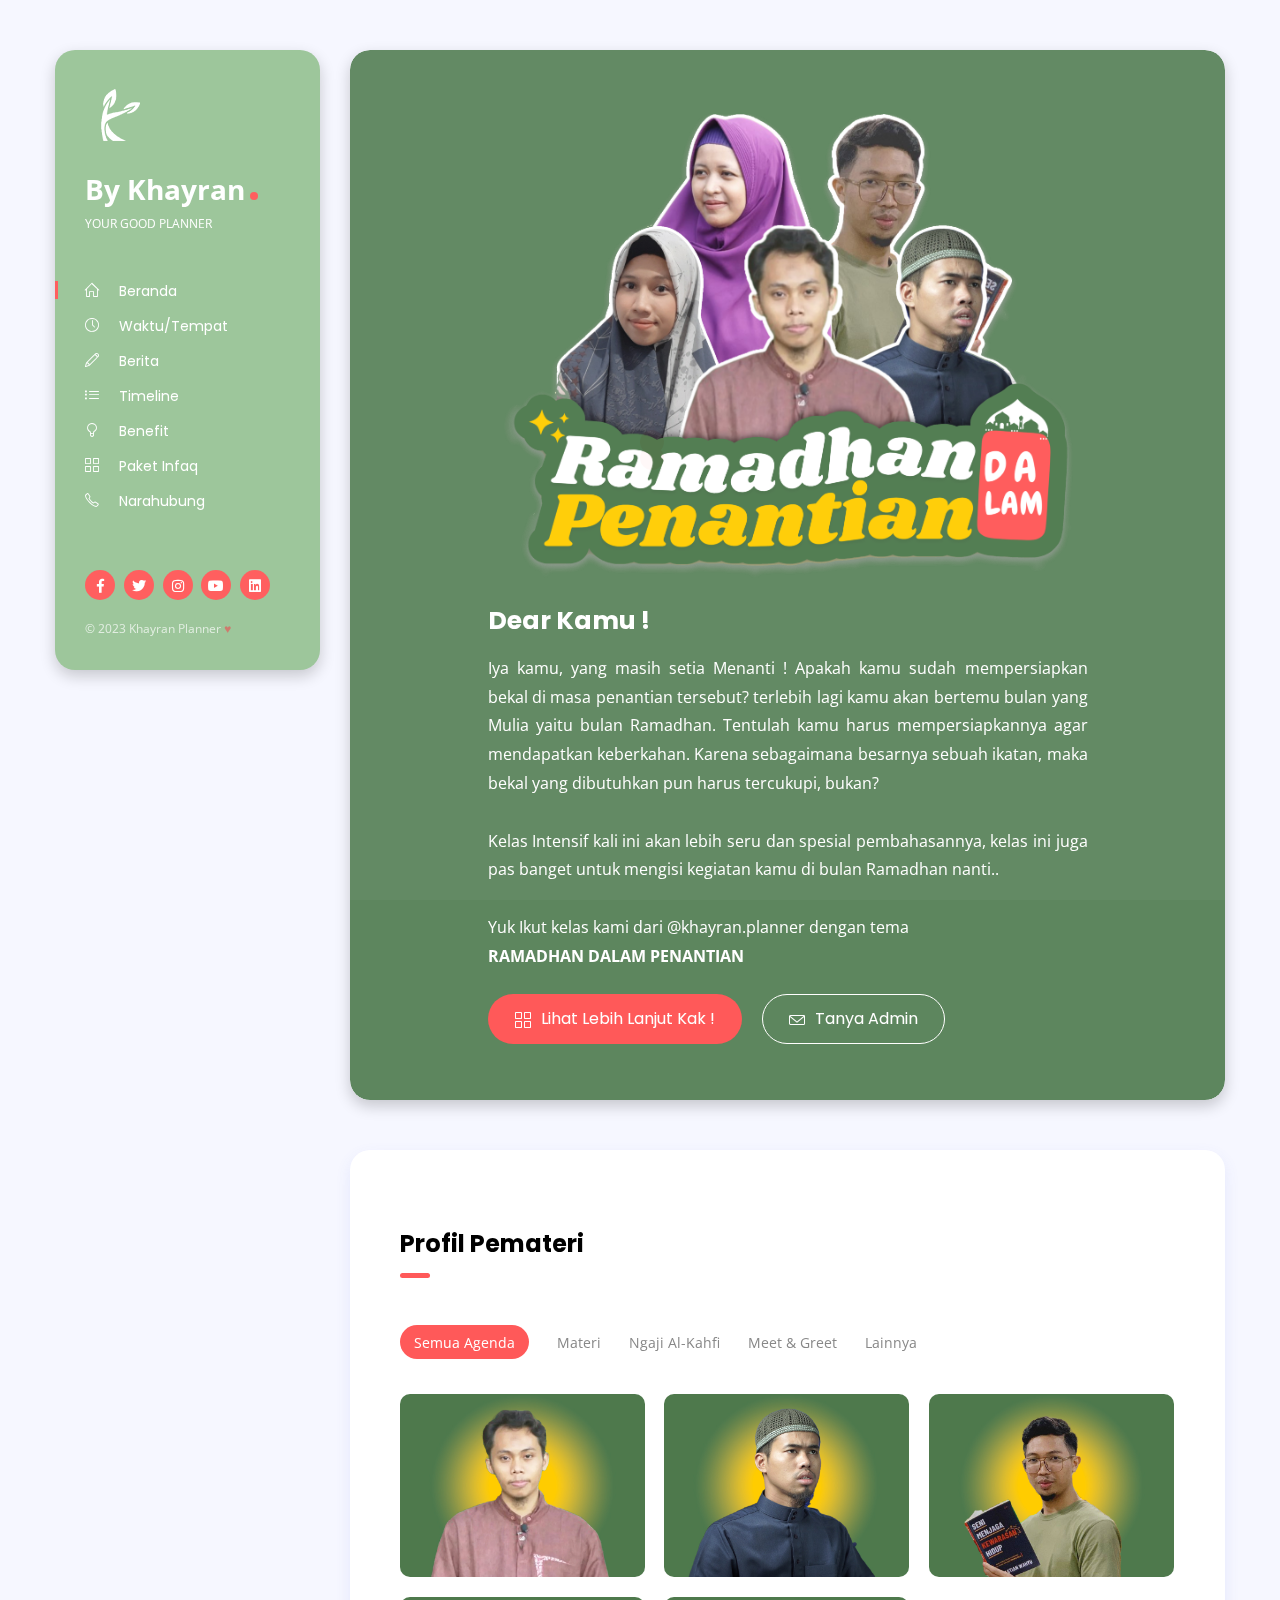
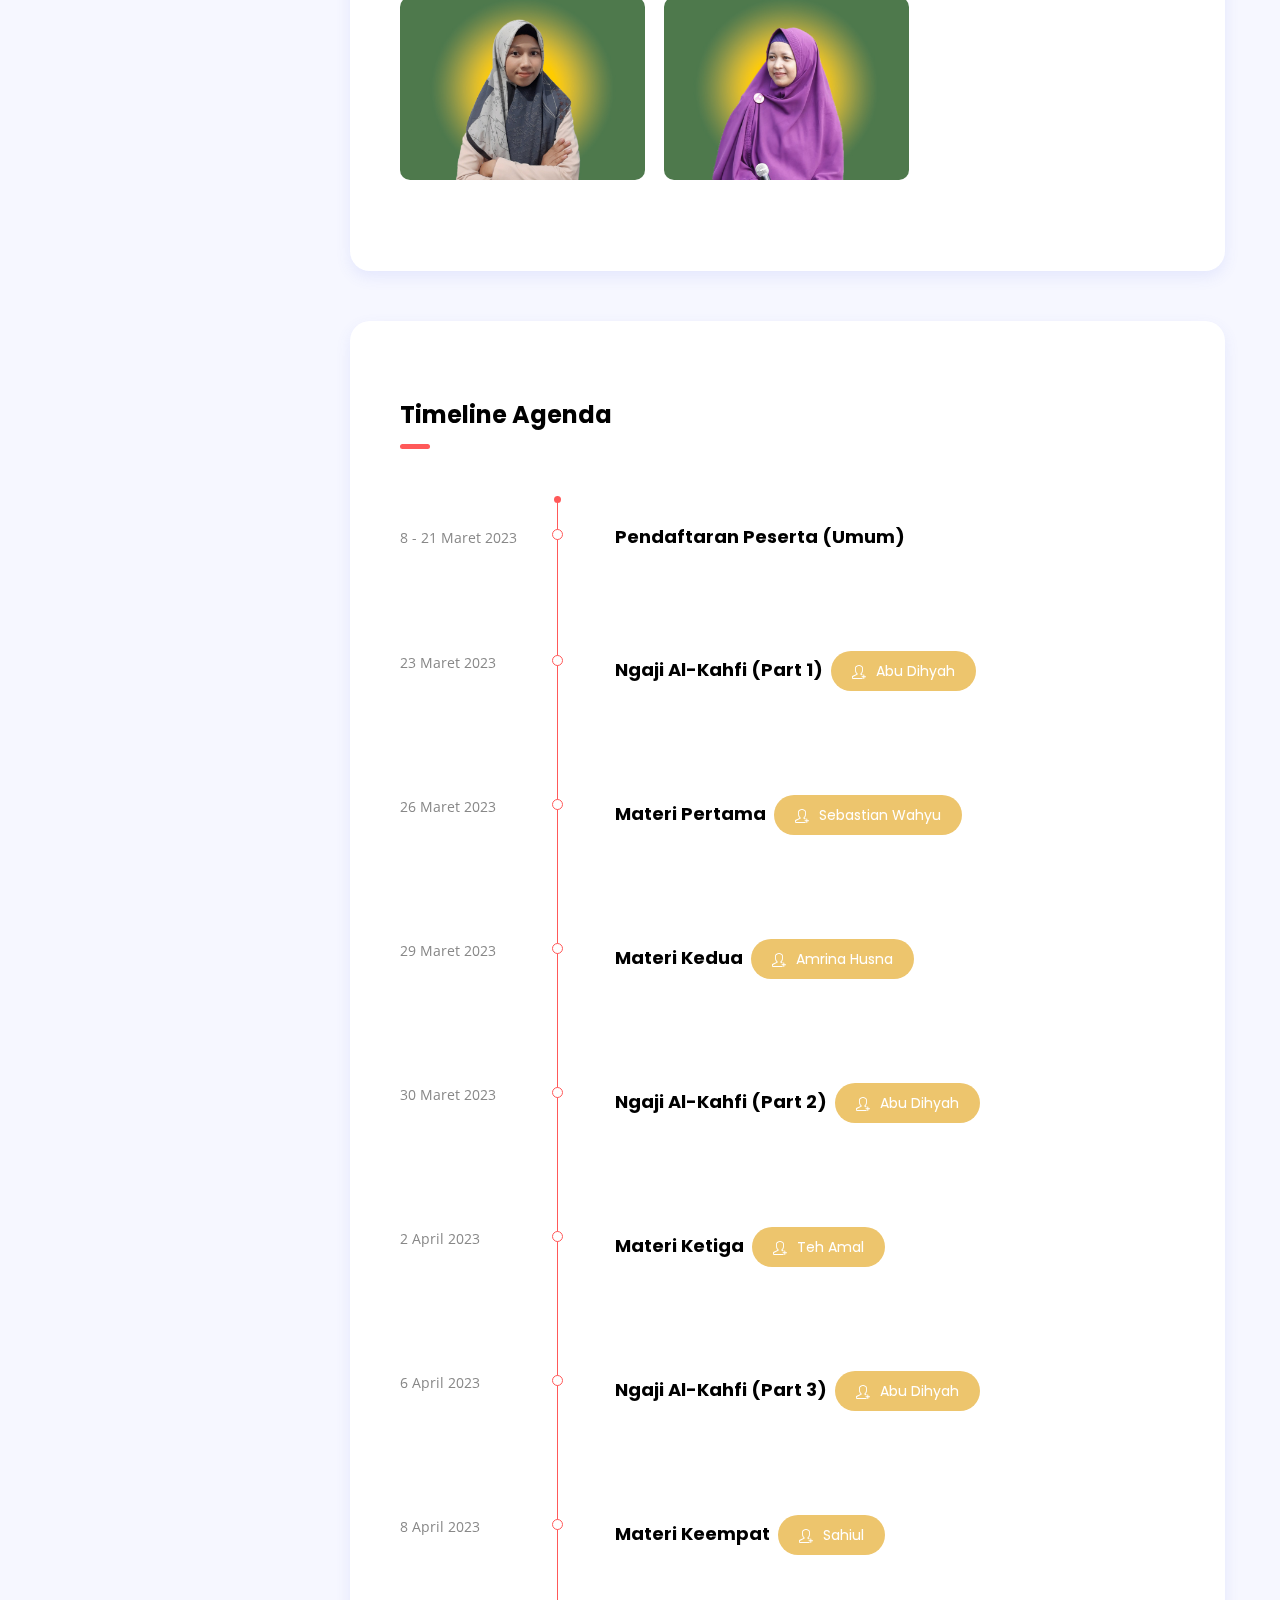
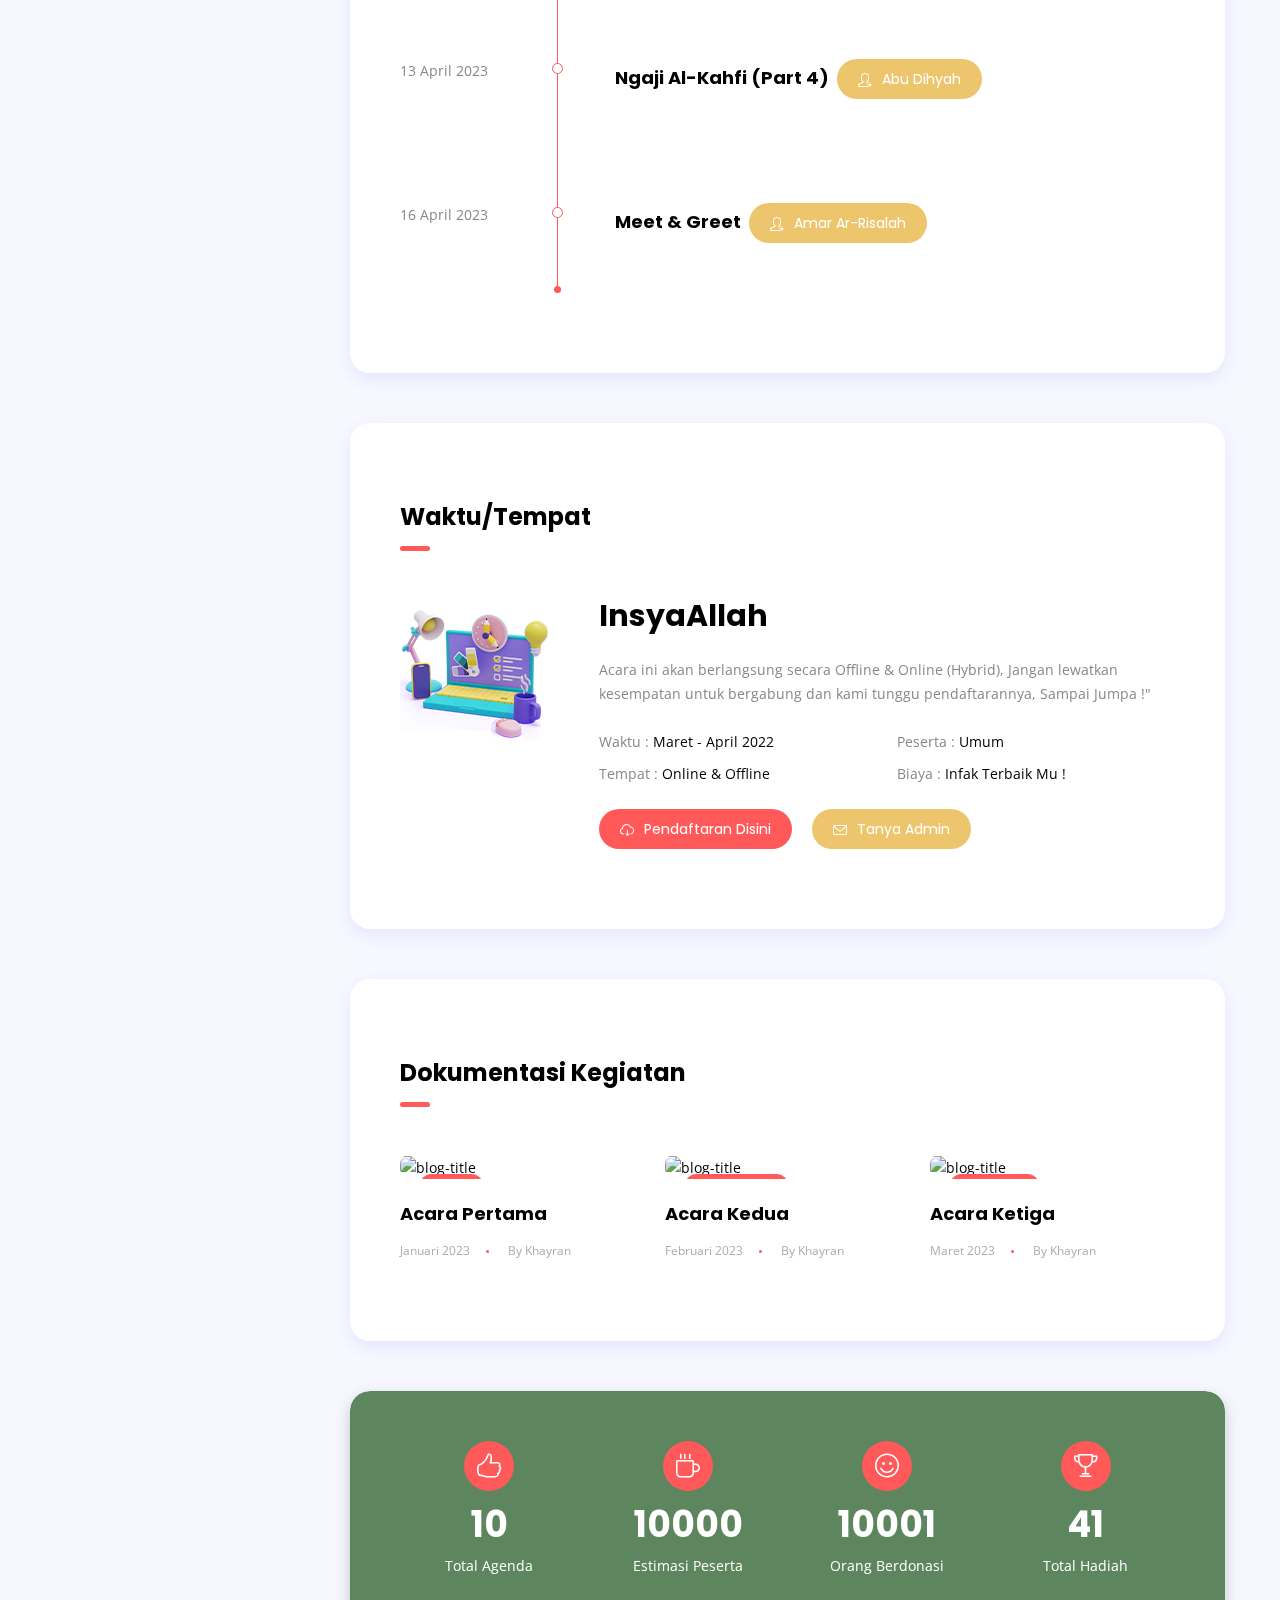
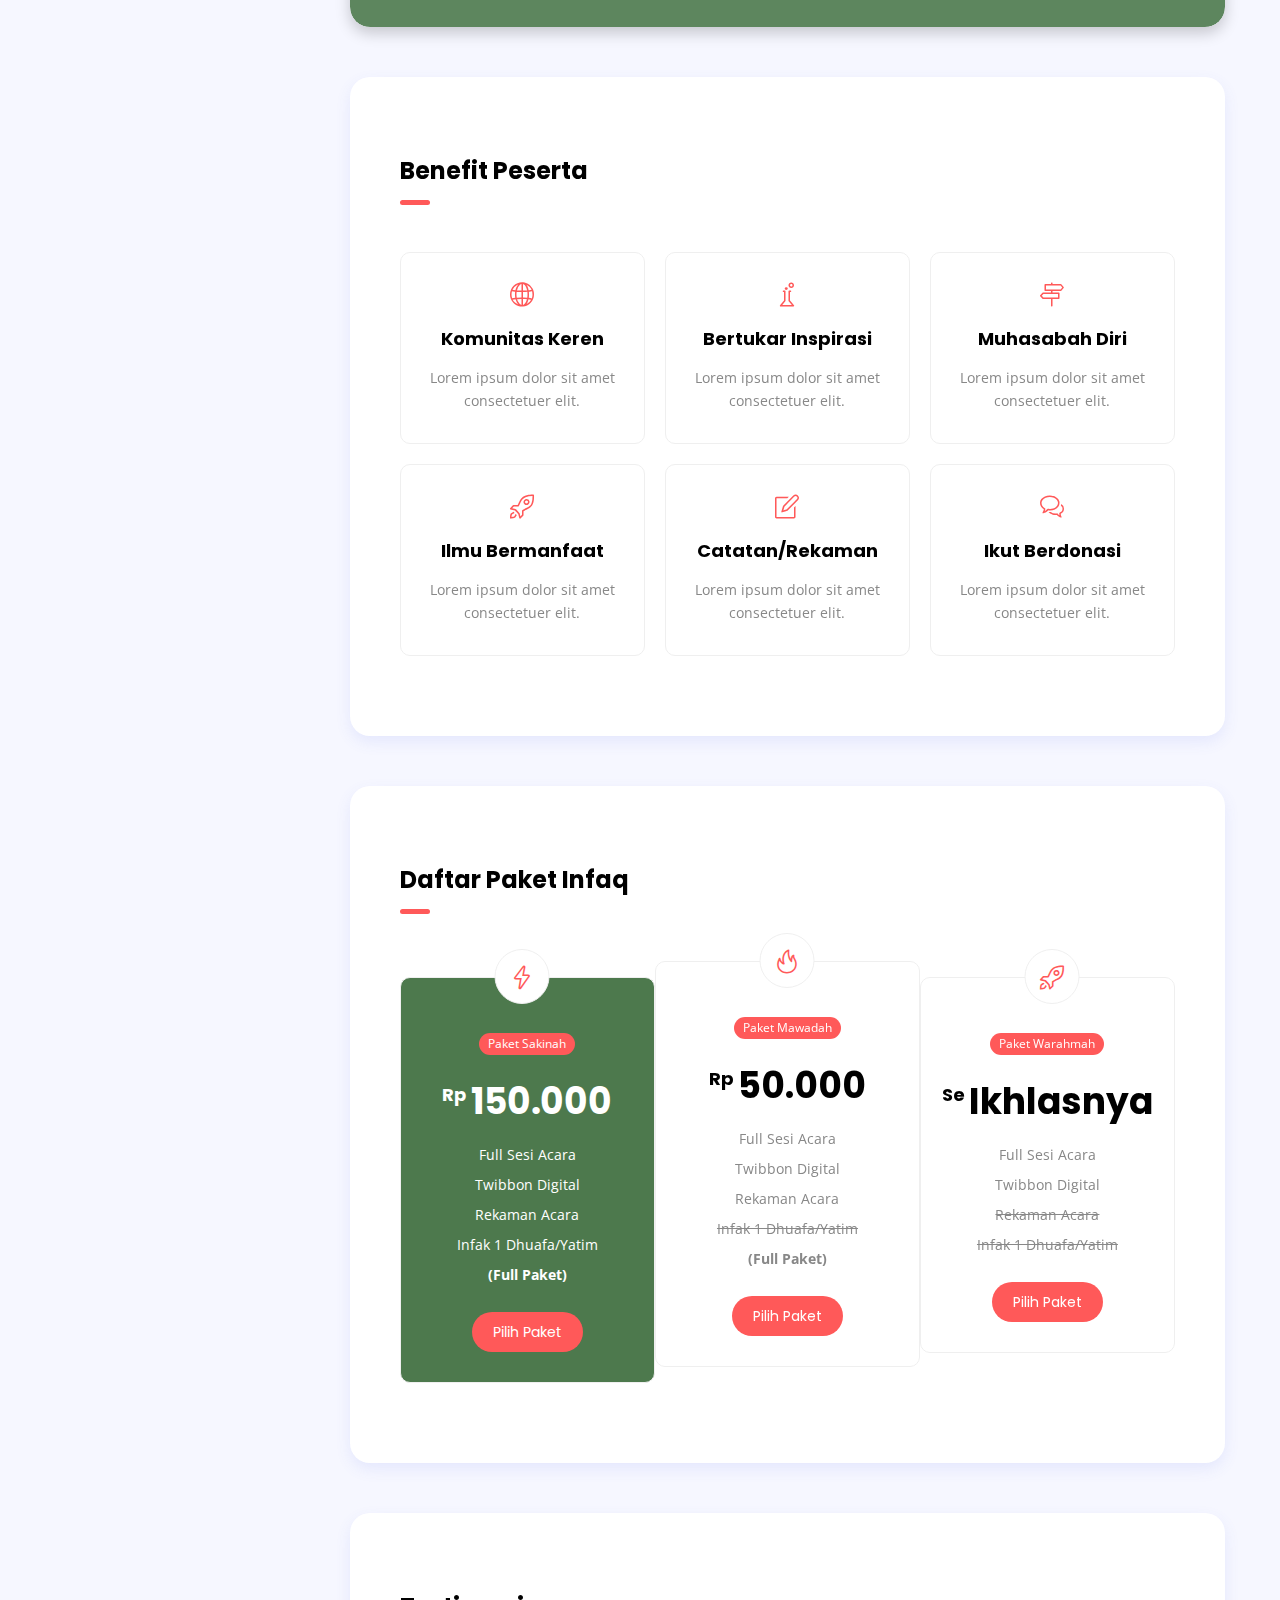
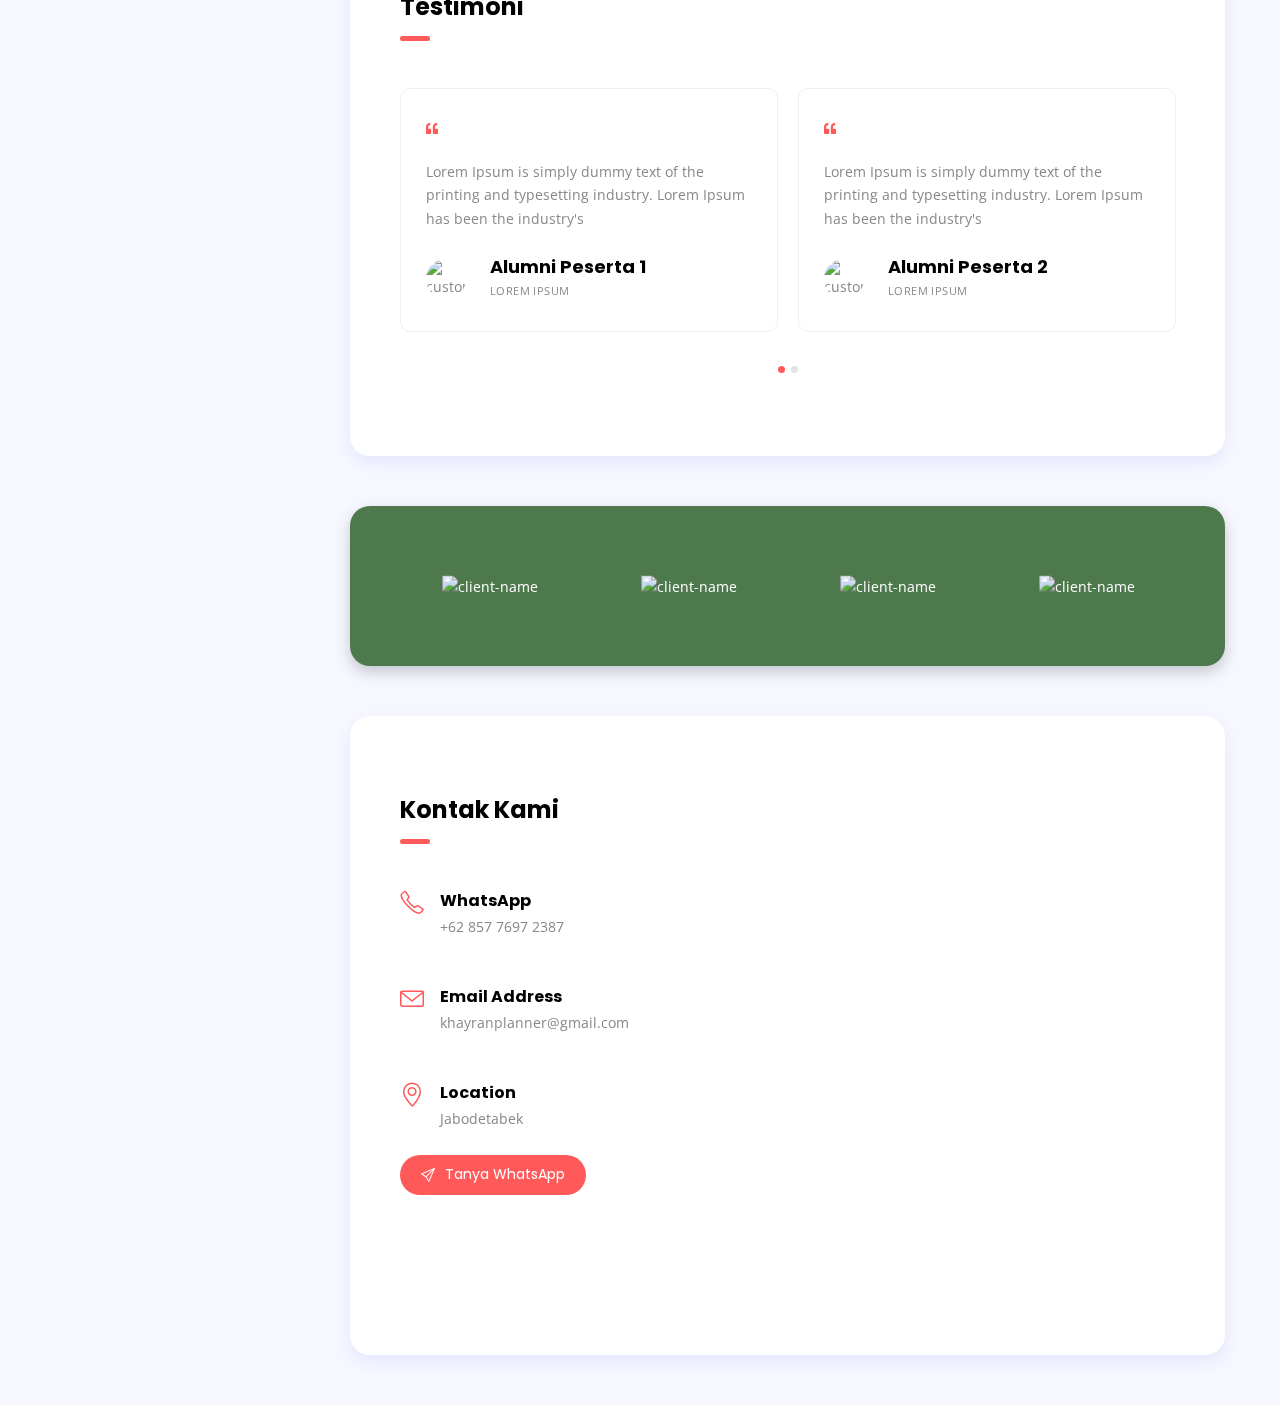
==== commit bfc475ba: "Update index.html" ====
--- a/index.html
+++ b/index.html
@@ -136,7 +136,7 @@
 				
 				<!-- portfolio item -->
 				<div class="col-md-4 col-sm-6 grid-item design video">
-					<a href="pages/amar-risalah.html">
+					<a href="https://instagram.com/risalah_amar?igshid=YmMyMTA2M2Y=">
 						<div class="portfolio-item">
 							<div class="details">
 								<h4 class="title">Amar Ar-Risalah</h4>
@@ -170,7 +170,7 @@
 
 				<!-- portfolio item -->
 				<div class="col-md-4 col-sm-6 grid-item branding">
-					<a href="pages/sebastian-wahyu.html">
+					<a href="https://instagram.com/sebastianwahyu_?igshid=YmMyMTA2M2Y=">
 						<div class="portfolio-item">
 							<div class="details">
 								<h4 class="title">Sebastian Wahyu</h4>
@@ -187,7 +187,7 @@
 
 				<!-- portfolio item -->
 				<div class="col-md-4 col-sm-6 grid-item branding">
-					<a href="pages/amrina-husna.html">
+					<a href="https://instagram.com/amrina_hsa?igshid=YmMyMTA2M2Y=">
 						<div class="portfolio-item">
 							<div class="details">
 								<h4 class="title">Amrina Husna</h4>
@@ -204,7 +204,7 @@
 
 				<!-- portfolio item -->
 				<div class="col-md-4 col-sm-6 grid-item branding">
-					<a href="pages/teh-amal.html">
+					<a href="https://instagram.com/hebadaragema?igshid=YmMyMTA2M2Y=">
 						<div class="portfolio-item">
 							<div class="details">
 								<h4 class="title">Teh Amal</h4>
@@ -245,7 +245,7 @@
 						<span>23 Maret 2023</span>
 					</div>
 					<div class="body">
-						<h4 class="mt-0">Ngaji Al-Kahfi (Part 1)&nbsp;&nbsp;<a href="pages/abu-dihyah.html" class="btn btn-alt mt-2 mt-md-0 mt-xs-2"><i class="icon-user-follow"></i>Abu Dihyah</a></h4>
+						<h4 class="mt-0">Ngaji Al-Kahfi (Part 1)&nbsp;&nbsp;<a href="https://instagram.com/abu.dihyah?igshid=YmMyMTA2M2Y=" class="btn btn-alt mt-2 mt-md-0 mt-xs-2"><i class="icon-user-follow"></i>Abu Dihyah</a></h4>
 					</div>
 				</div>
 
@@ -254,7 +254,7 @@
 						<span>26 Maret 2023</span>
 					</div>
 					<div class="body">
-						<h4 class="mt-0">Materi Pertama&nbsp;&nbsp;<a href="pages/sebastian-wahyu.html" class="btn btn-alt mt-2 mt-md-0 mt-xs-2"><i class="icon-user-follow"></i>Sebastian Wahyu</a></h4>
+						<h4 class="mt-0">Materi Pertama&nbsp;&nbsp;<a href="https://instagram.com/sebastianwahyu_?igshid=YmMyMTA2M2Y=" class="btn btn-alt mt-2 mt-md-0 mt-xs-2"><i class="icon-user-follow"></i>Sebastian Wahyu</a></h4>
 					</div>
 				</div>
 
@@ -263,7 +263,7 @@
 						<span>29 Maret 2023</span>
 					</div>
 					<div class="body">
-						<h4 class="mt-0">Materi Kedua&nbsp;&nbsp;<a href="pages/amrina-husna.html" class="btn btn-alt mt-2 mt-md-0 mt-xs-2"><i class="icon-user-follow"></i>Amrina Husna</a></h4>
+						<h4 class="mt-0">Materi Kedua&nbsp;&nbsp;<a href="https://instagram.com/amrina_hsa?igshid=YmMyMTA2M2Y=" class="btn btn-alt mt-2 mt-md-0 mt-xs-2"><i class="icon-user-follow"></i>Amrina Husna</a></h4>
 					</div>
 				</div>
 
@@ -272,7 +272,7 @@
 						<span>30 Maret 2023</span>
 					</div>
 					<div class="body">
-						<h4 class="mt-0">Ngaji Al-Kahfi (Part 2)&nbsp;&nbsp;<a href="pages/abu-dihyah.html" class="btn btn-alt mt-2 mt-md-0 mt-xs-2"><i class="icon-user-follow"></i>Abu Dihyah</a></h4>
+						<h4 class="mt-0">Ngaji Al-Kahfi (Part 2)&nbsp;&nbsp;<a href="https://instagram.com/abu.dihyah?igshid=YmMyMTA2M2Y=" class="btn btn-alt mt-2 mt-md-0 mt-xs-2"><i class="icon-user-follow"></i>Abu Dihyah</a></h4>
 					</div>
 				</div>
 
@@ -281,7 +281,7 @@
 						<span>2 April 2023</span>
 					</div>
 					<div class="body">
-						<h4 class="mt-0">Materi Ketiga&nbsp;&nbsp;<a href="pages/teh-amal.html" class="btn btn-alt mt-2 mt-md-0 mt-xs-2"><i class="icon-user-follow"></i>Teh Amal</a></h4>
+						<h4 class="mt-0">Materi Ketiga&nbsp;&nbsp;<a href="https://instagram.com/hebadaragema?igshid=YmMyMTA2M2Y=" class="btn btn-alt mt-2 mt-md-0 mt-xs-2"><i class="icon-user-follow"></i>Teh Amal</a></h4>
 					</div>
 				</div>
 
@@ -317,7 +317,7 @@
 						<span>16 April 2023</span>
 					</div>
 					<div class="body">
-						<h4 class="mt-0">Meet & Greet&nbsp;&nbsp;<a href="pages/amar-risalah.html" class="btn btn-alt mt-2 mt-md-0 mt-xs-2"><i class="icon-user-follow"></i>Amar Ar-Risalah</a></h4>
+						<h4 class="mt-0">Meet & Greet&nbsp;&nbsp;<a href="https://instagram.com/risalah_amar?igshid=YmMyMTA2M2Y=" class="btn btn-alt mt-2 mt-md-0 mt-xs-2"><i class="icon-user-follow"></i>Amar Ar-Risalah</a></h4>
 					</div>
 				</div>
 
--- a/css/style.css
+++ b/css/style.css
@@ -304,7 +304,7 @@
 }
 
 .mobile-header {
-  background: #add8ab;
+  background: #4d794d;
   border-radius: 20px;
   display: none;
   -webkit-transform: translateX(0);
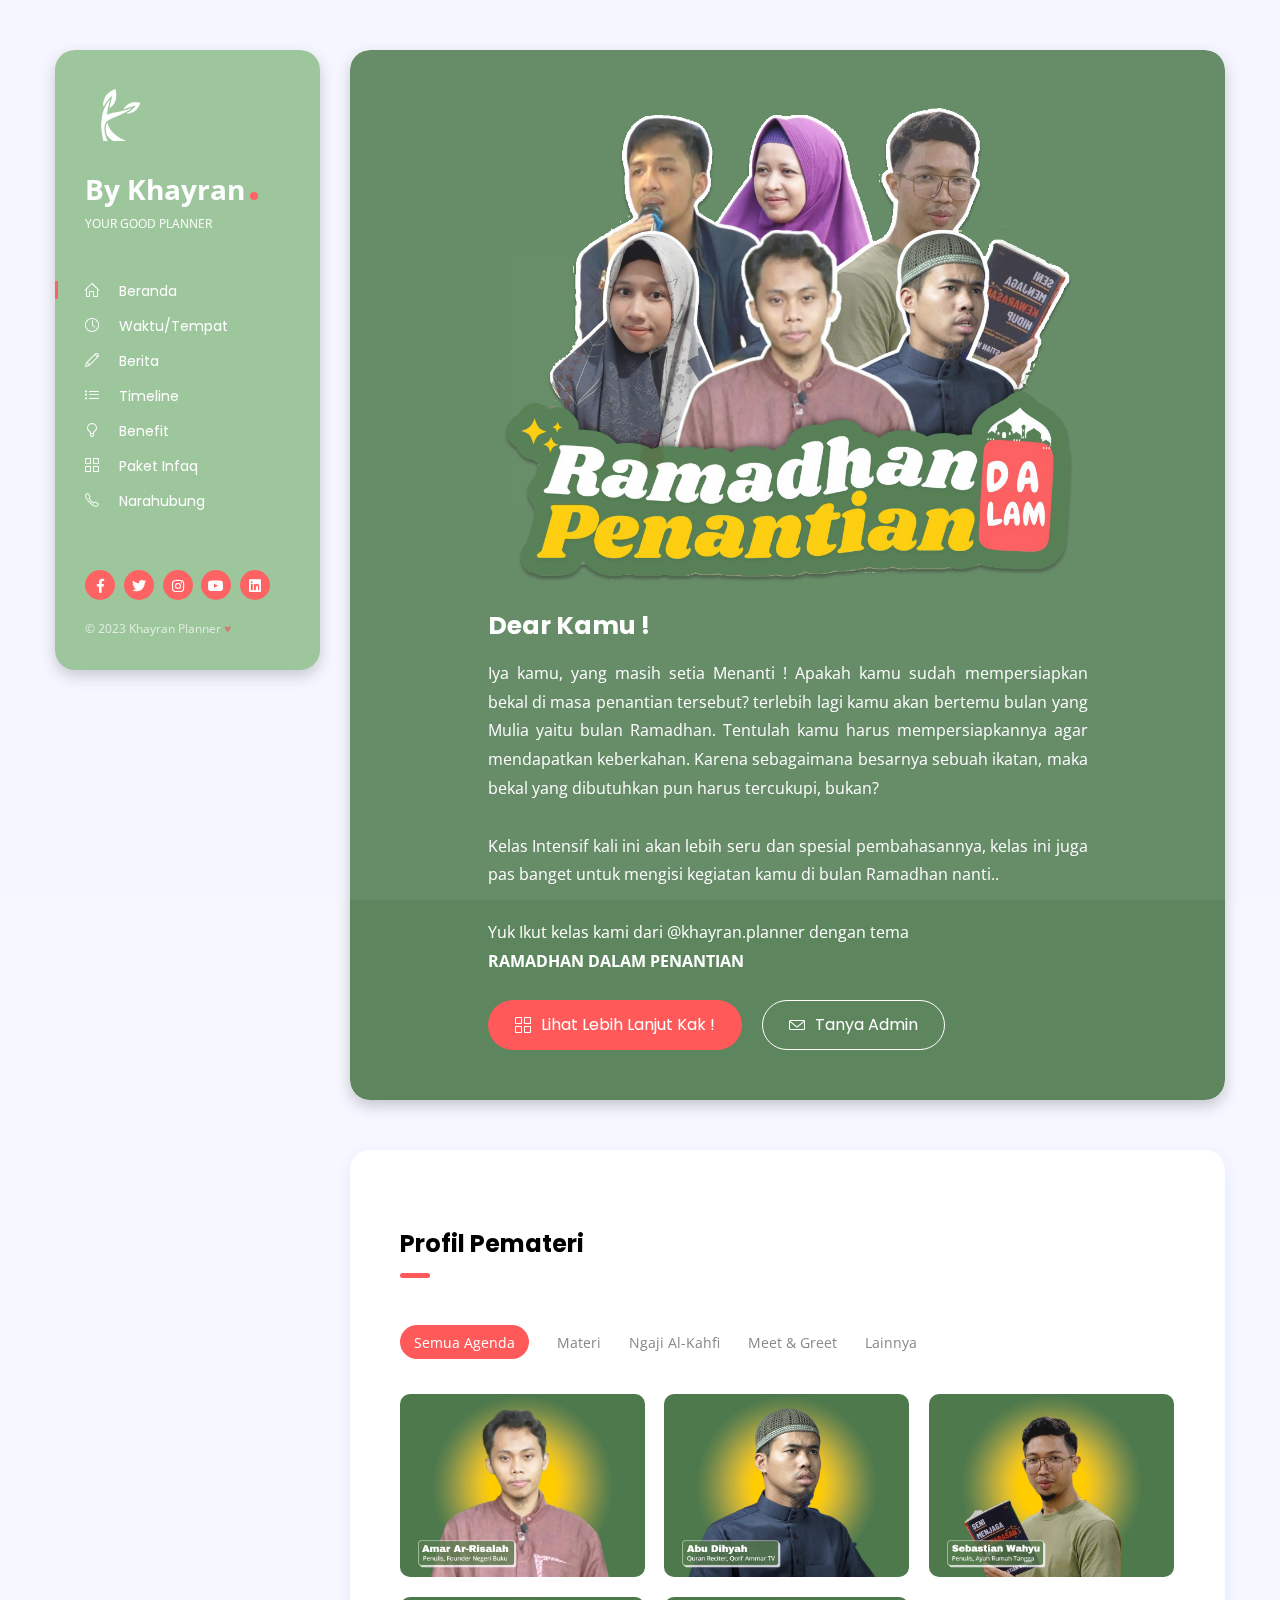
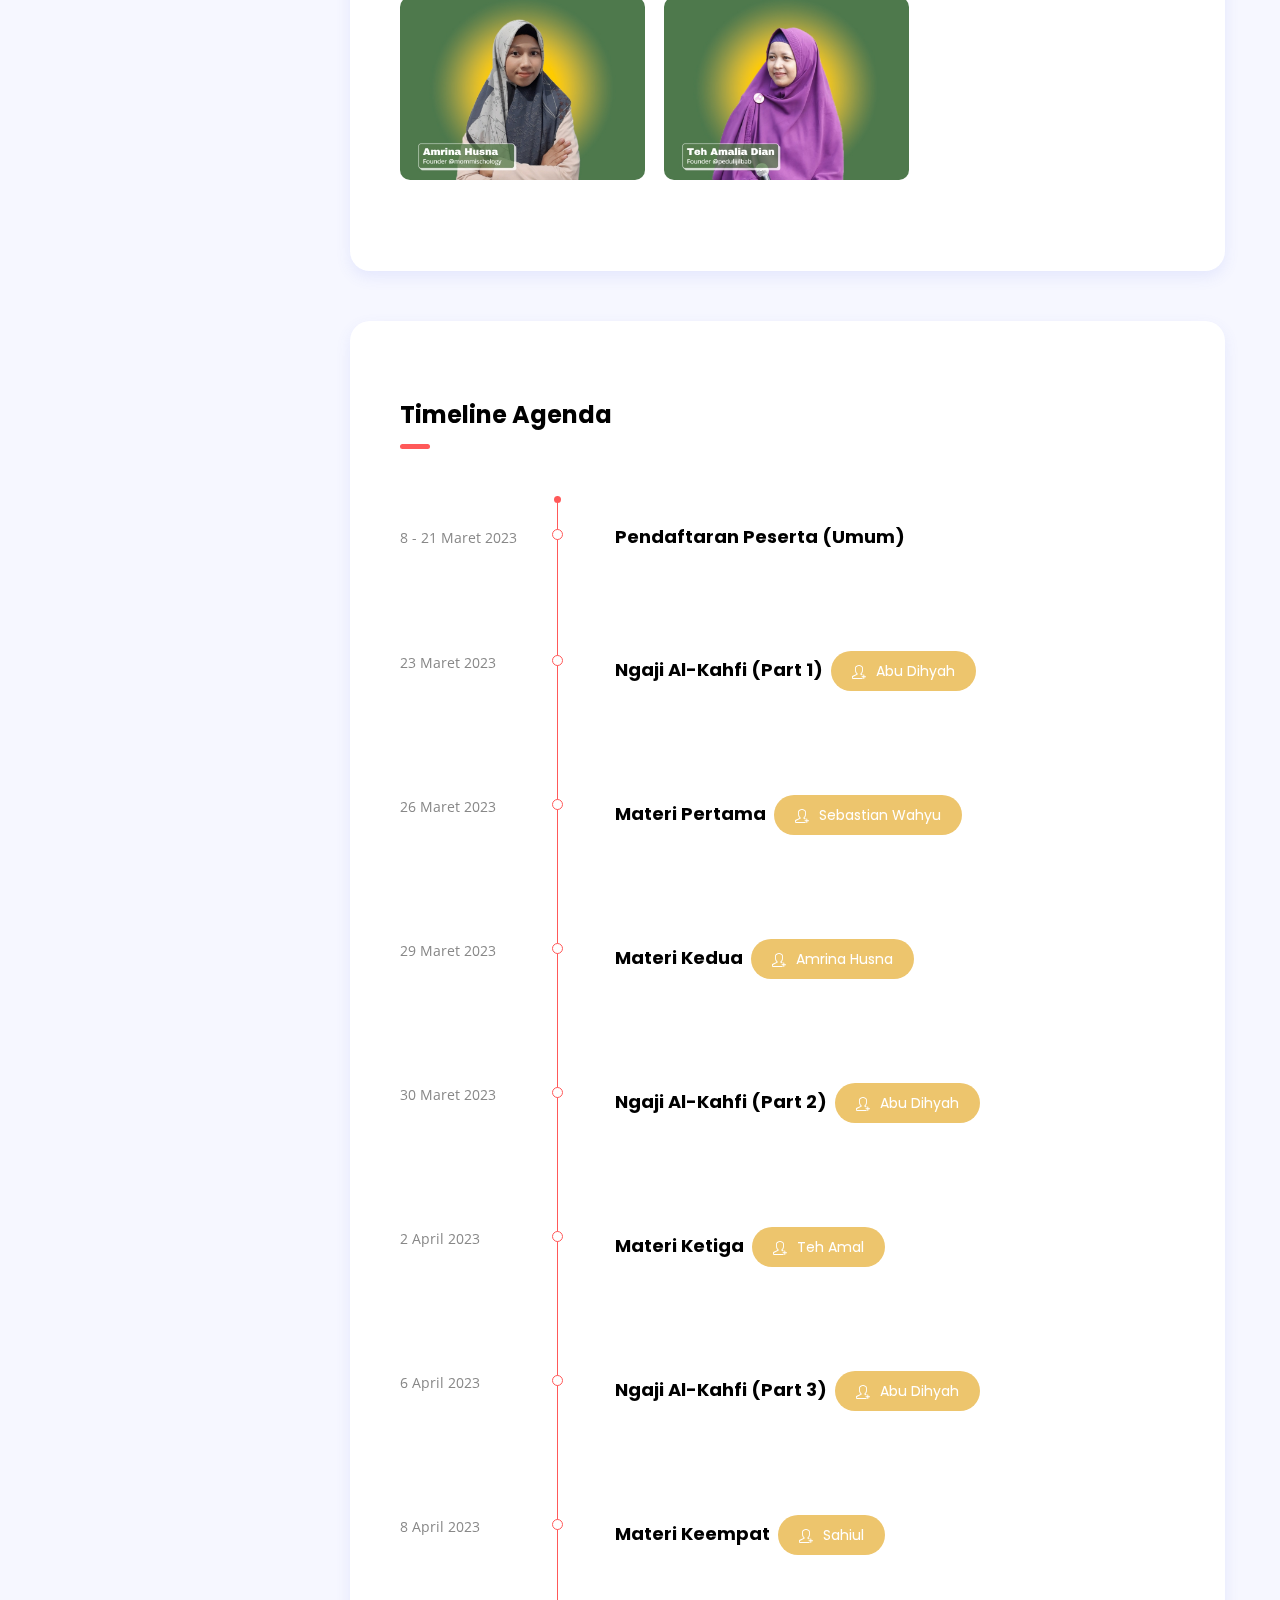
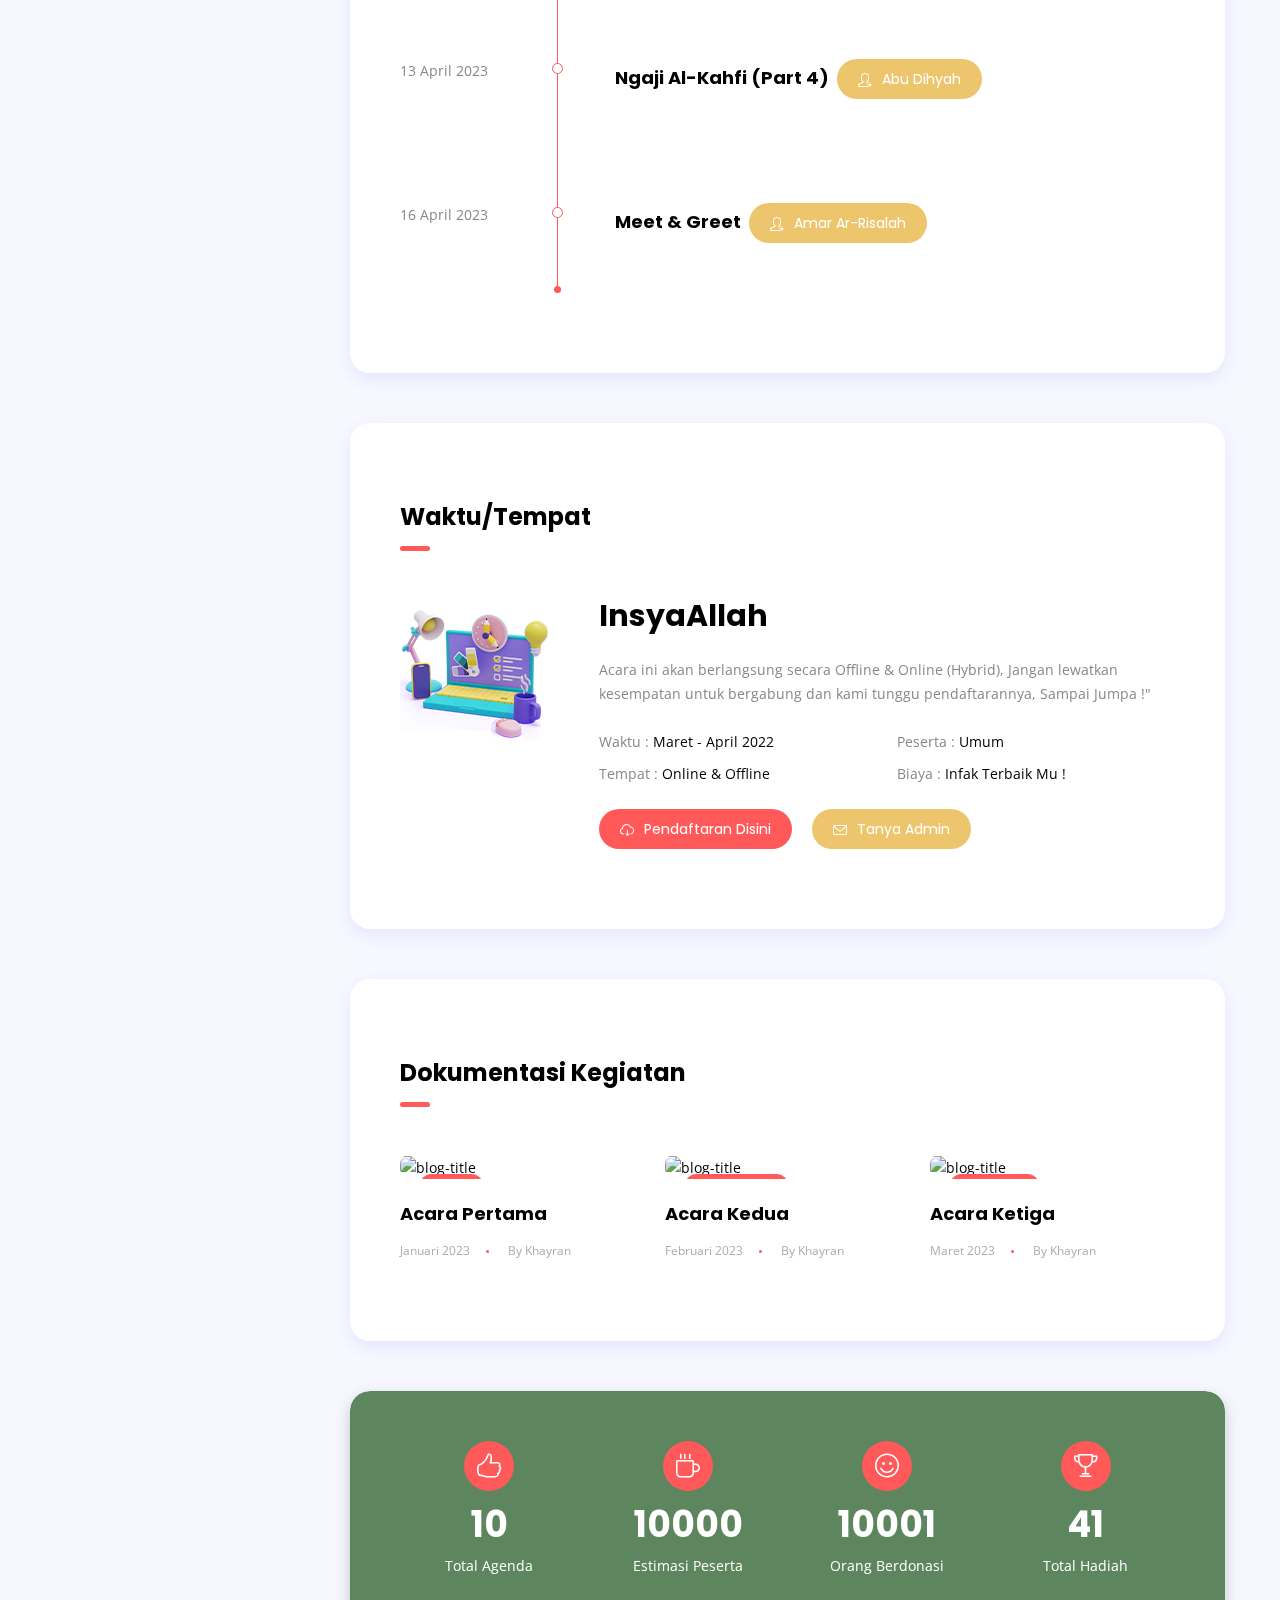
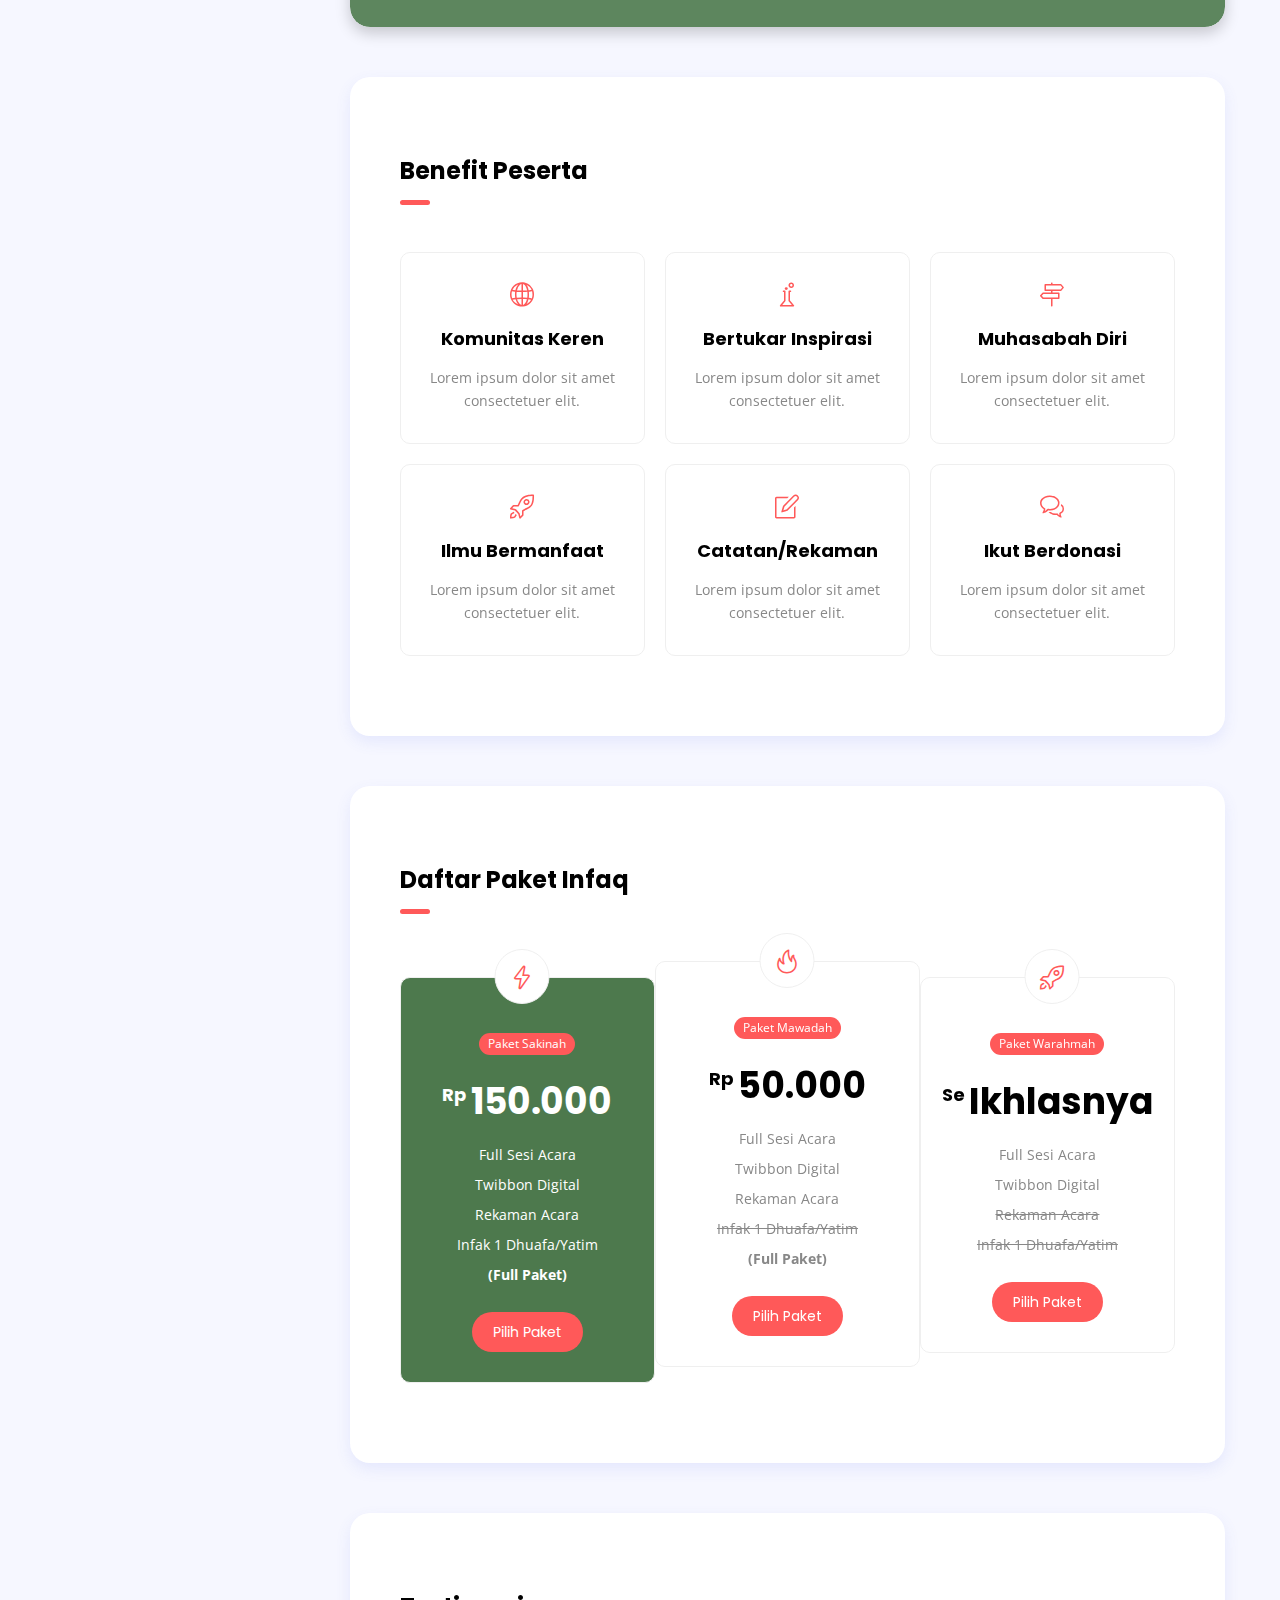
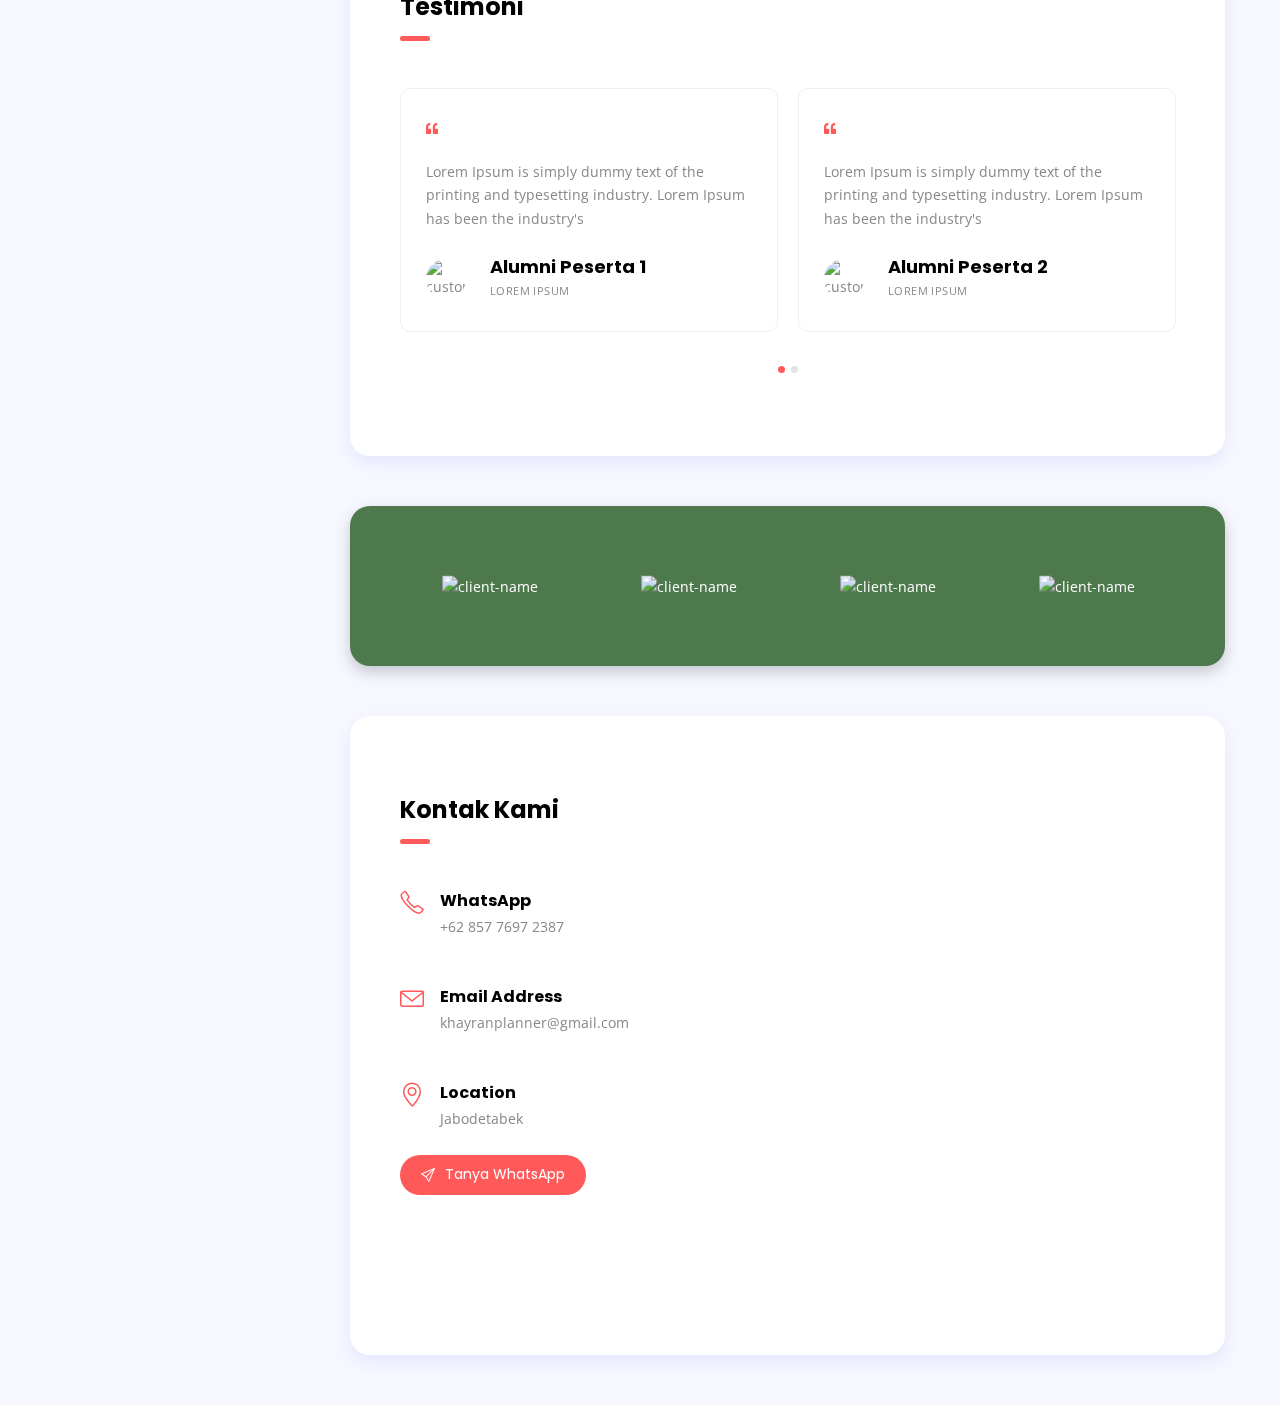
==== commit 0b7dbfcd: "Update index.html" ====
--- a/index.html
+++ b/index.html
@@ -96,7 +96,7 @@
 		<!-- section hero -->
 		<section class="hero background parallax shadow-dark d-flex align-items-center" id="home" data-image-src="#">
 			<div class="cta mx-auto mt-2">
-				<a href="#"><img src="images/poster.png" alt="Khayran Planner" /></a>
+				<a href="#"><img src="images/poster1.png" alt="Khayran Planner" /></a>
 				<br><br><h1 class="mt-0 mb-4">Dear Kamu !</h1>
 				<p align="justify" class="mb-4">Iya kamu, yang masih setia Menanti ! Apakah kamu sudah mempersiapkan bekal di masa penantian tersebut? terlebih lagi kamu akan bertemu bulan yang Mulia yaitu bulan Ramadhan. Tentulah kamu harus mempersiapkannya agar mendapatkan keberkahan. Karena sebagaimana besarnya sebuah ikatan, maka bekal yang dibutuhkan pun harus tercukupi, bukan? <br><br>Kelas Intensif kali ini akan lebih seru dan spesial pembahasannya, kelas ini juga pas banget untuk mengisi kegiatan kamu di bulan Ramadhan nanti..<br><br>Yuk Ikut kelas kami dari @khayran.planner dengan tema<br><b>RAMADHAN DALAM PENANTIAN</b></p>
 				<a href="pages/deskripsi.html" class="btn btn-default btn-lg mr-3"><i class="icon-grid"></i>Lihat Lebih Lanjut Kak !</a>
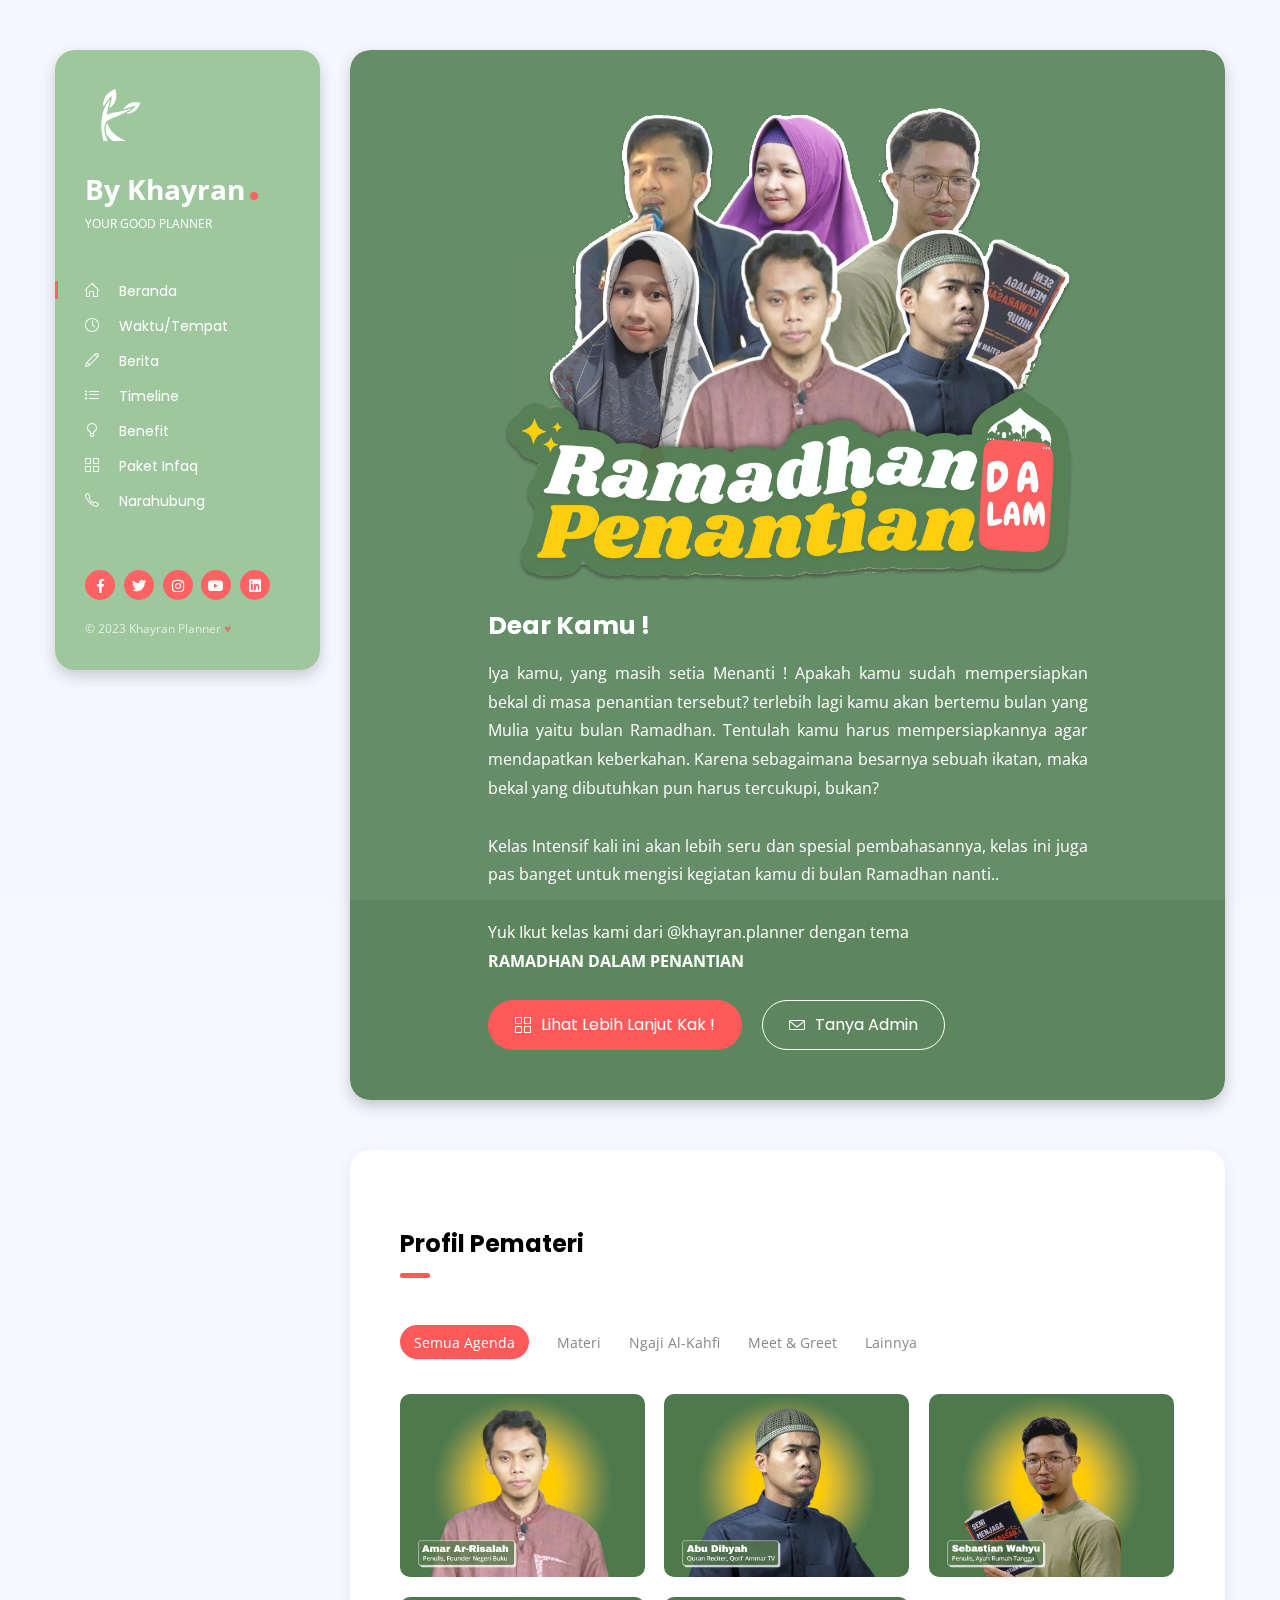
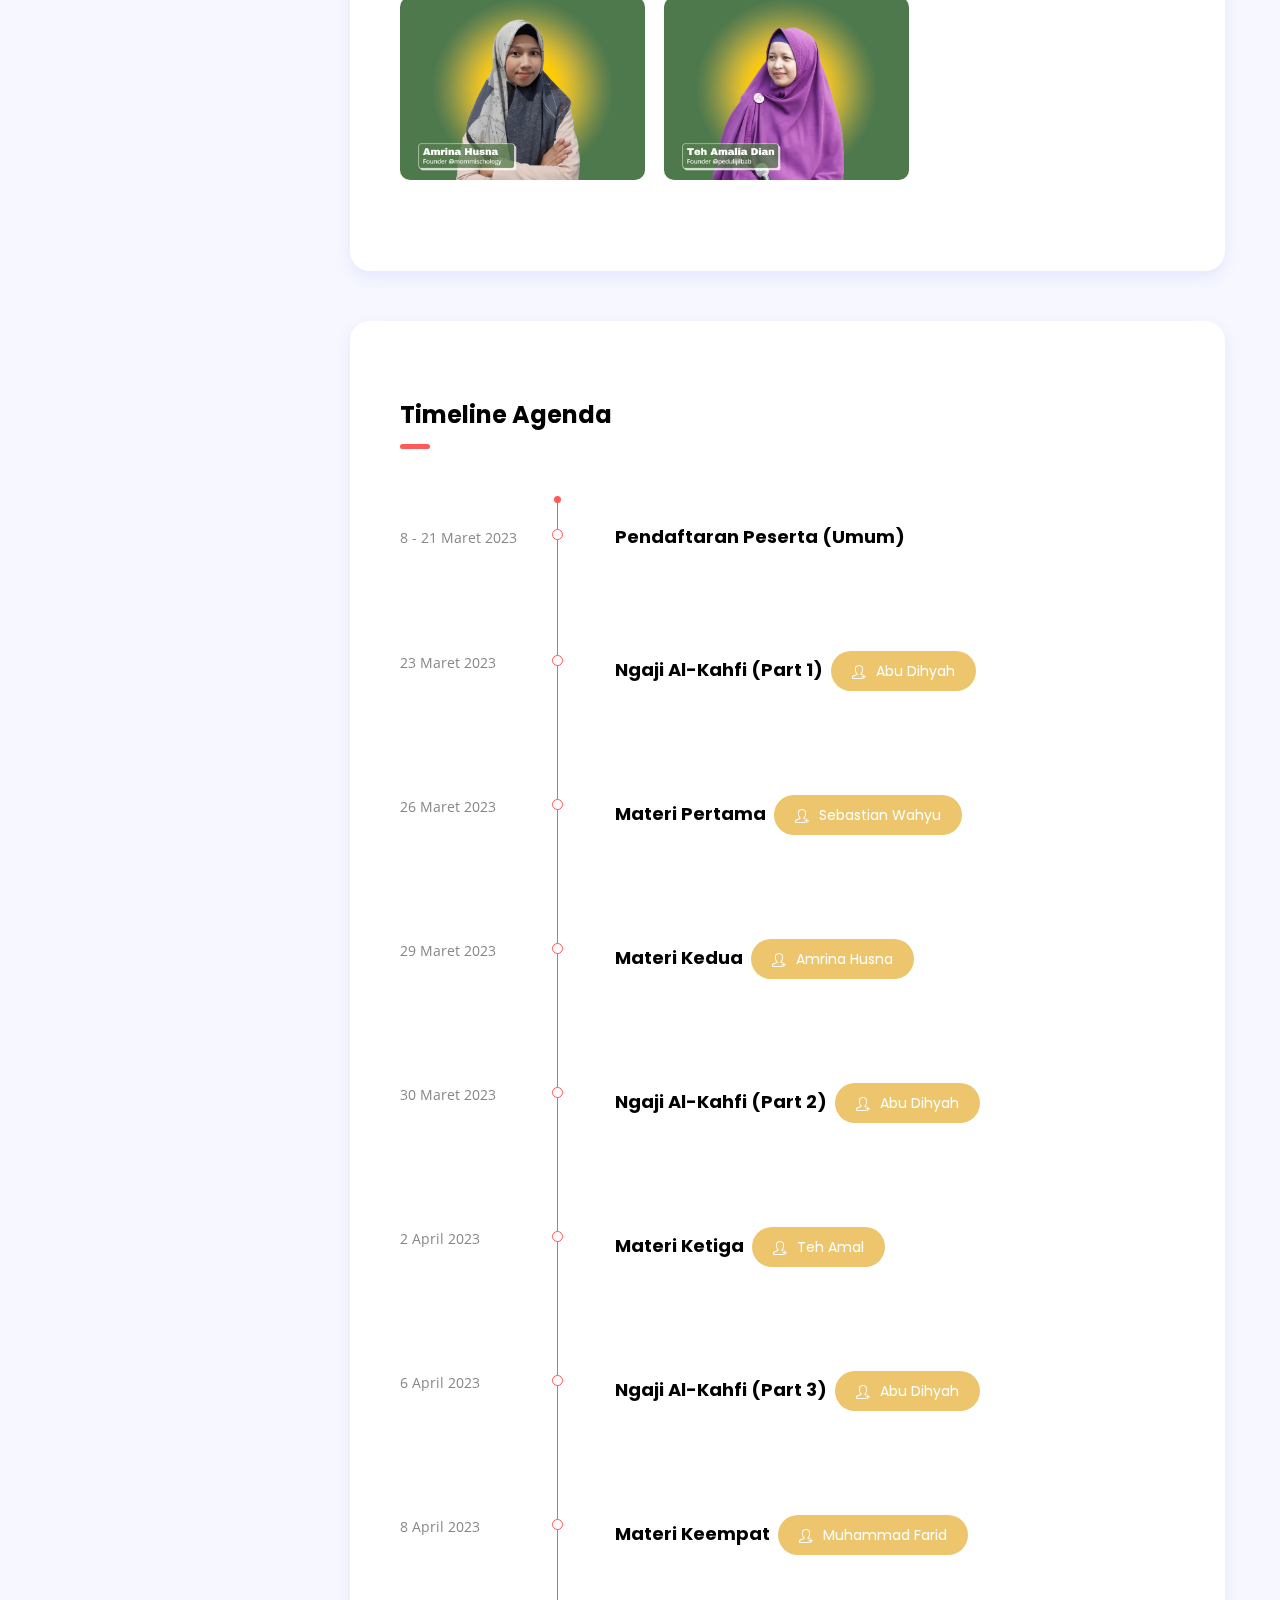
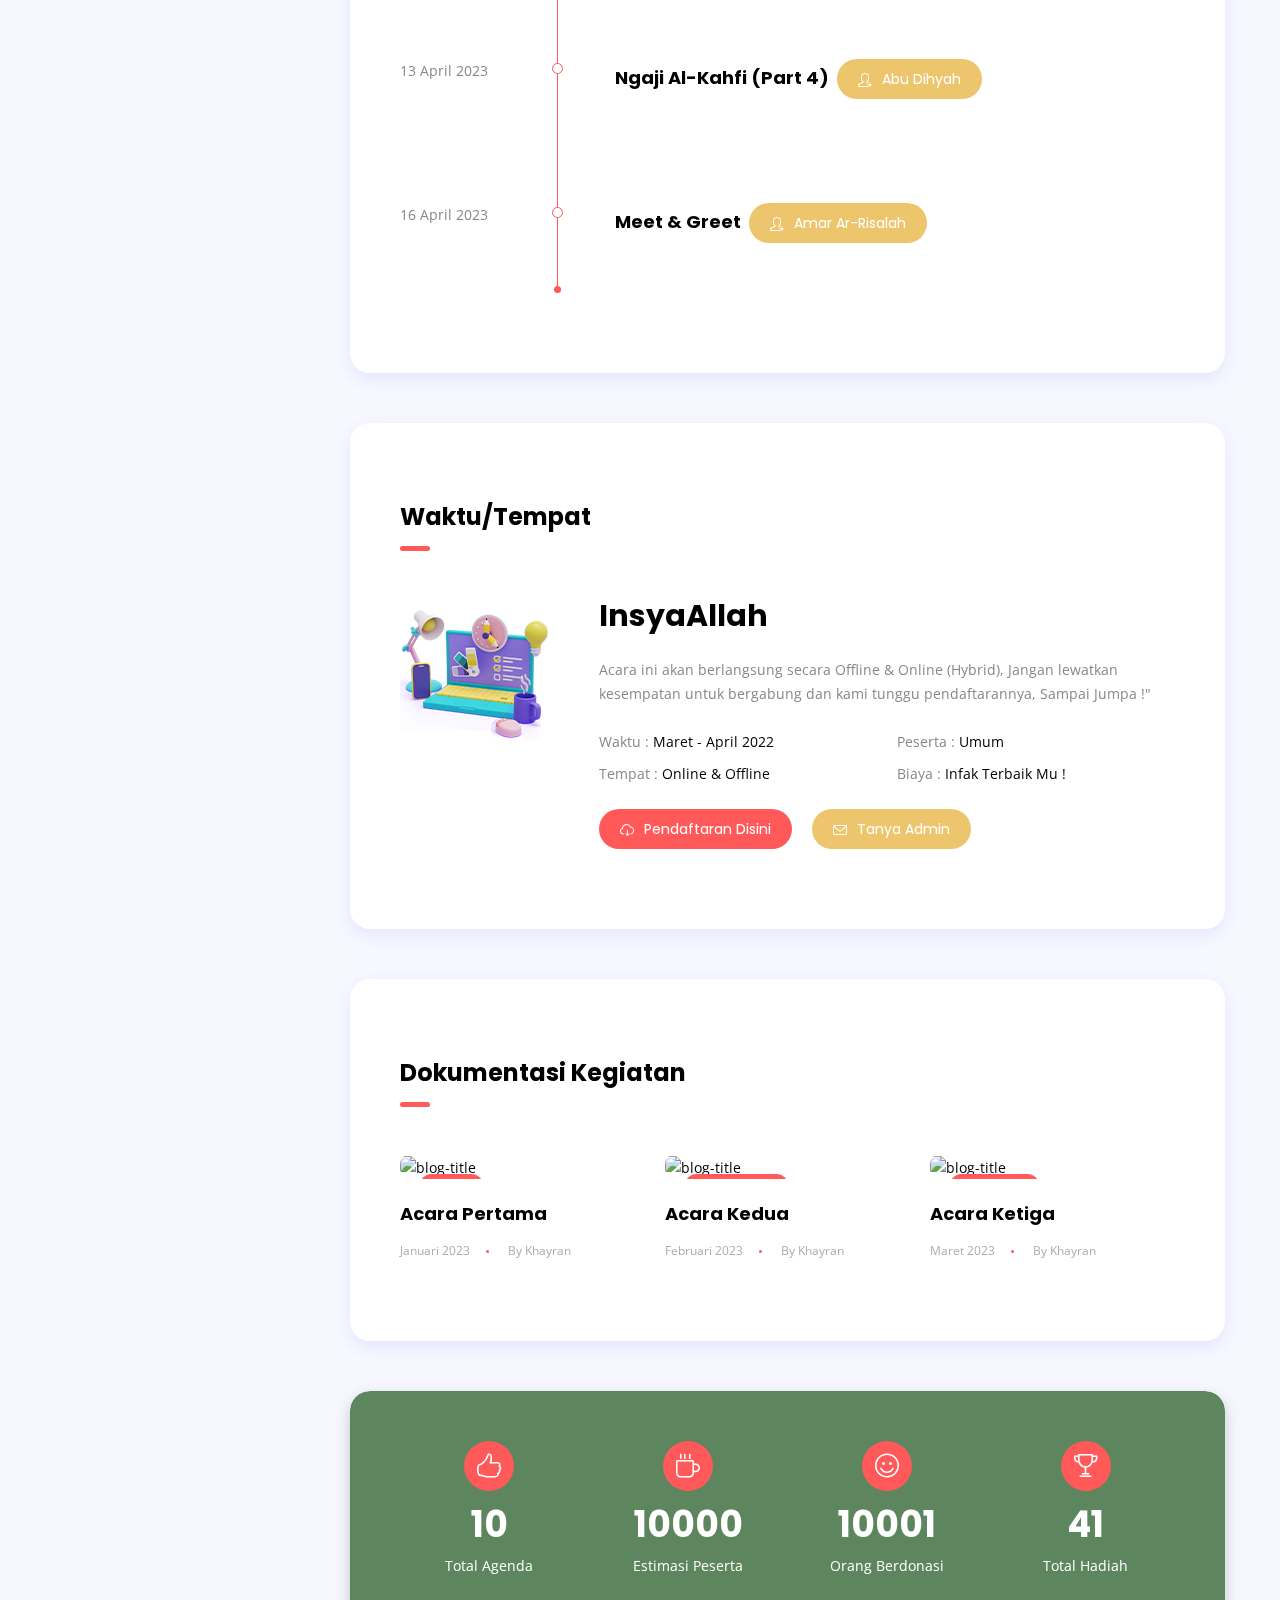
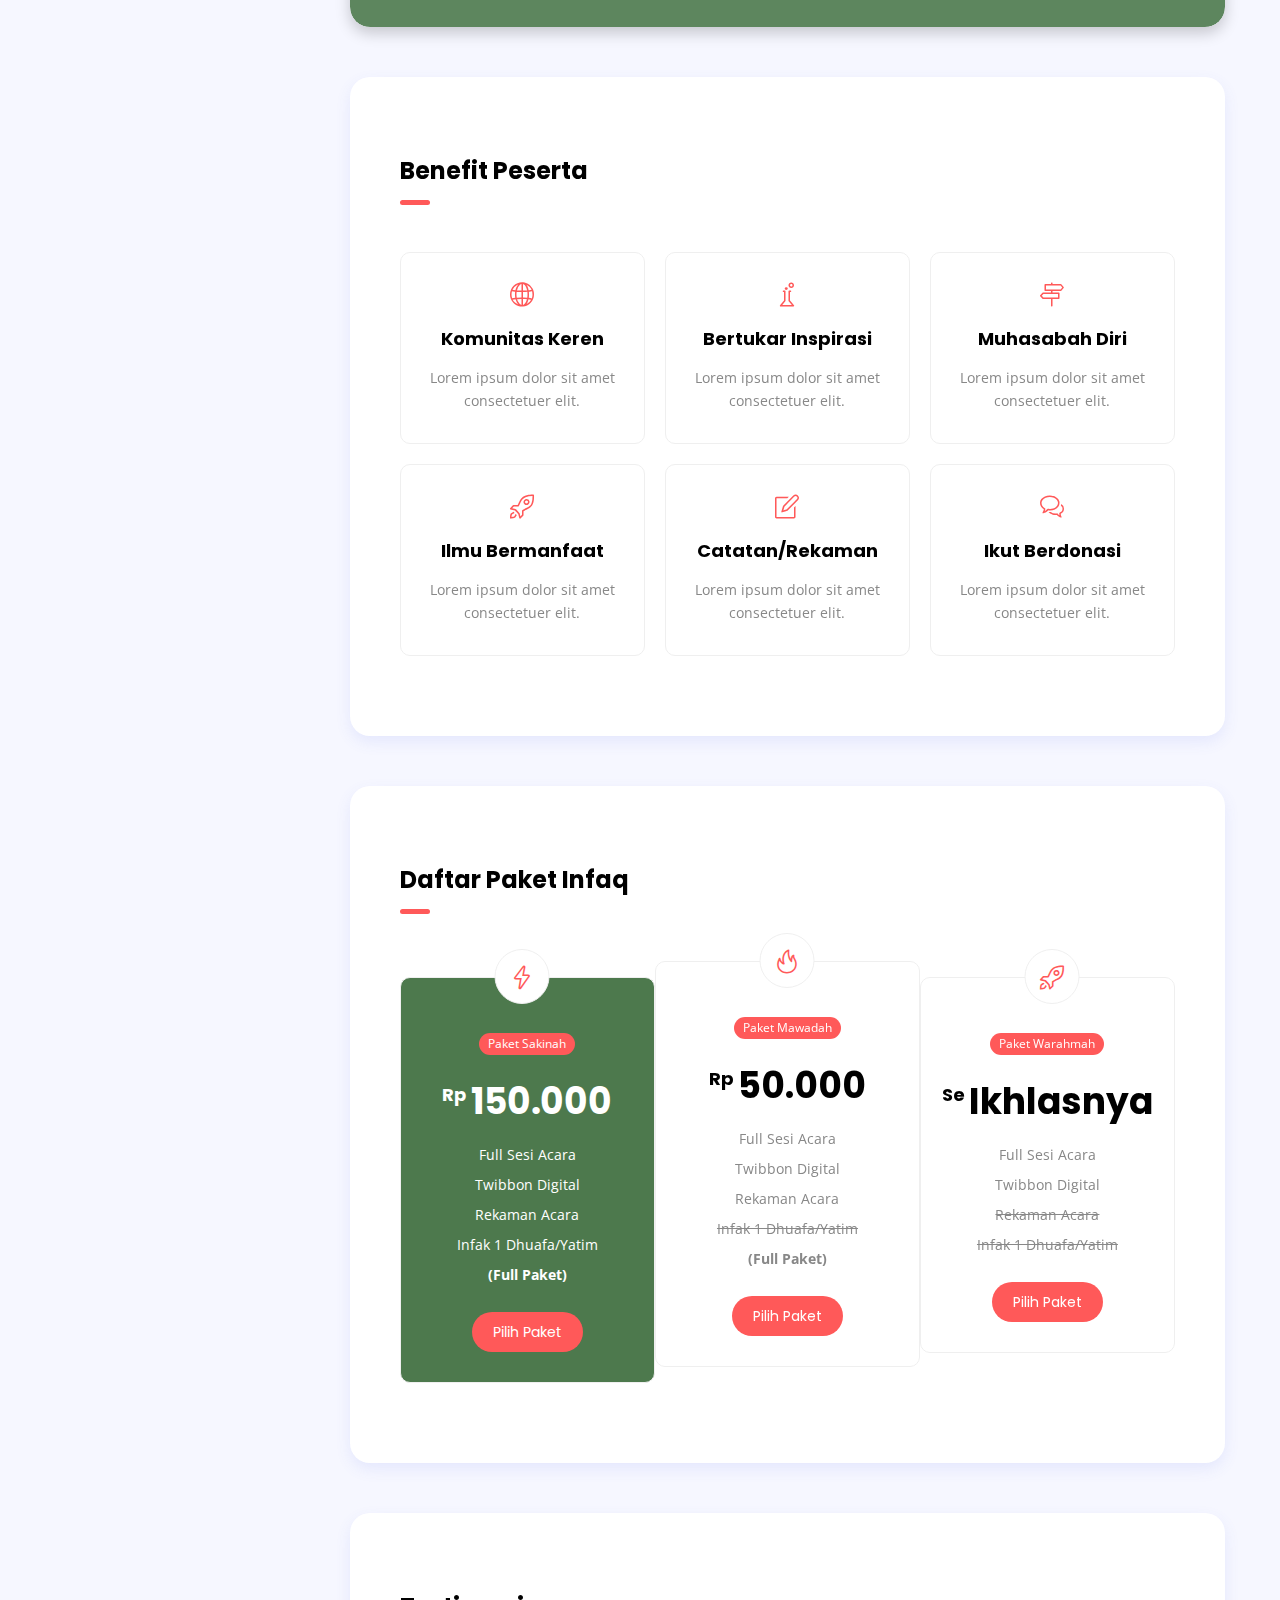
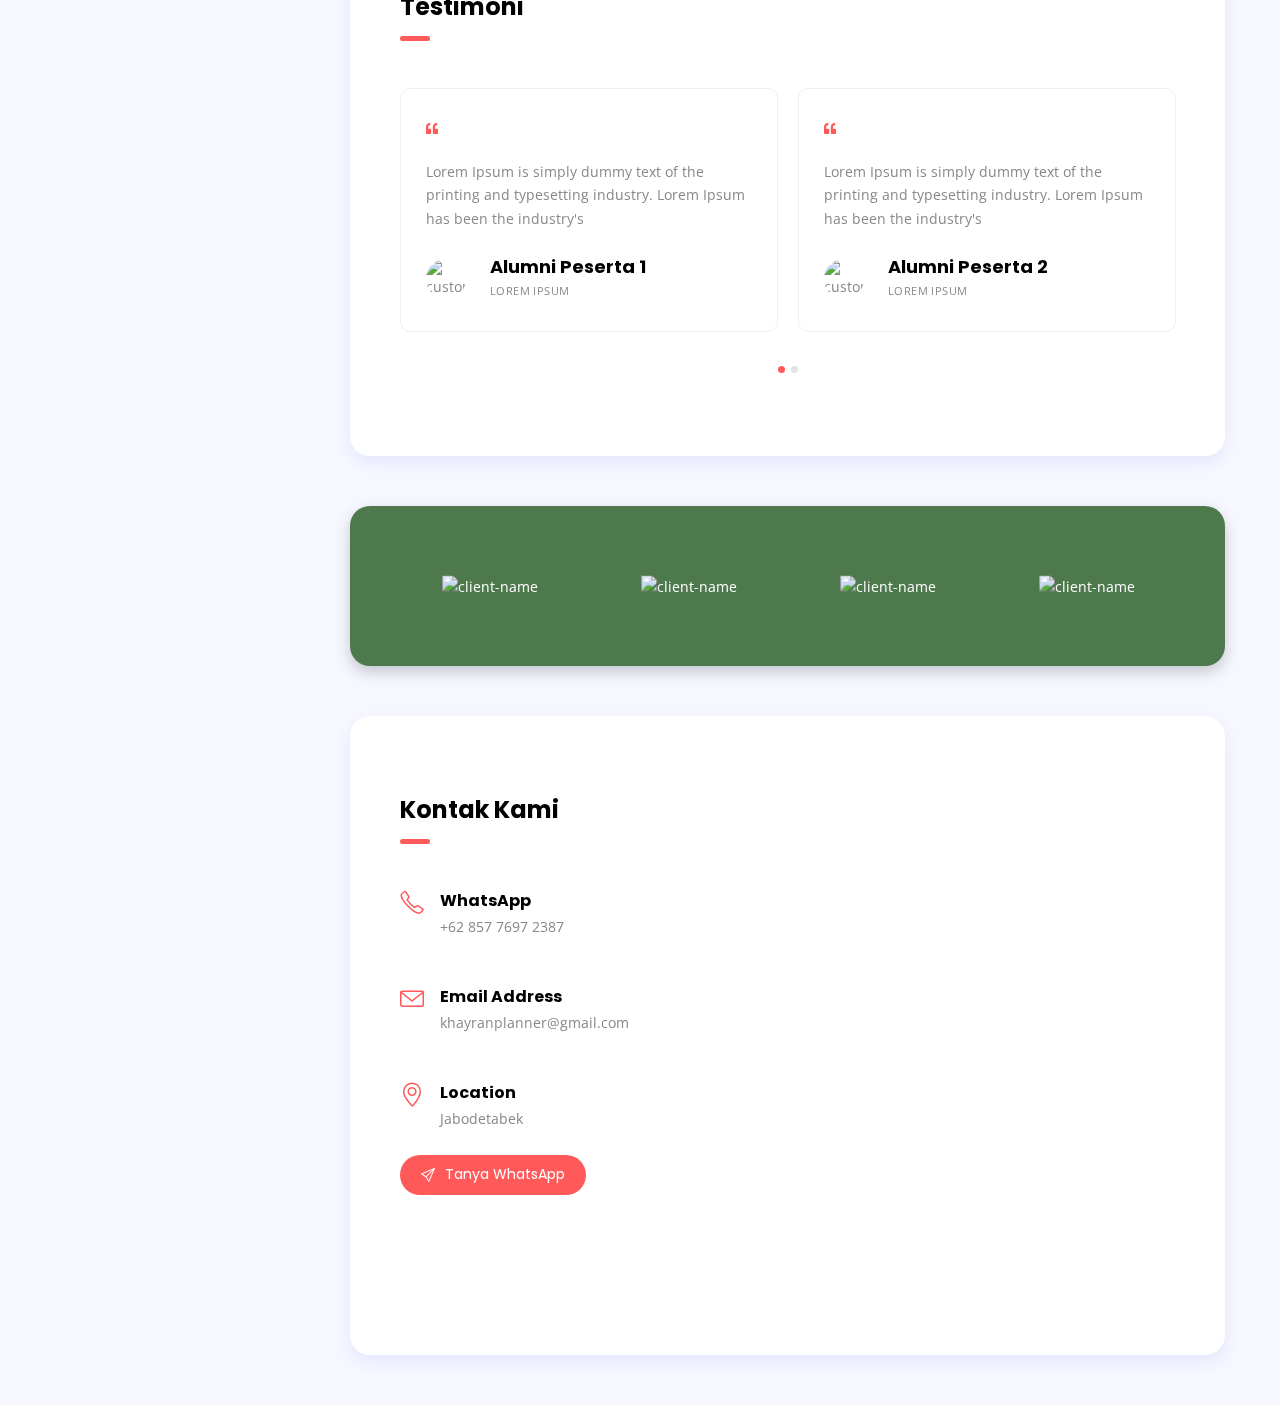
==== commit a4bdc305: "Update index.html" ====
--- a/index.html
+++ b/index.html
@@ -299,7 +299,7 @@
 						<span>8 April 2023</span>
 					</div>
 					<div class="body">
-						<h4 class="mt-0">Materi Keempat&nbsp;&nbsp;<a href="pages/saihul.html" class="btn btn-alt mt-2 mt-md-0 mt-xs-2"><i class="icon-user-follow"></i>Sahiul</a></h4>
+						<h4 class="mt-0">Materi Keempat&nbsp;&nbsp;<a href="pages/saihul.html" class="btn btn-alt mt-2 mt-md-0 mt-xs-2"><i class="icon-user-follow"></i>Muhammad Farid</a></h4>
 					</div>
 				</div>
 
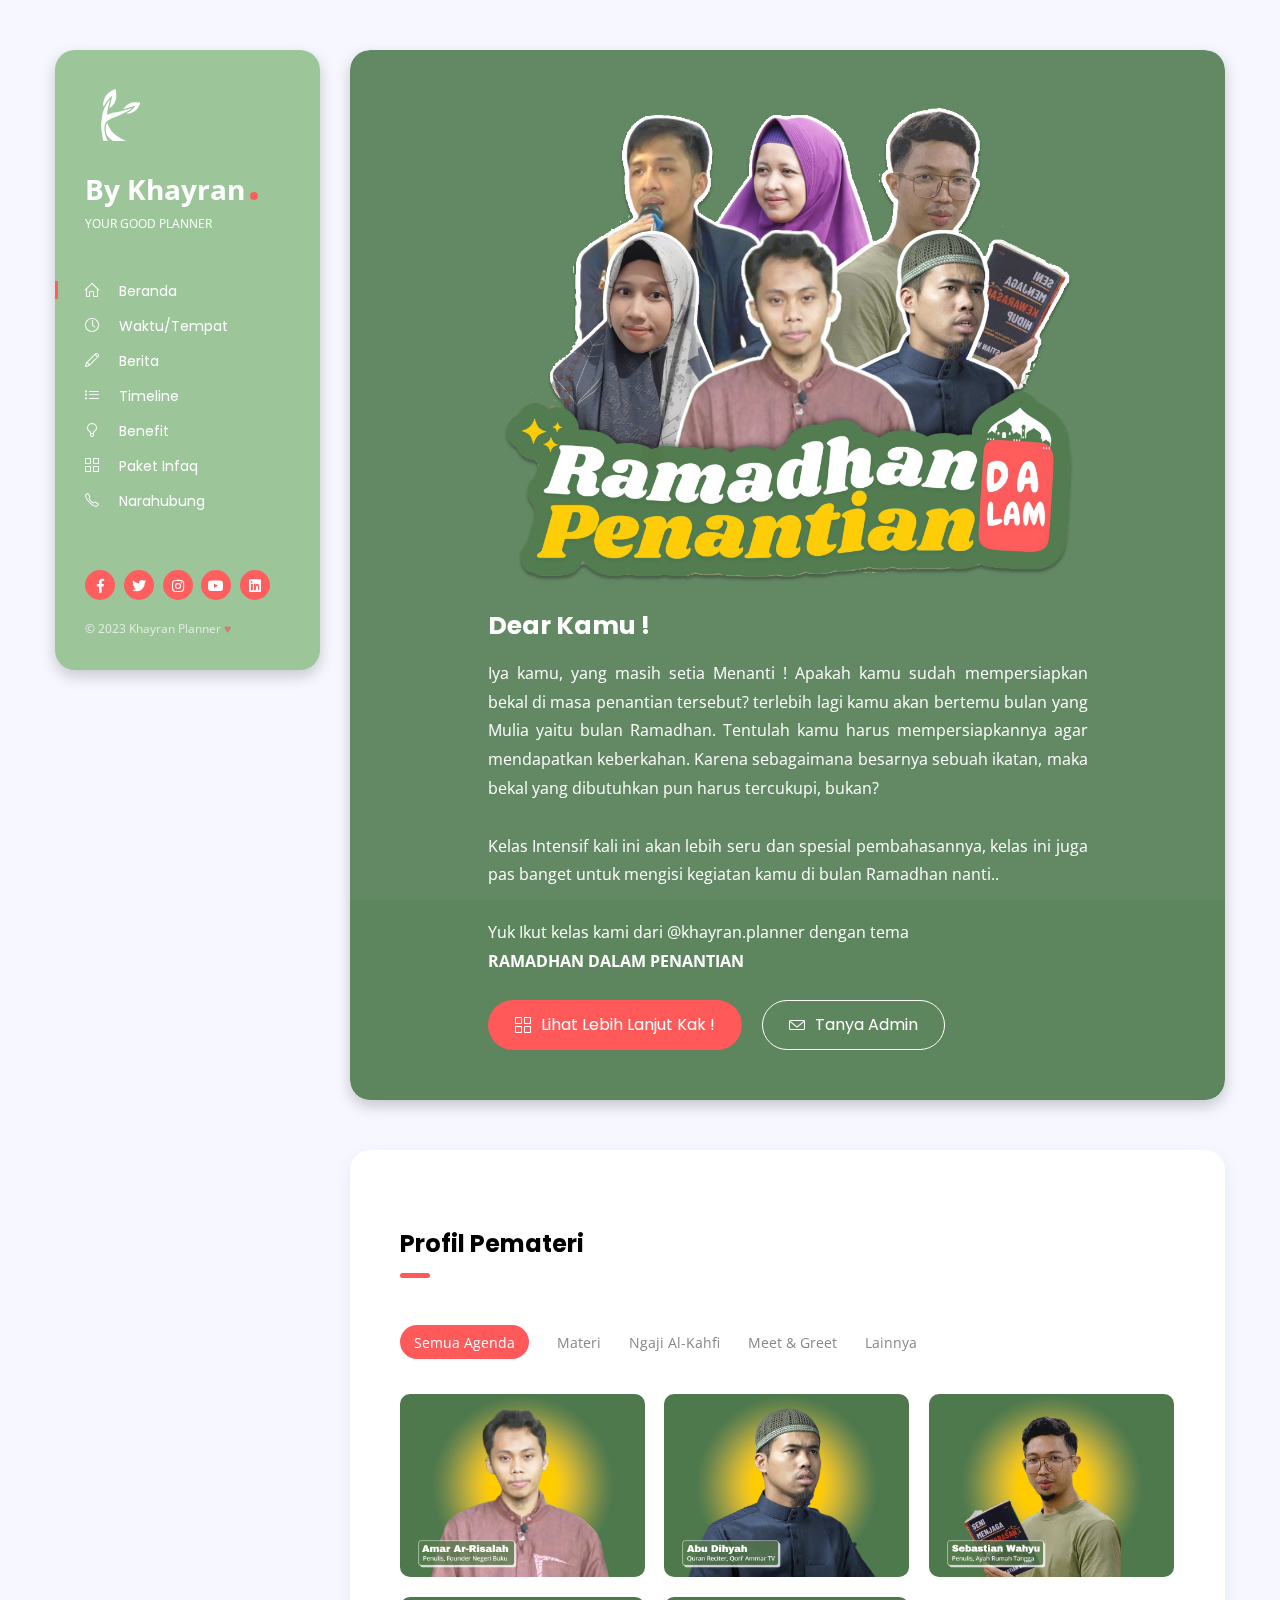
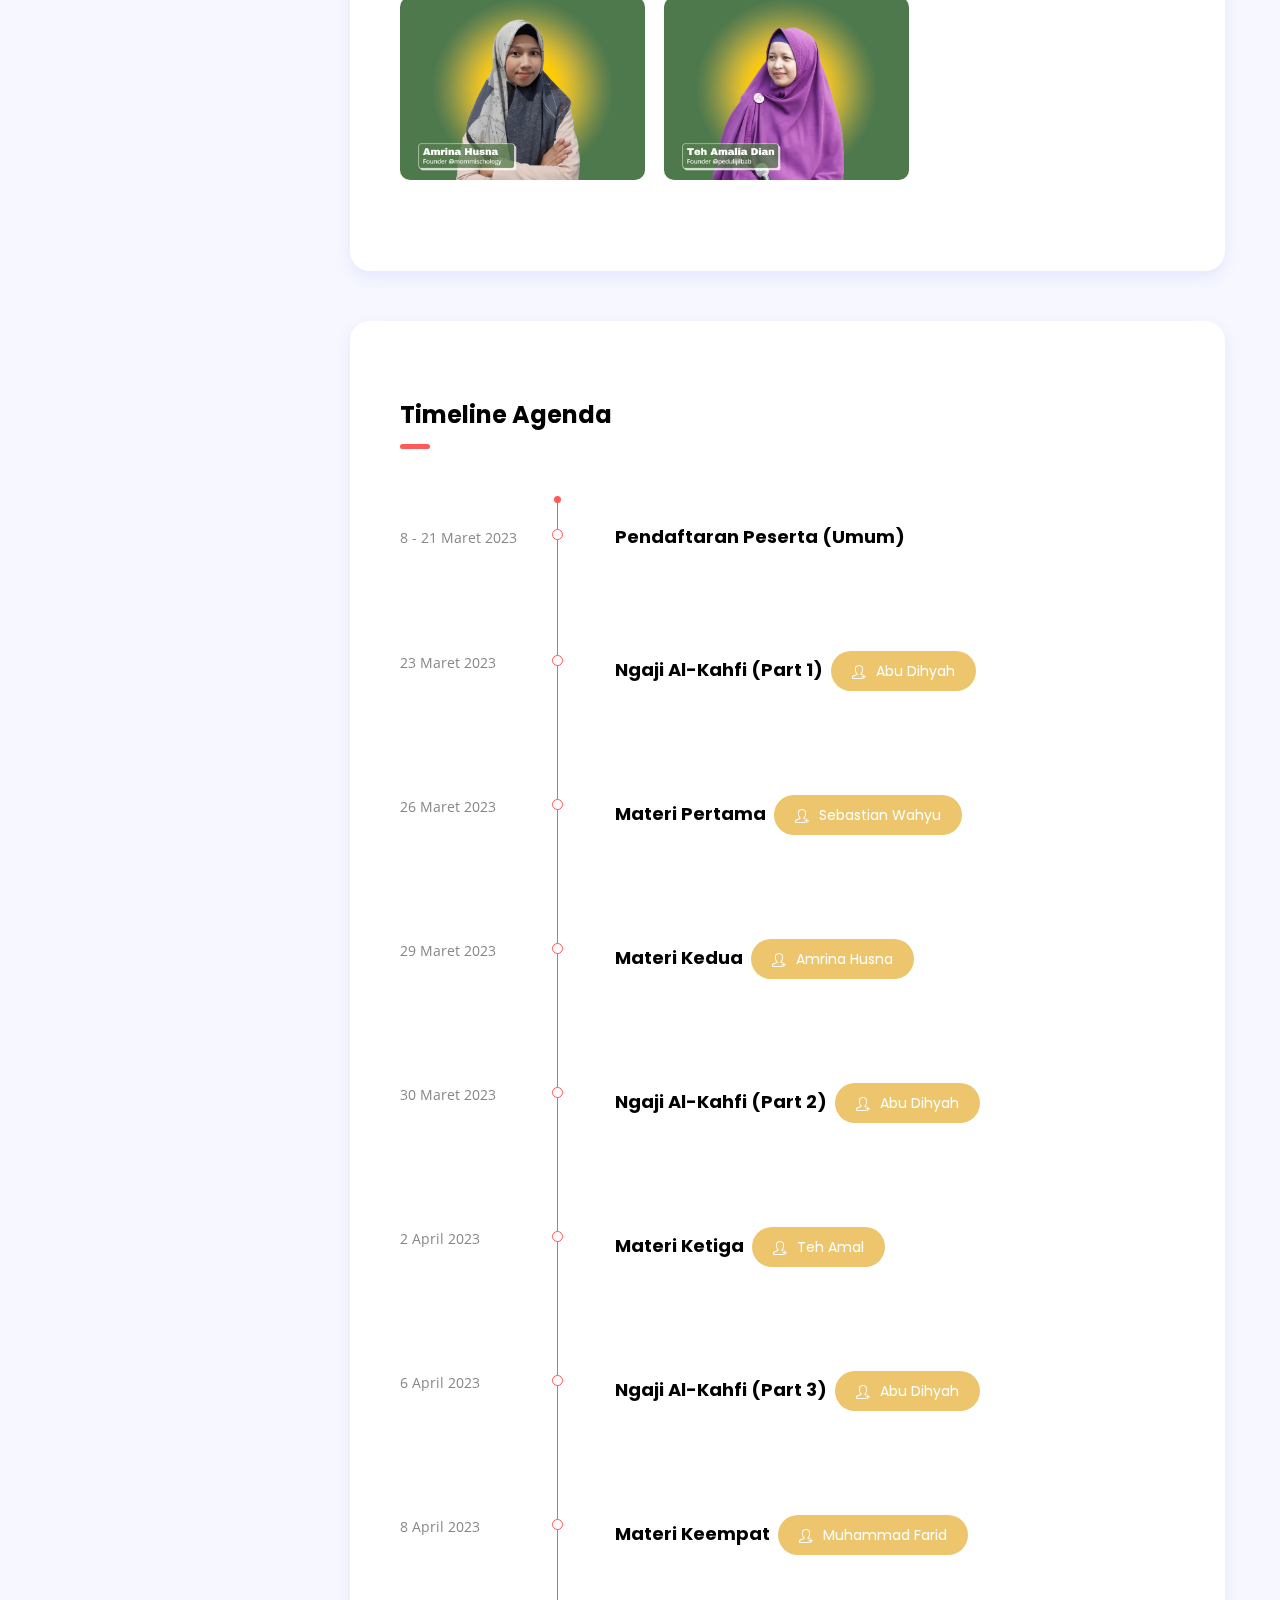
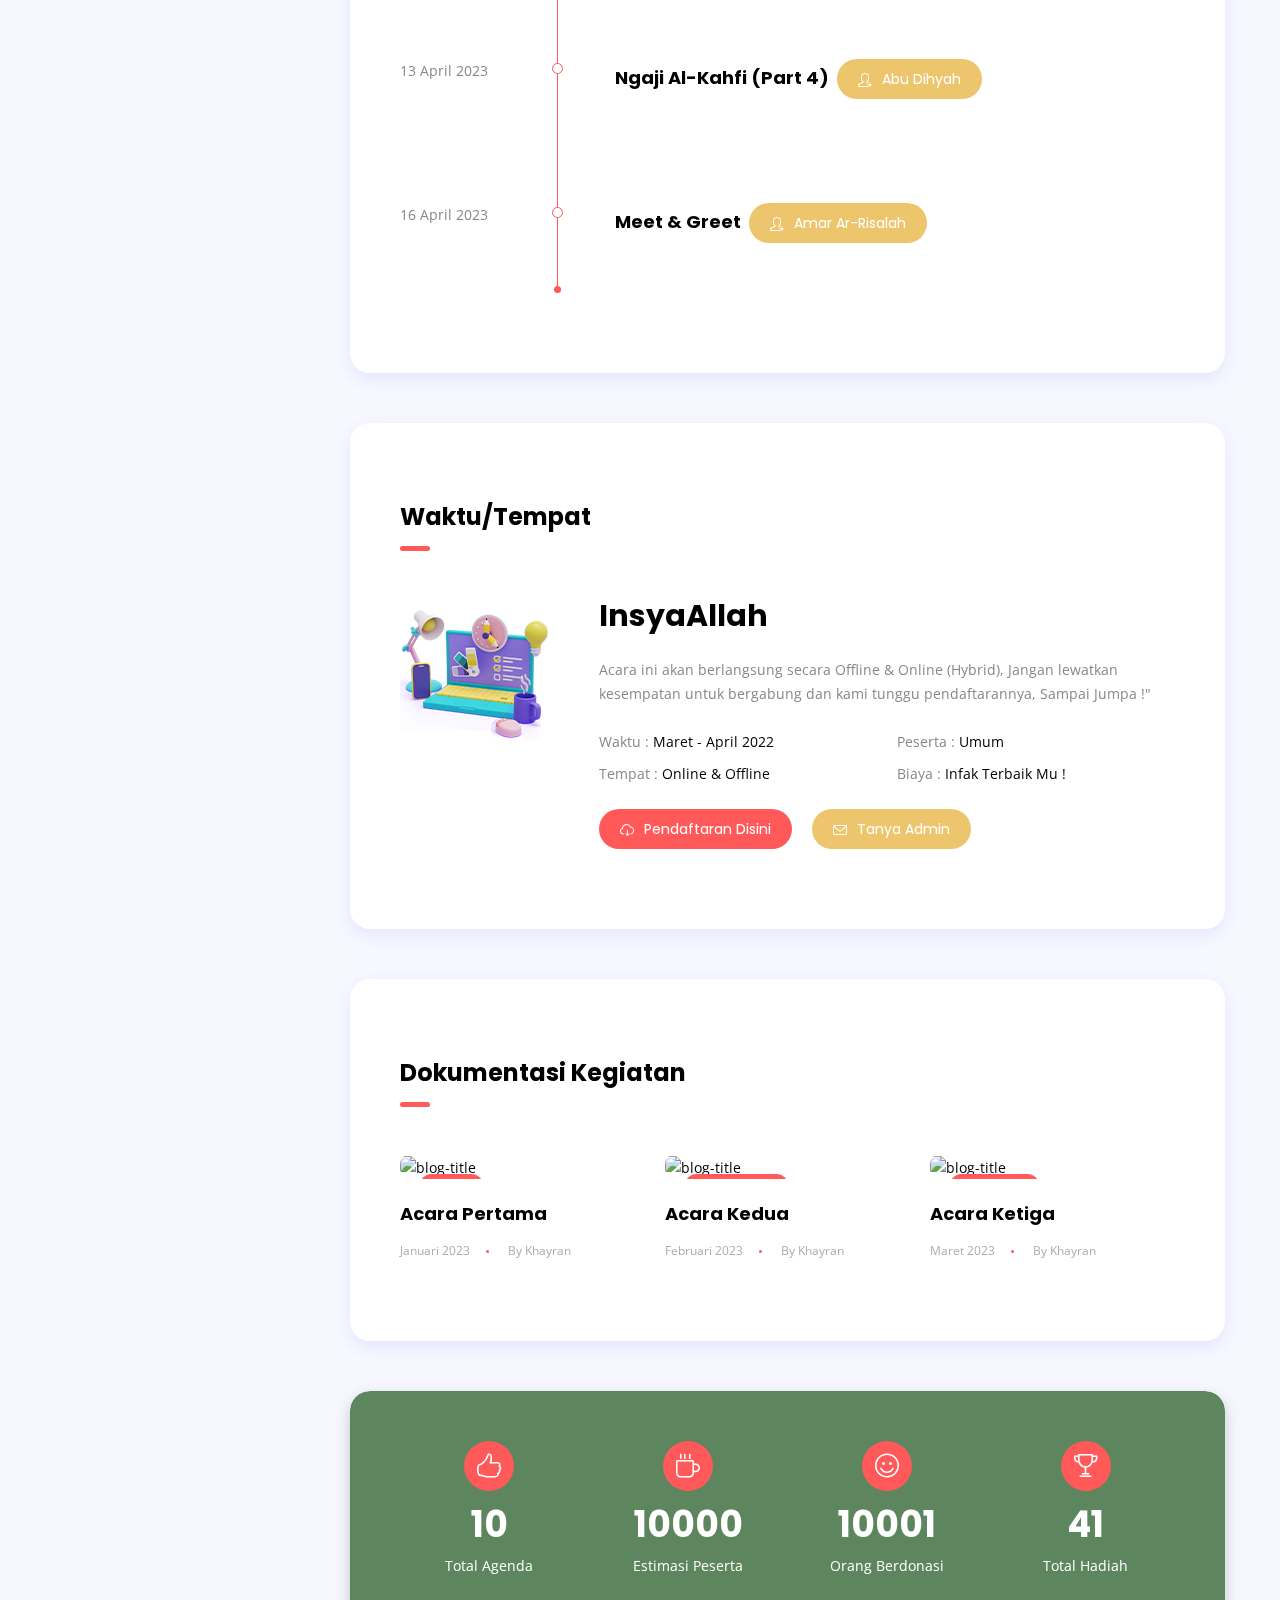
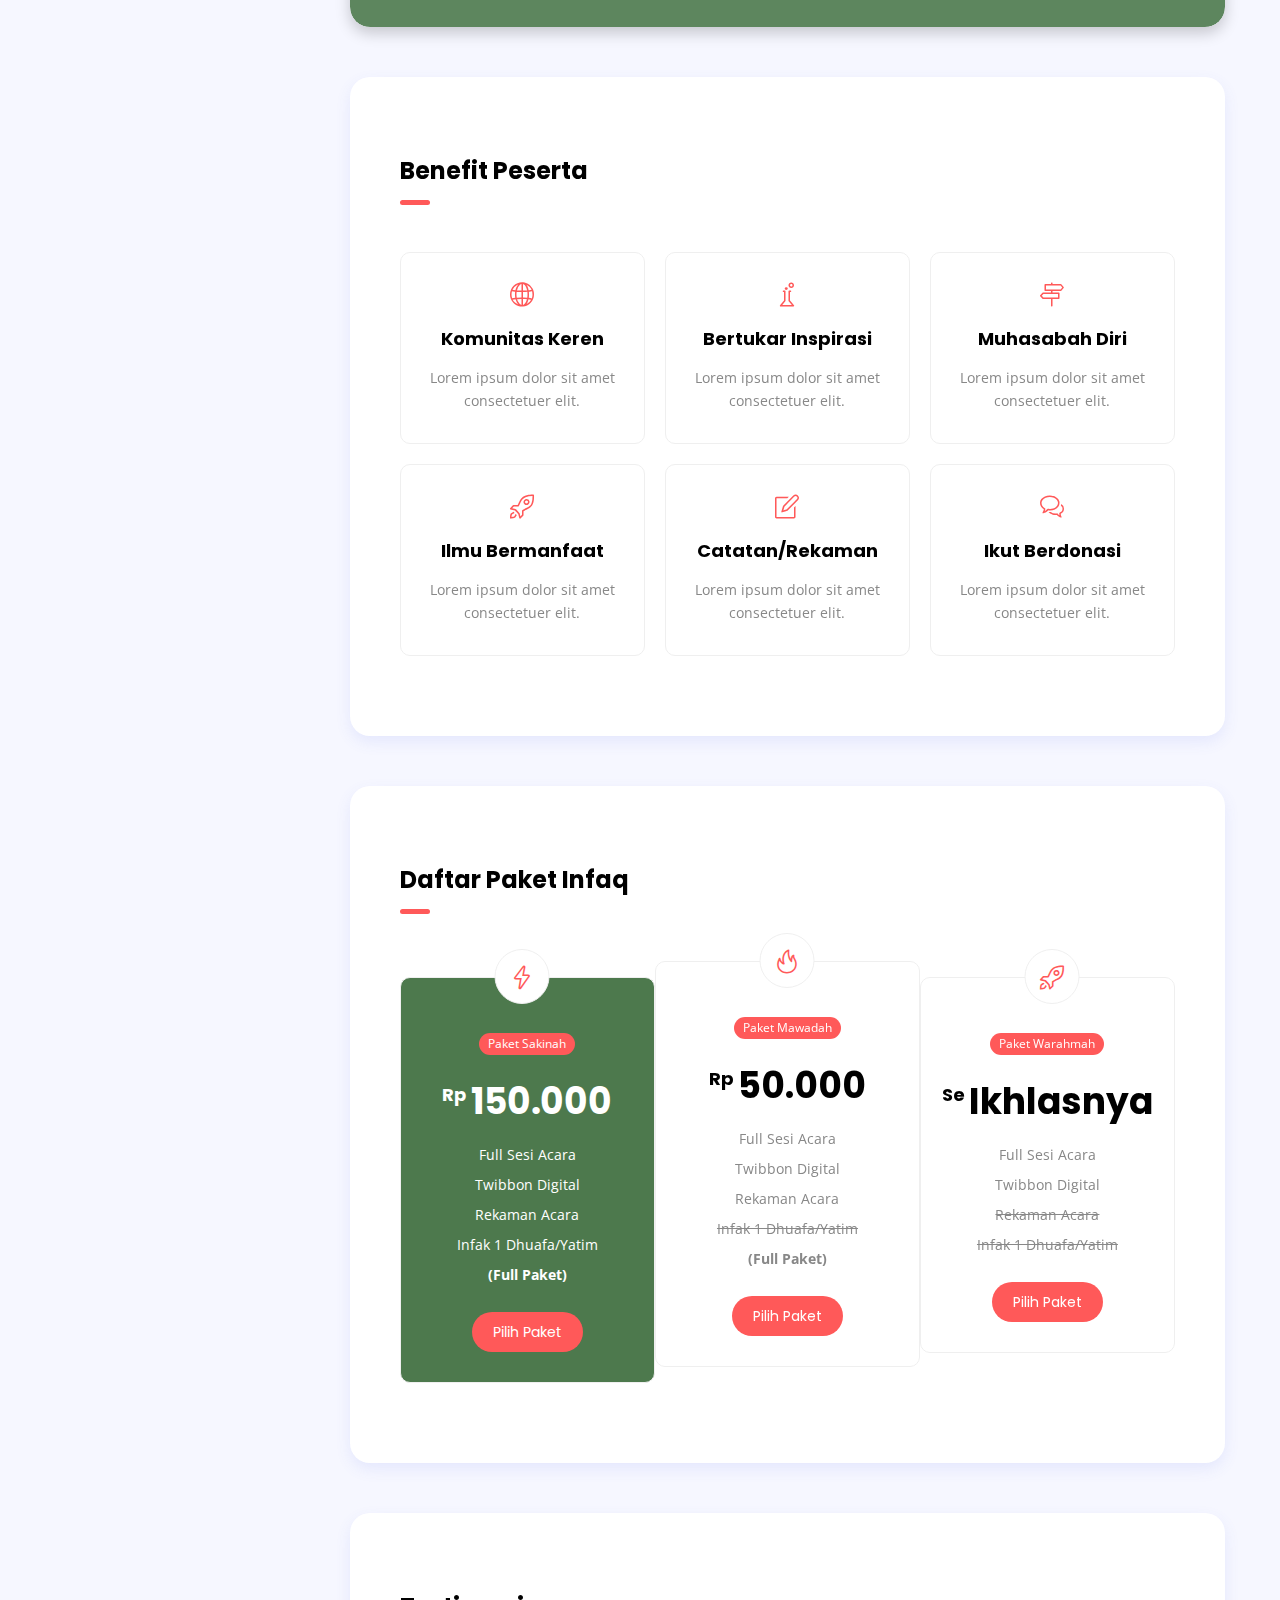
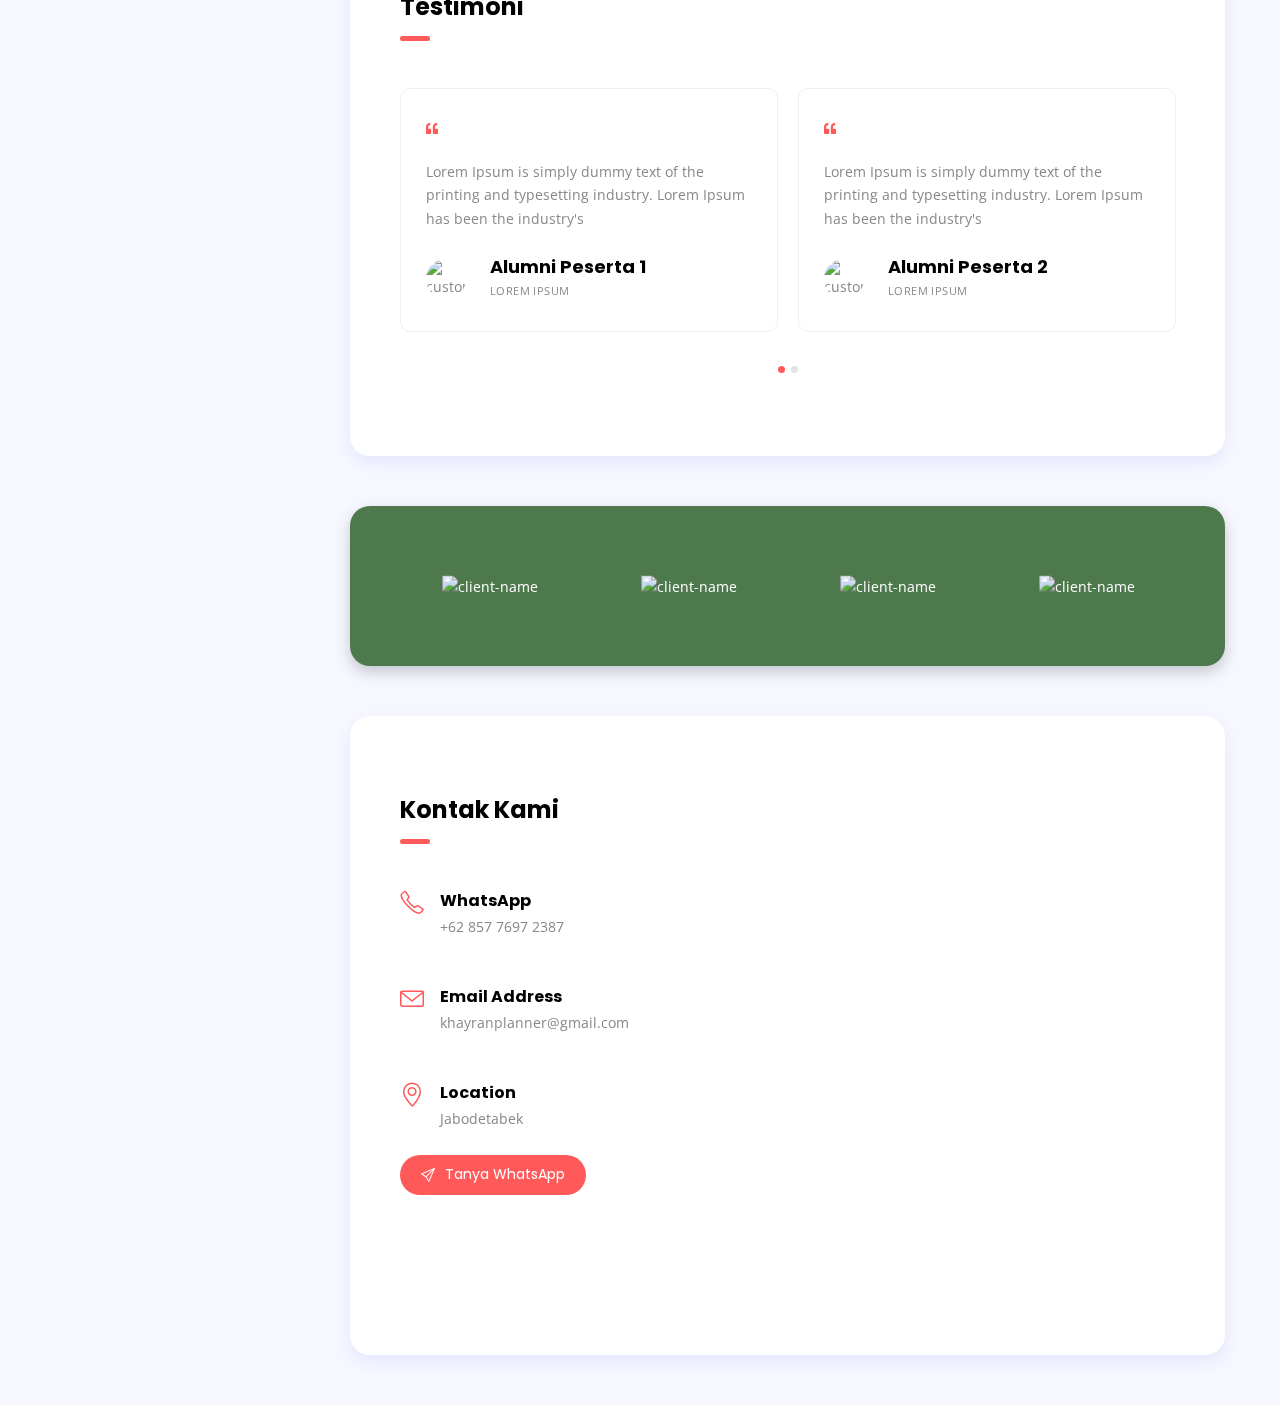
==== commit f15ad924: "Update index.html" ====
--- a/index.html
+++ b/index.html
@@ -299,7 +299,7 @@
 						<span>8 April 2023</span>
 					</div>
 					<div class="body">
-						<h4 class="mt-0">Materi Keempat&nbsp;&nbsp;<a href="pages/saihul.html" class="btn btn-alt mt-2 mt-md-0 mt-xs-2"><i class="icon-user-follow"></i>Muhammad Farid</a></h4>
+						<h4 class="mt-0">Materi Keempat&nbsp;&nbsp;<a href="pages/farid.html" class="btn btn-alt mt-2 mt-md-0 mt-xs-2"><i class="icon-user-follow"></i>Muhammad Farid</a></h4>
 					</div>
 				</div>
 
